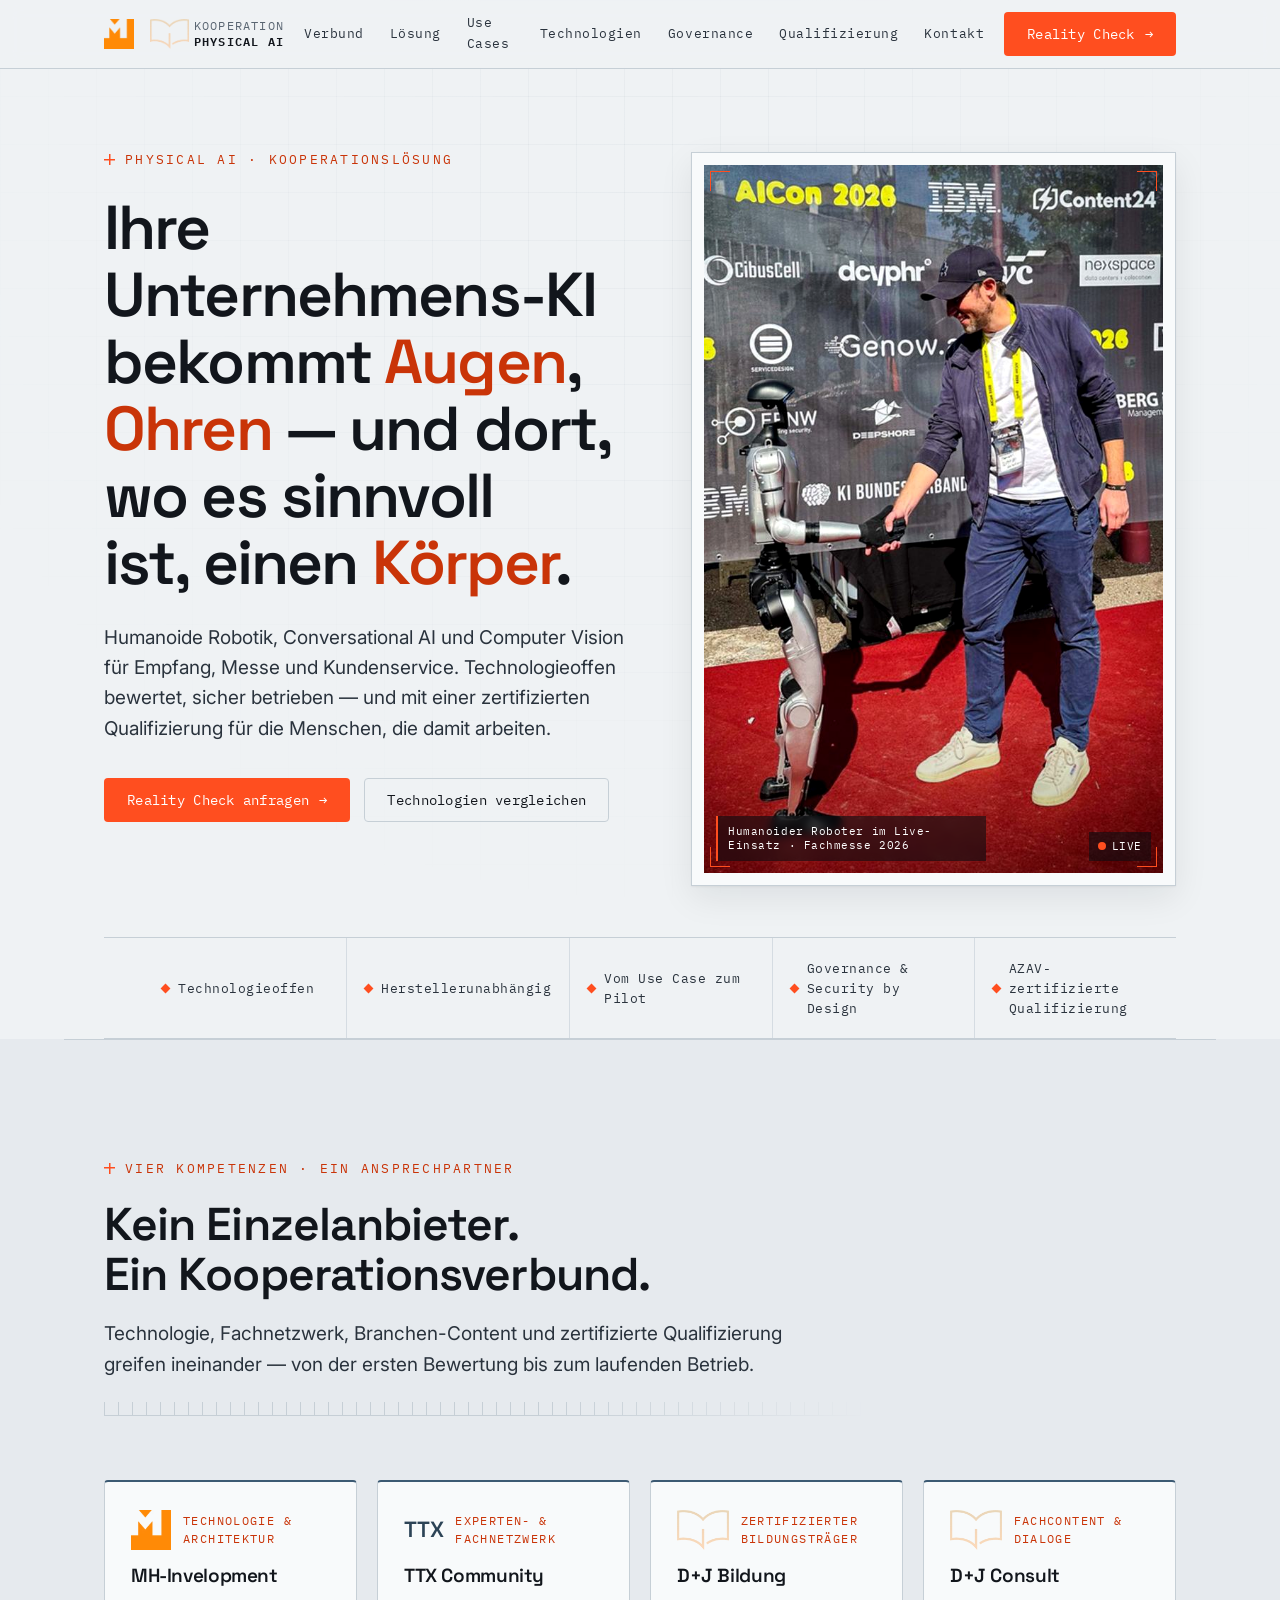
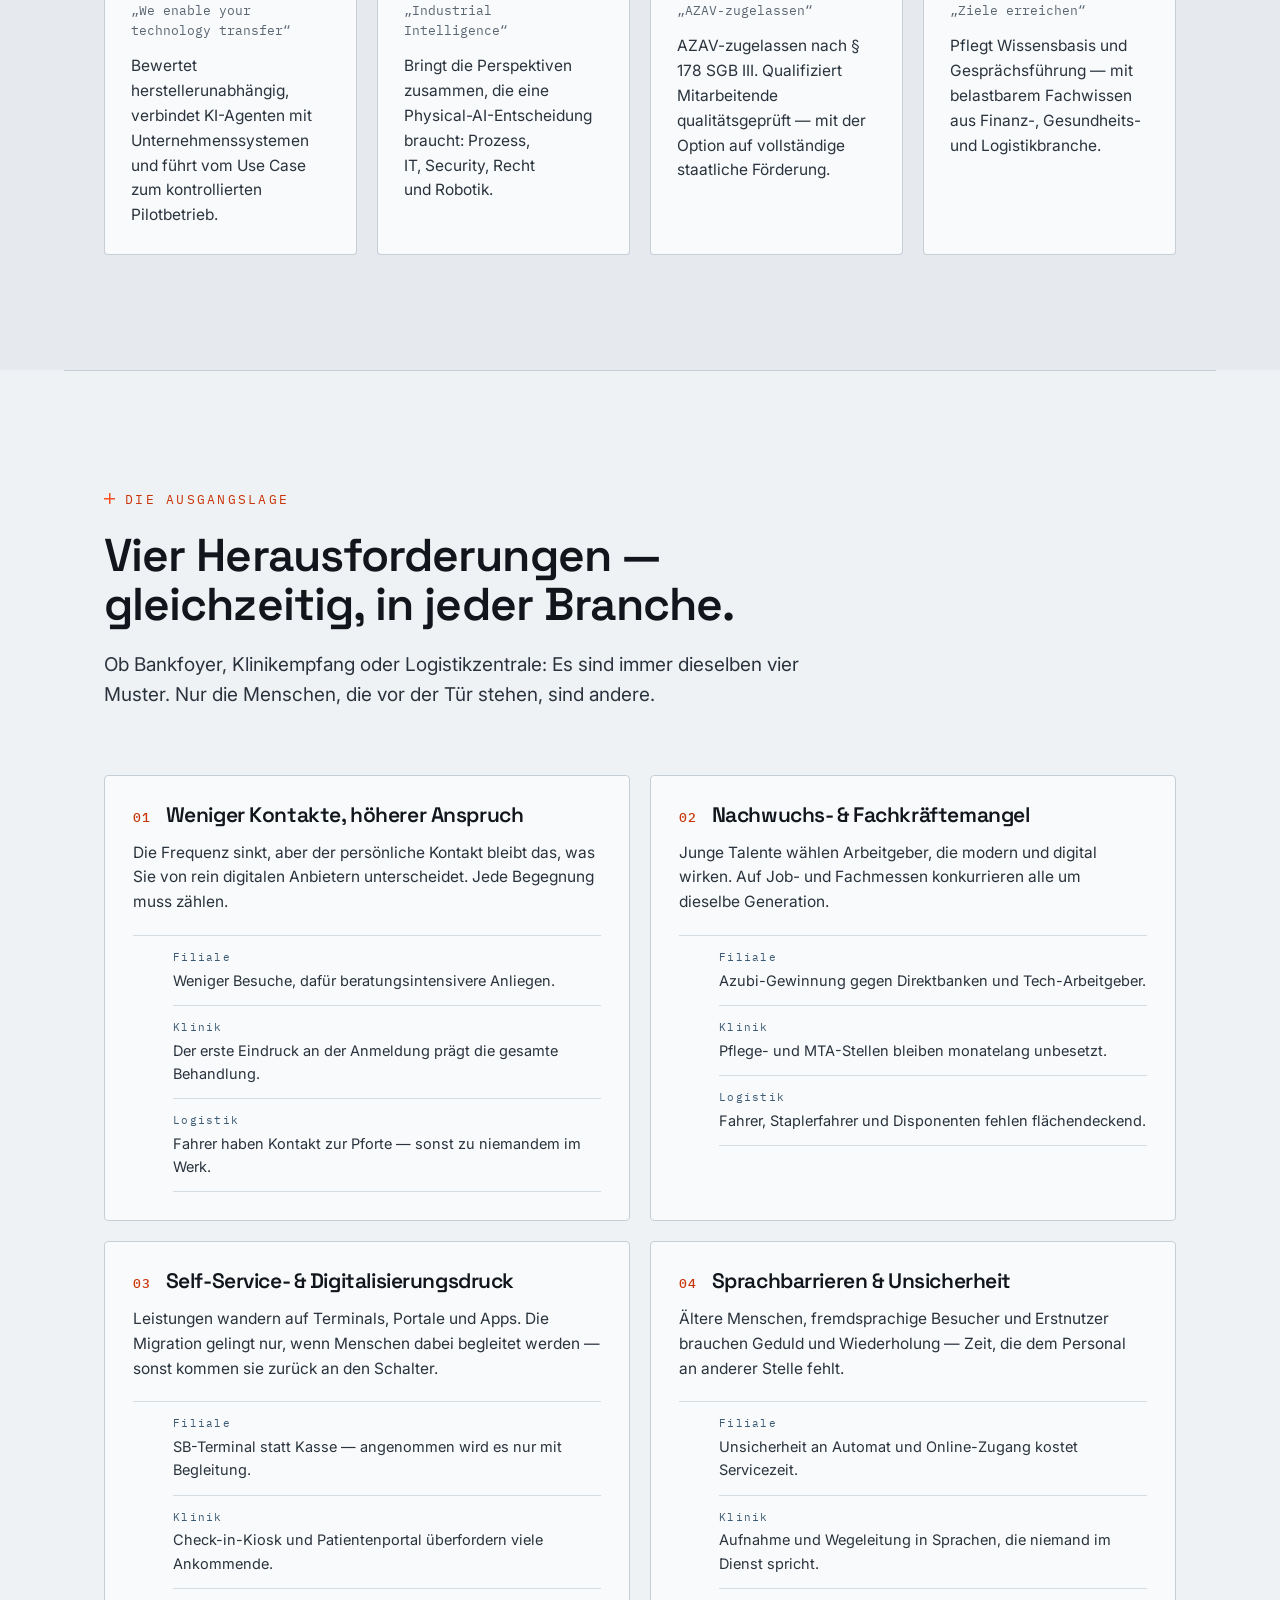
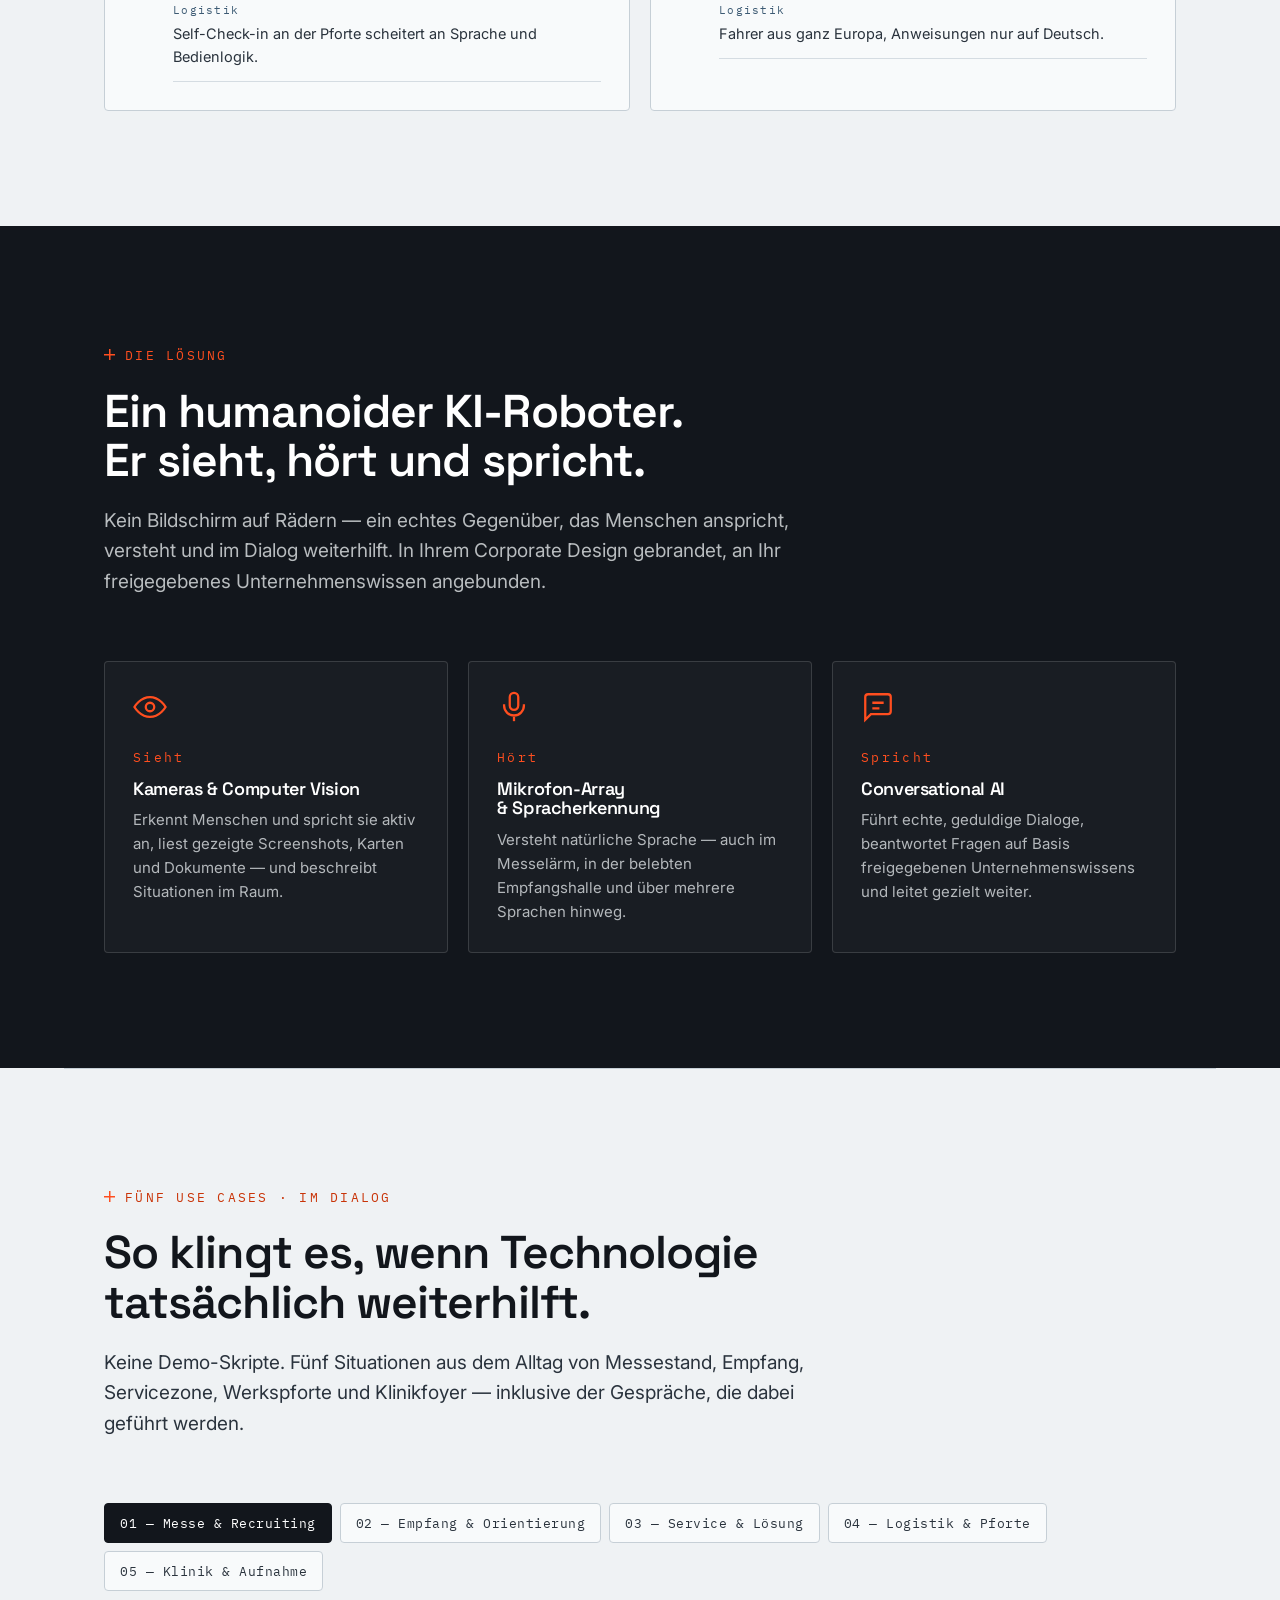
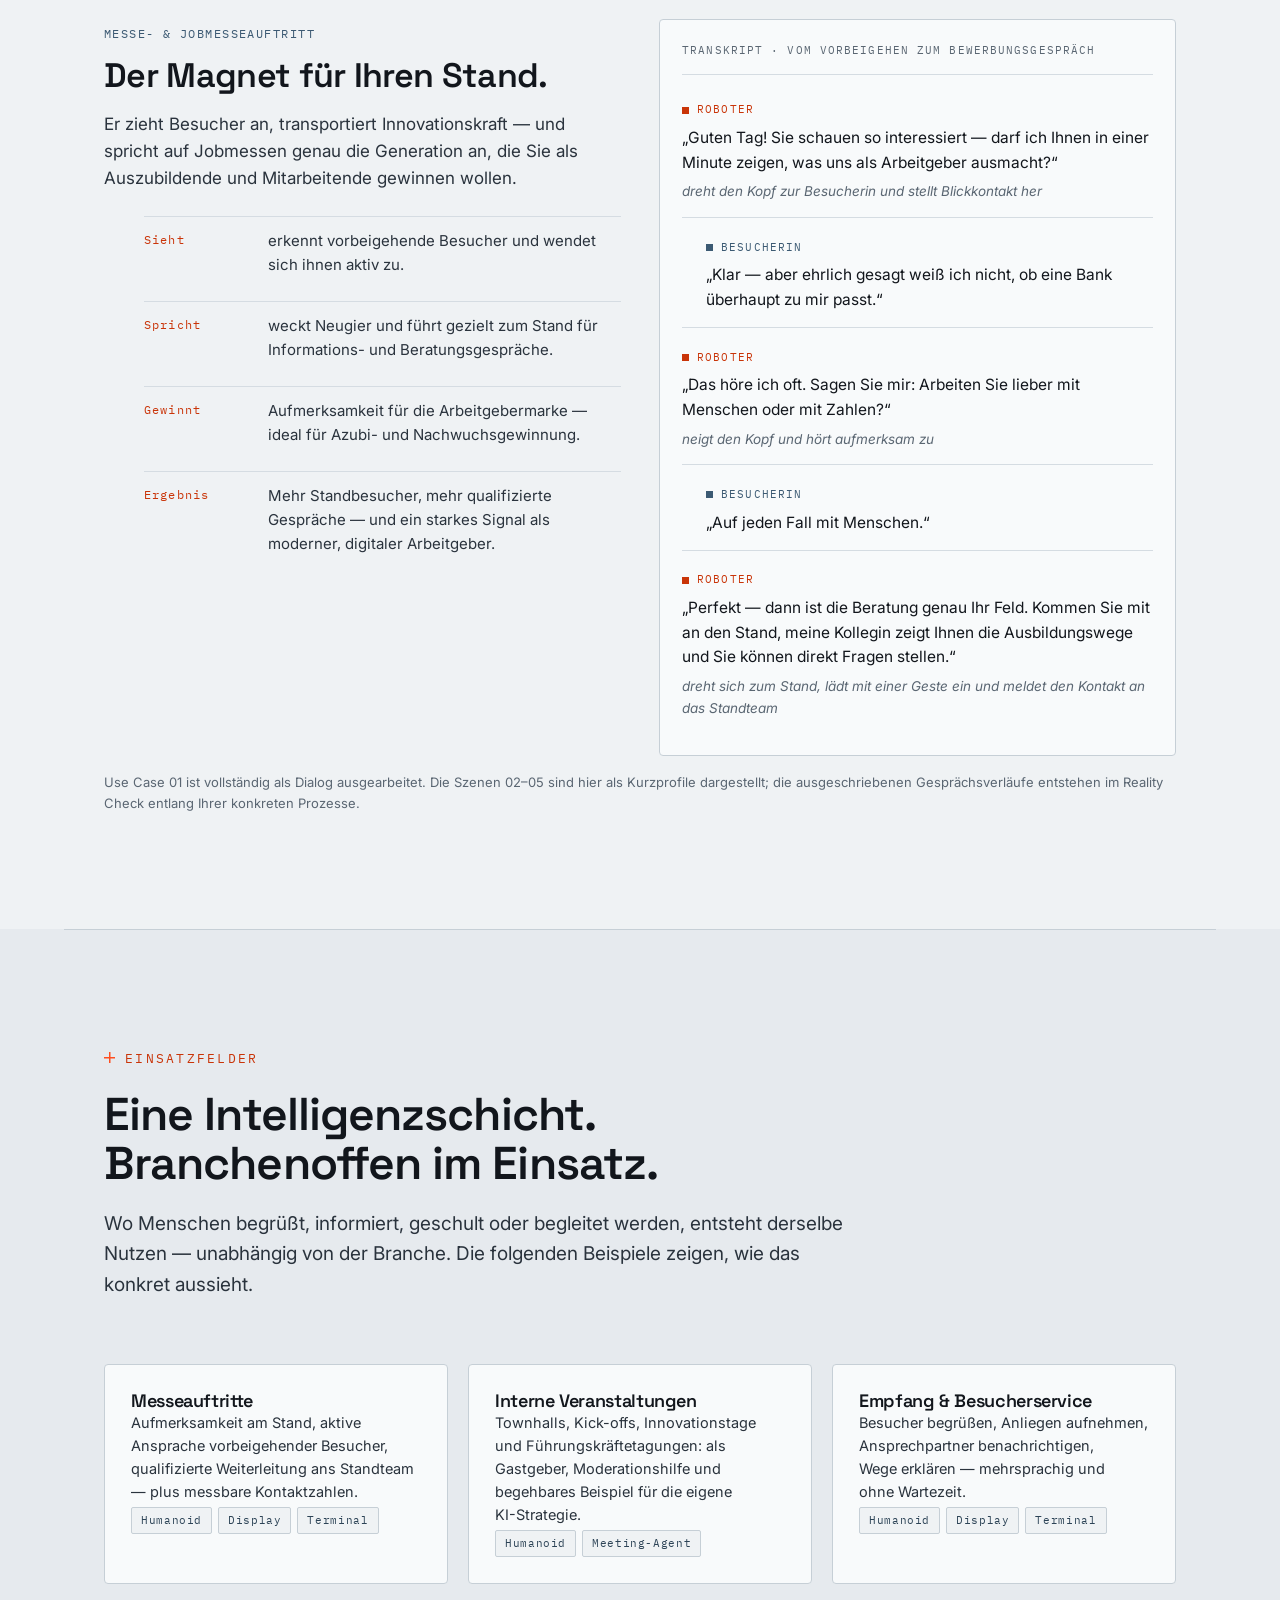
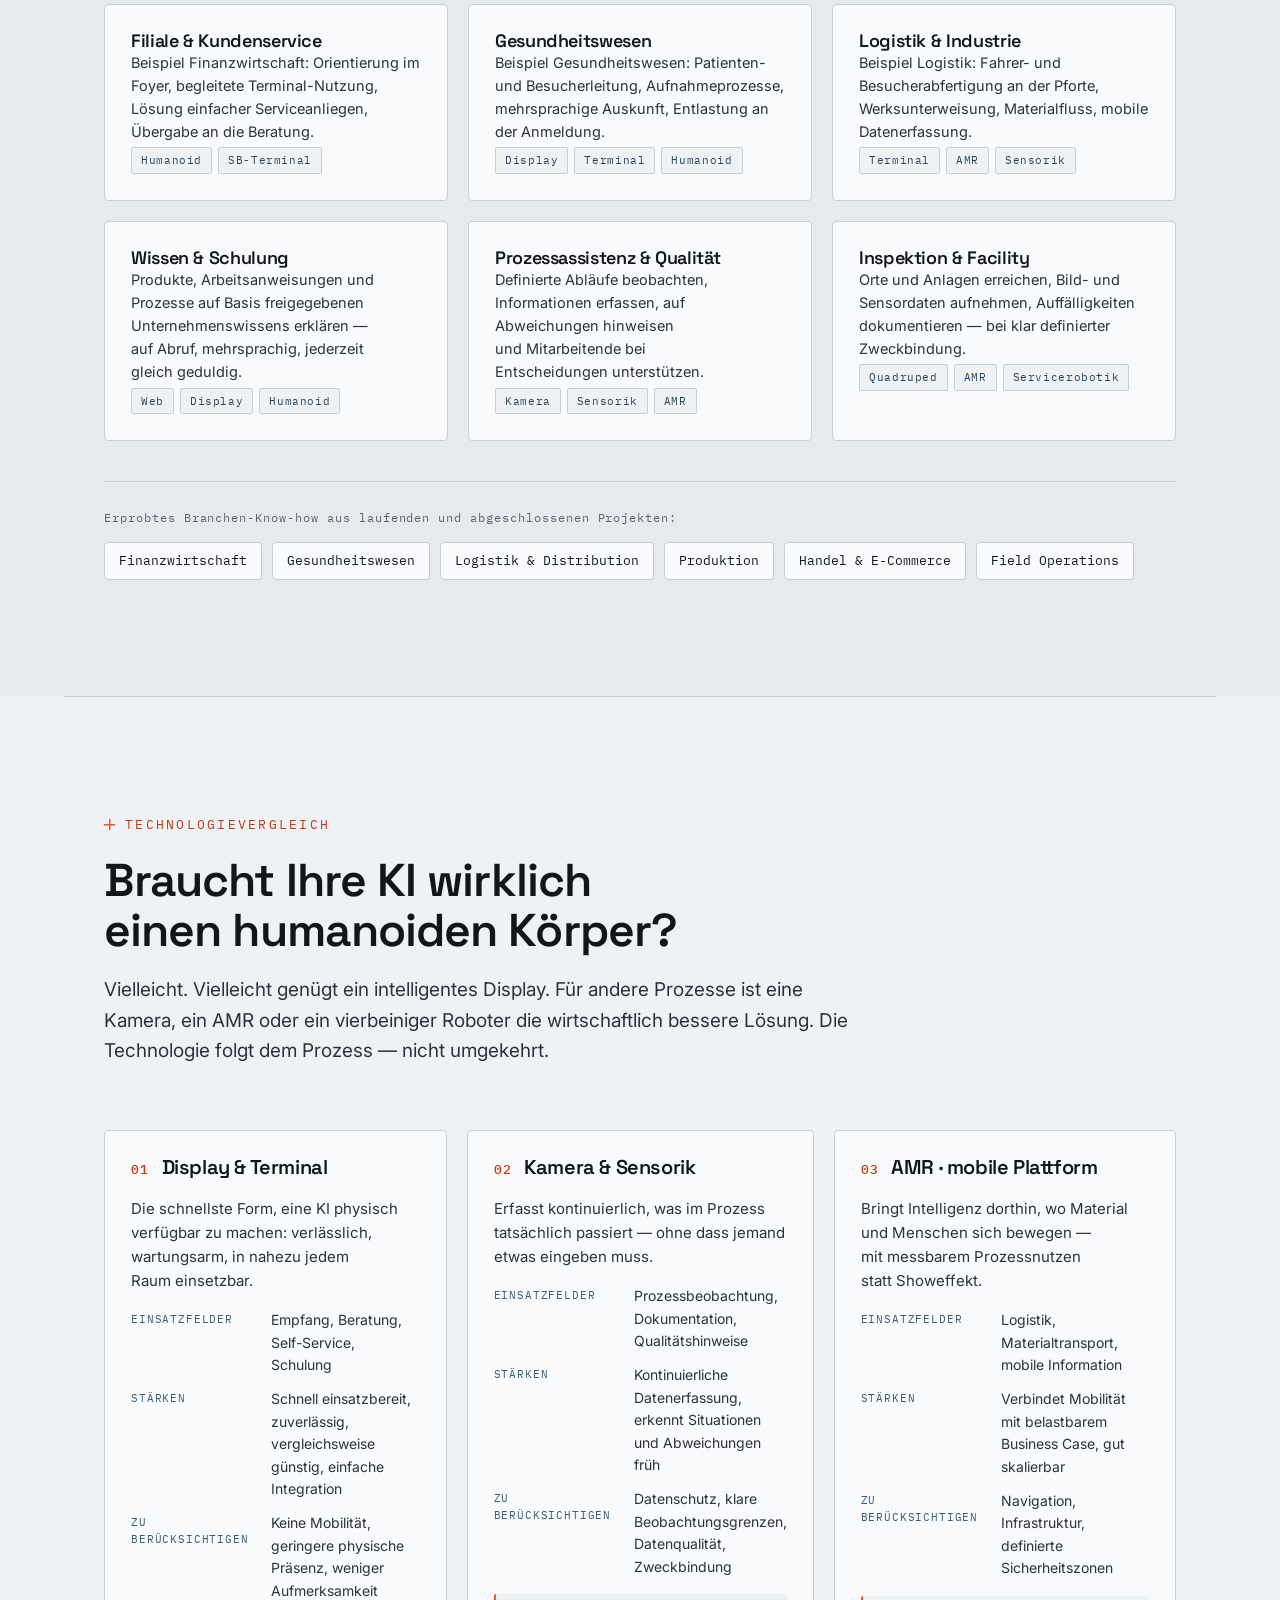
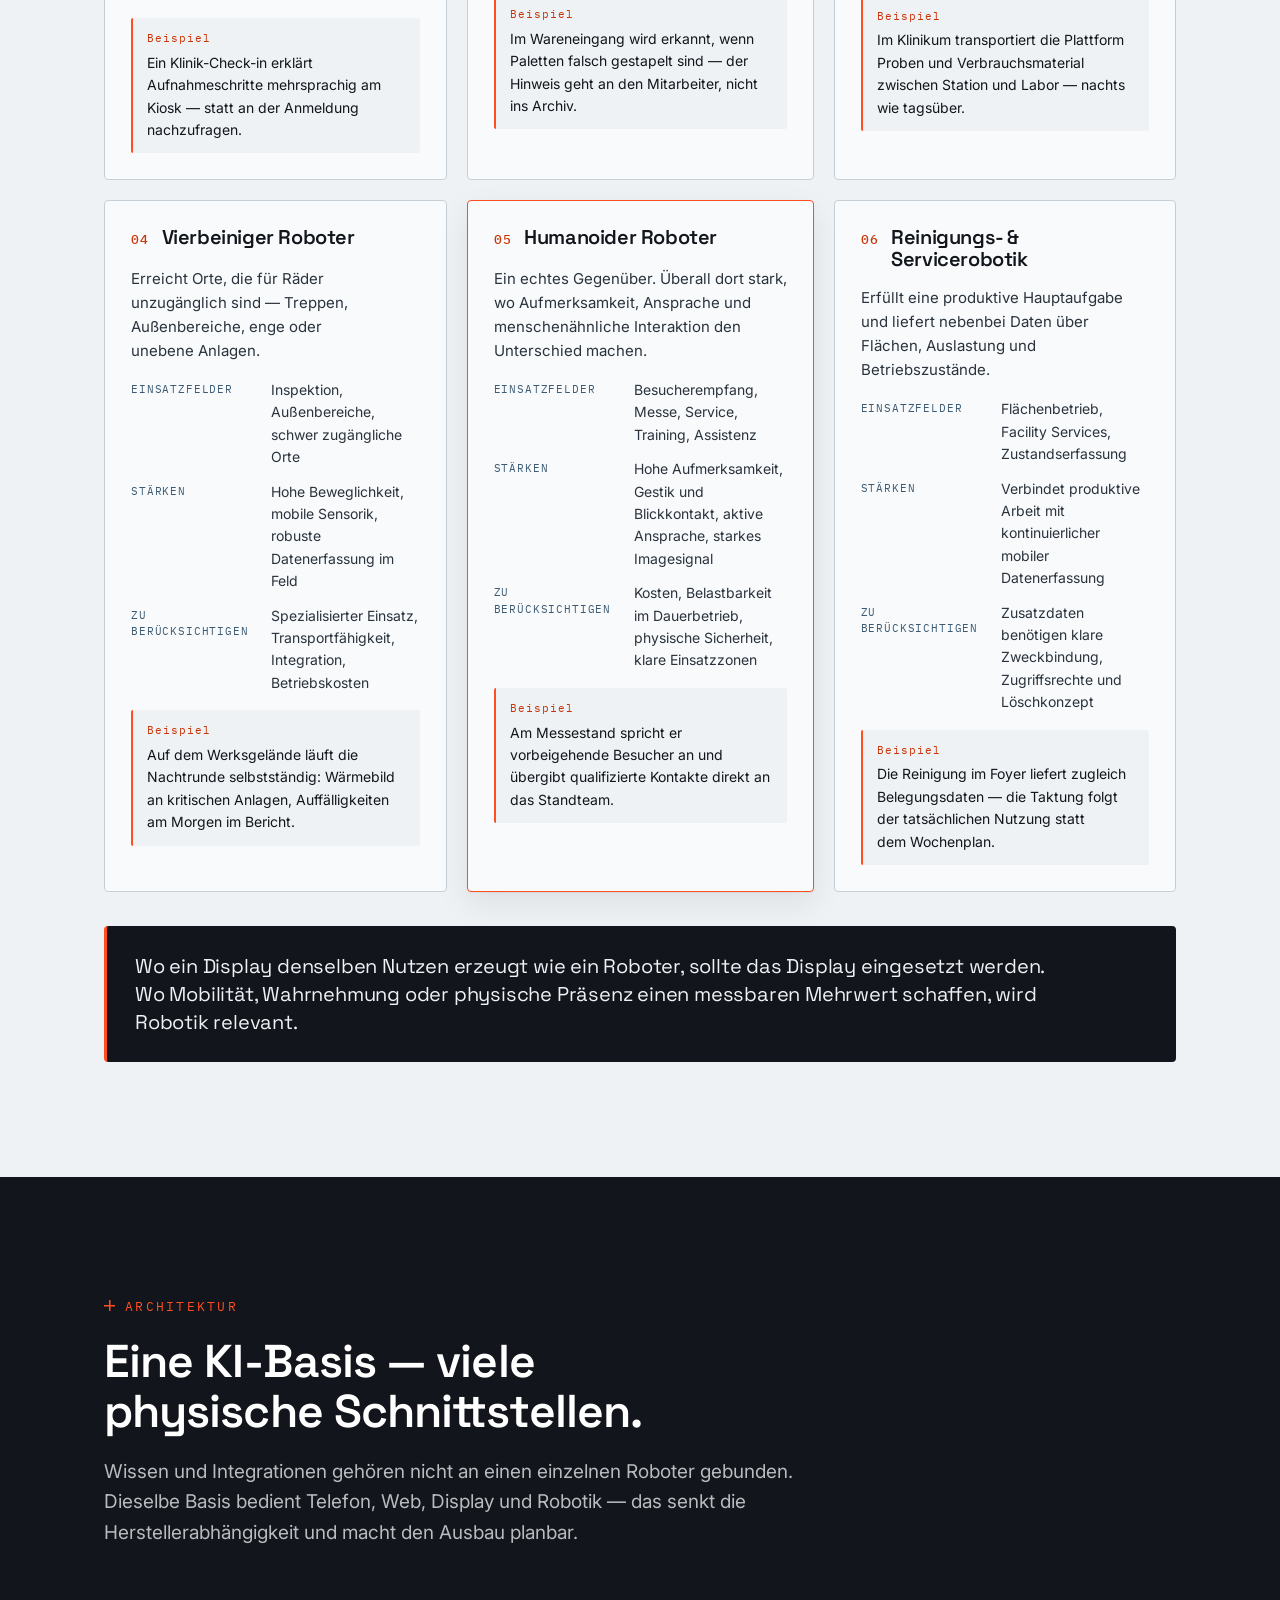
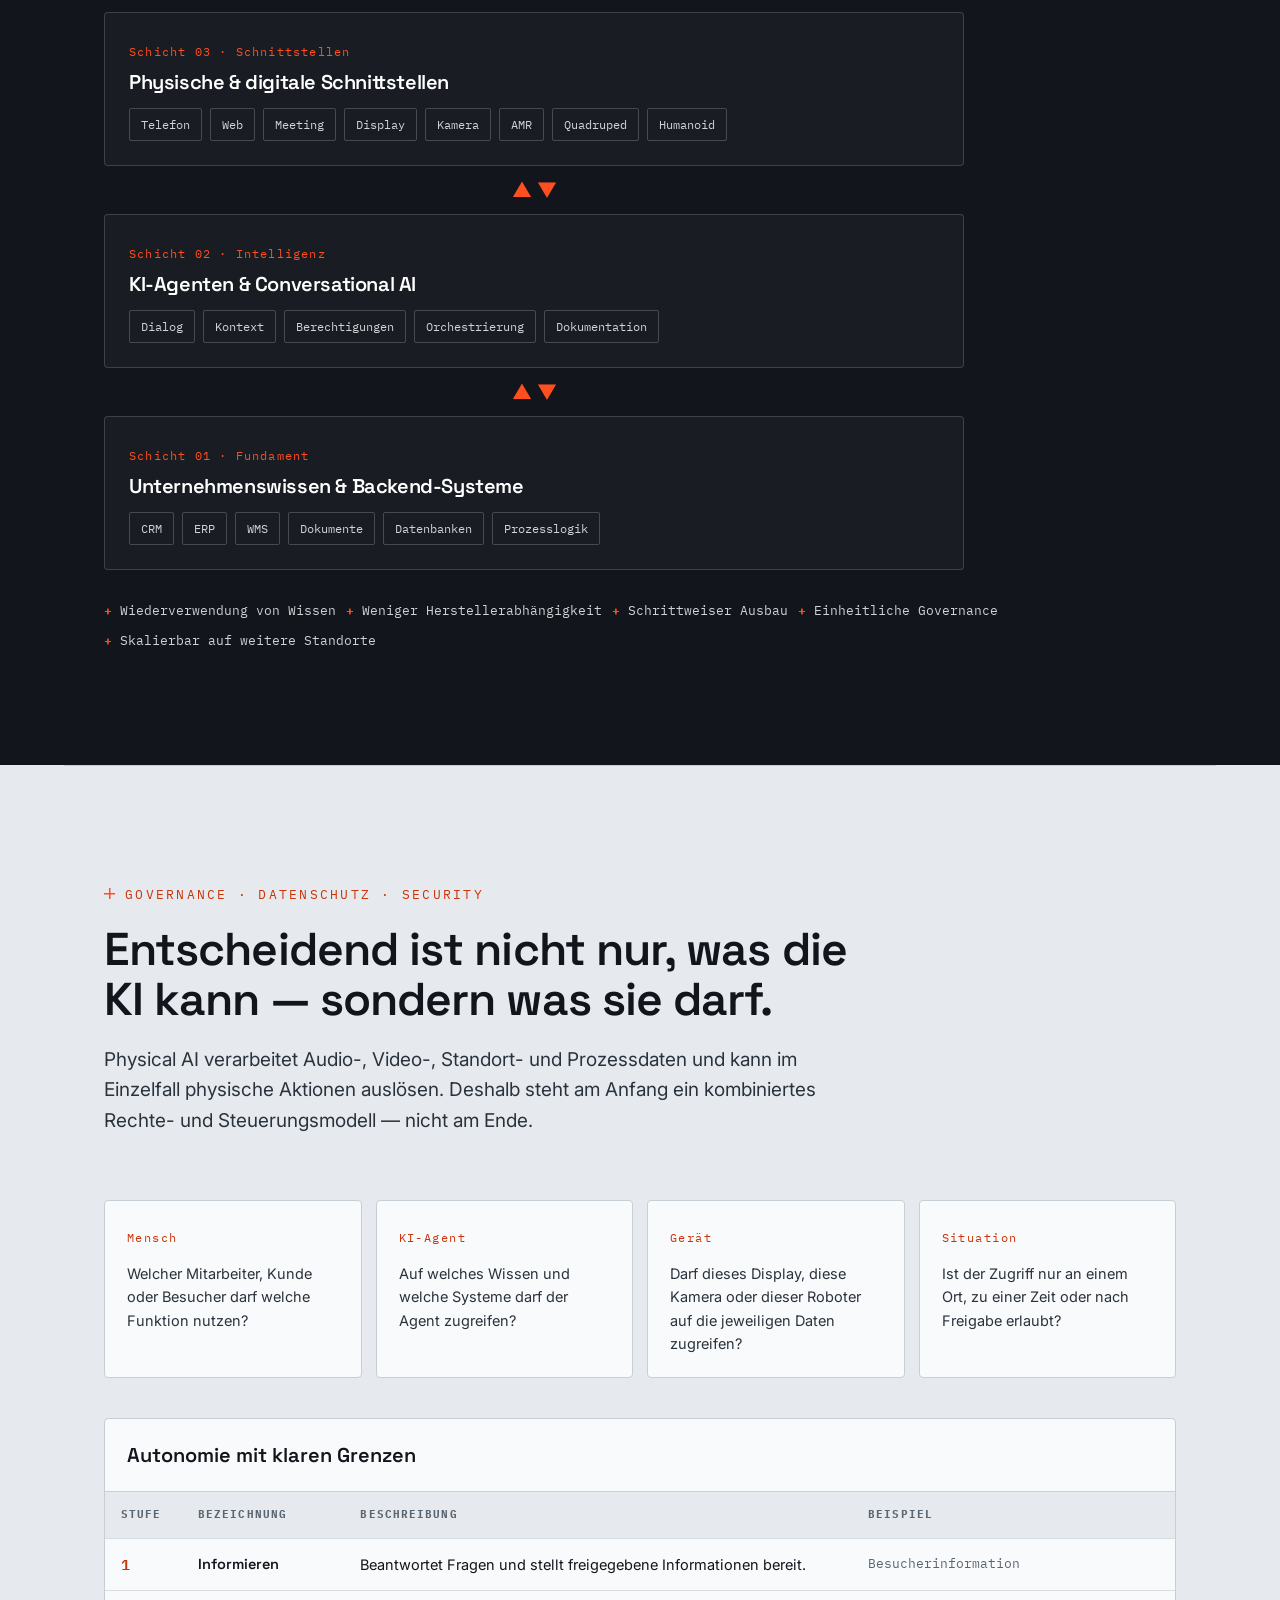
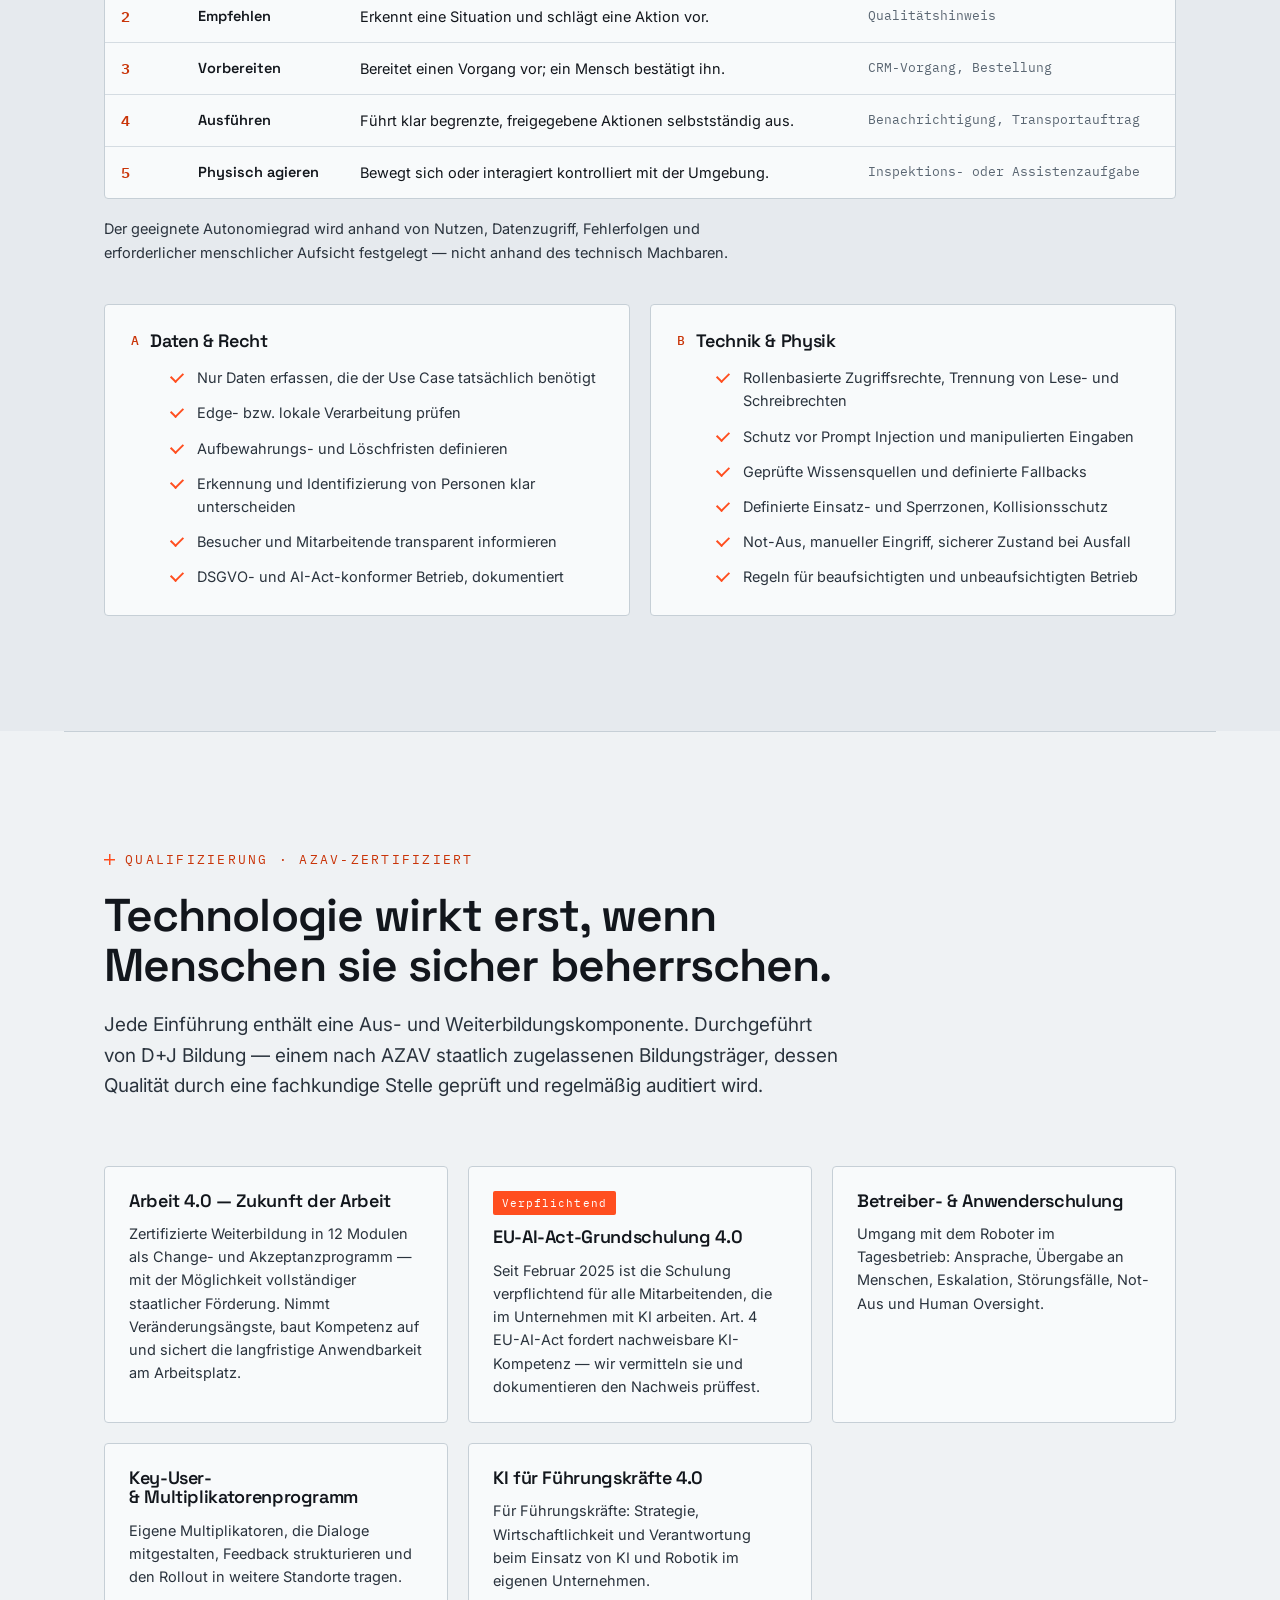
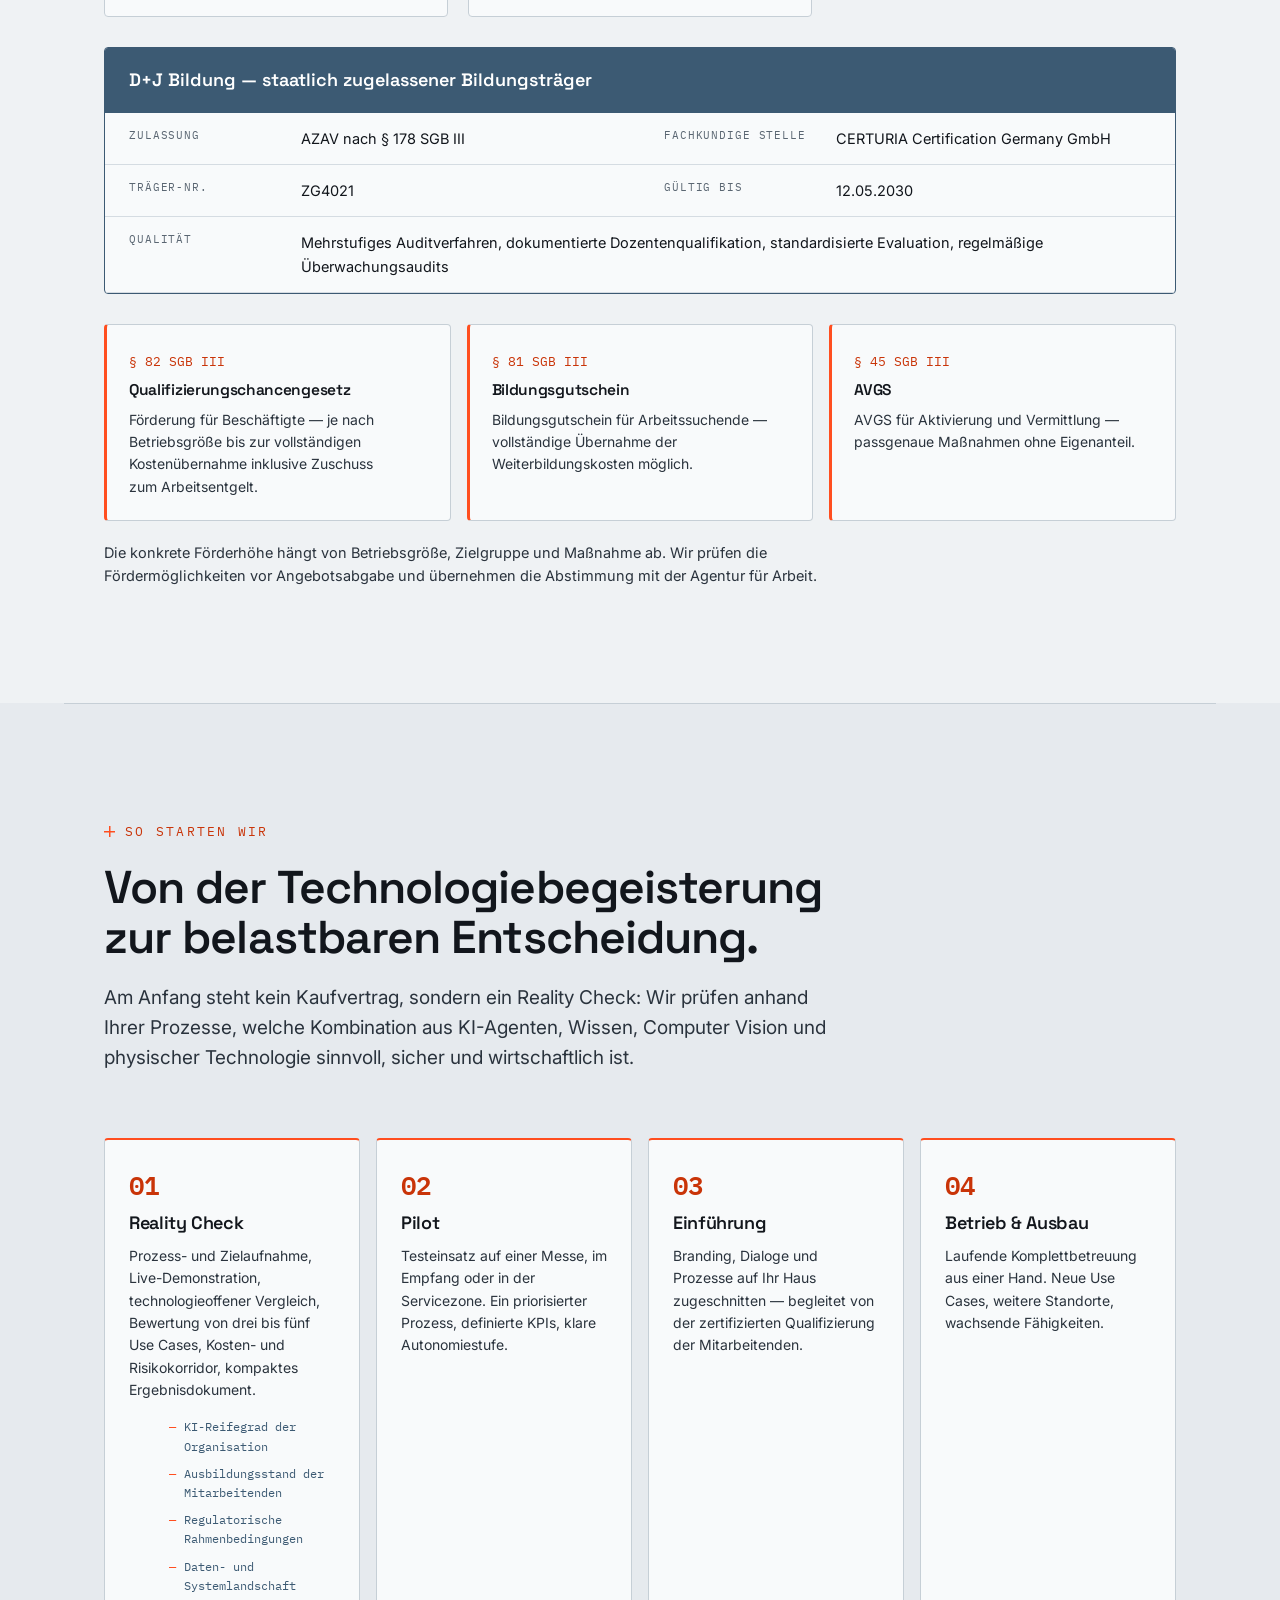
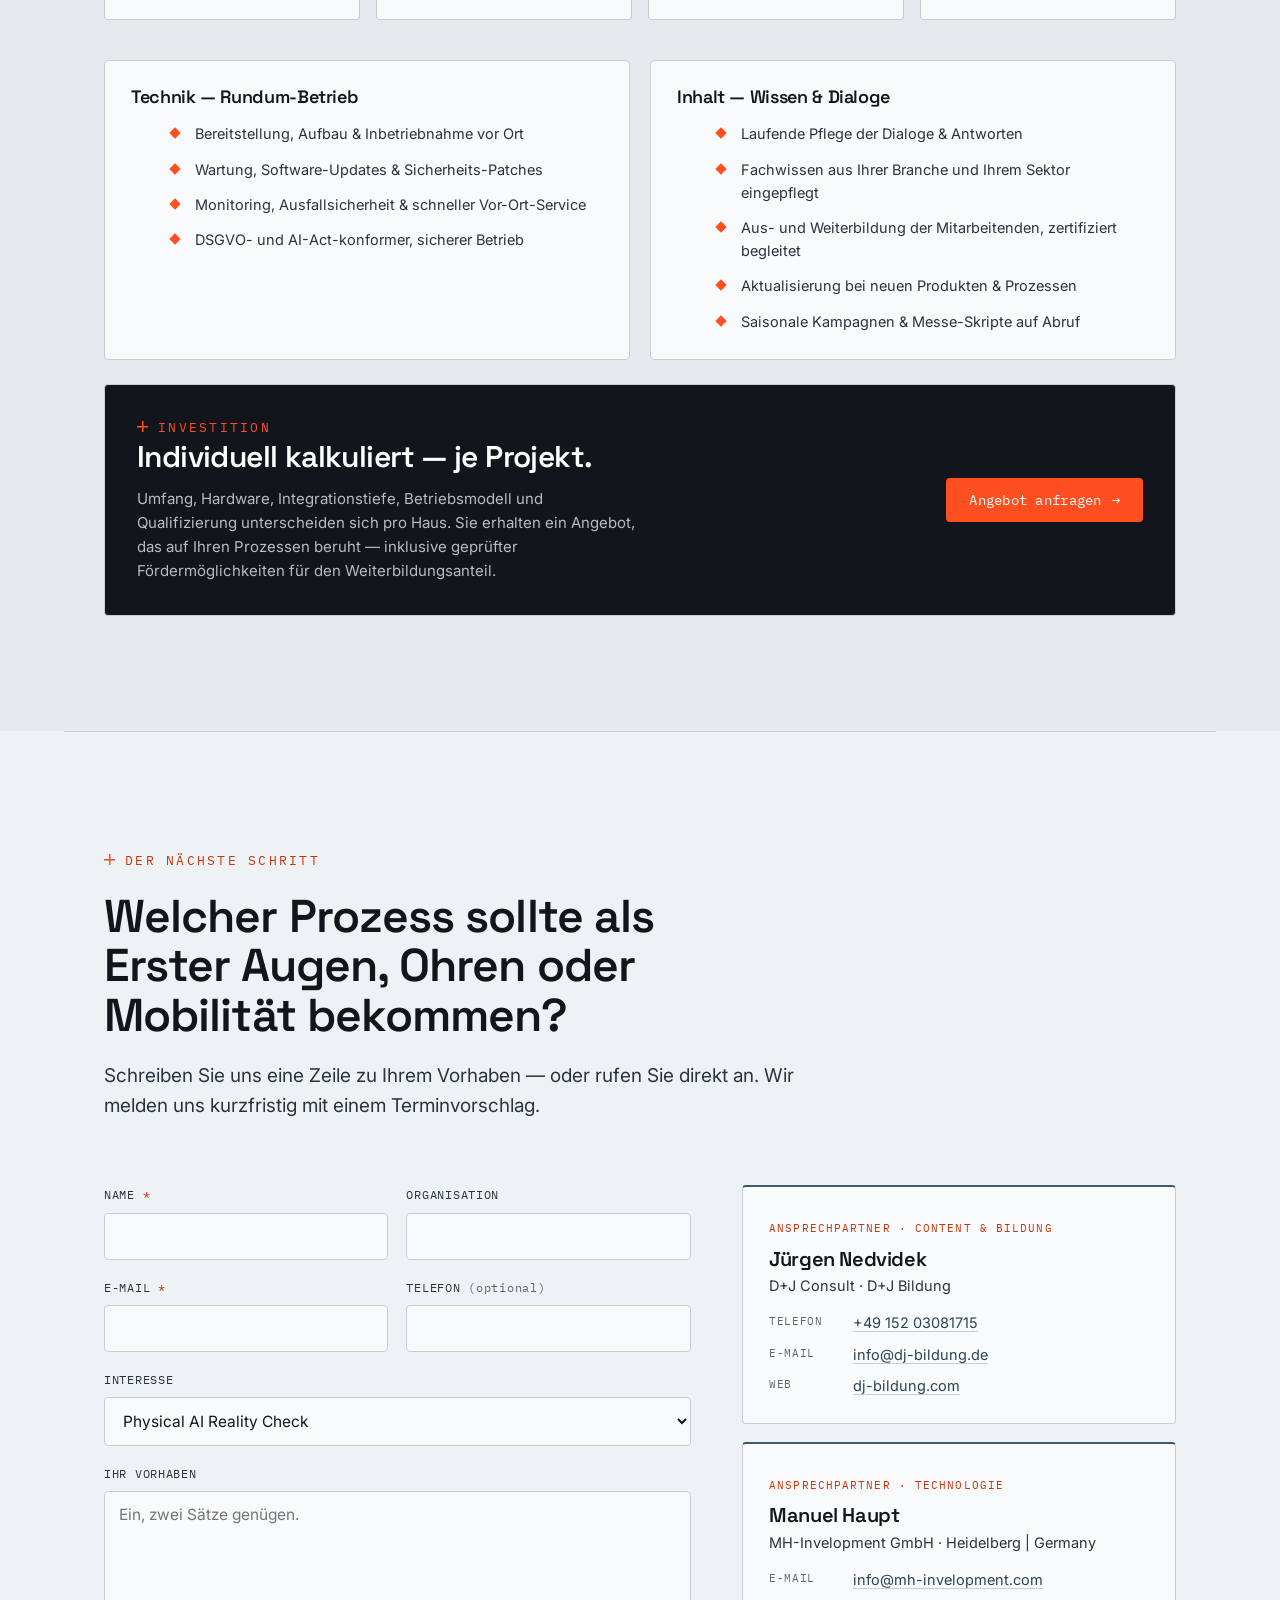
==== index.html @ d54fb837 "Redesign: Instrument-/Kalibrierungs-Aesthetik, alle echten Inhalte und Rechtstexte 1:1 uebernommen" ====
<!DOCTYPE html>
<html lang="de">
<head>
<meta charset="UTF-8">
<meta name="viewport" content="width=device-width, initial-scale=1">
<title>Physical AI — Humanoide Robotik, KI-Agenten & Computer Vision für den Mittelstand</title>
<meta name="description" content="Kooperationslösung aus humanoider Robotik, Conversational AI und Computer Vision für Empfang, Messe und Kundenservice. Technologieoffen bewertet, sicher betrieben, mit AZAV-zertifizierter Qualifizierung.">
<meta property="og:title" content="Physical AI — Kooperationslösung für den Mittelstand">
<meta property="og:description" content="Humanoide Robotik, KI-Agenten und Computer Vision — technologieoffen bewertet, sicher betrieben, mit zertifizierter Qualifizierung.">
<meta property="og:type" content="website">
<link rel="preconnect" href="https://fonts.googleapis.com">
<link rel="preconnect" href="https://fonts.gstatic.com" crossorigin>
<link href="https://fonts.googleapis.com/css2?family=Space+Grotesk:wght@400;500;600;700&family=Inter:wght@400;500;600&family=IBM+Plex+Mono:wght@400;500;600&display=swap" rel="stylesheet">
<link rel="stylesheet" href="styles.css">
</head>
<body>
<a class="skip-link" href="#main">Zum Inhalt springen</a>

<!-- ============================ HEADER ============================ -->
<header class="site-header">
  <div class="wrap nav">
    <a class="brand" href="index.html" aria-label="Startseite">
      <span class="brand__logos">
        <img src="assets/logo-mh.png" alt="MH-Invelopment">
        <span class="brand__sep"></span>
        <img src="assets/logo-dj.png" alt="D+J">
      </span>
      <span class="brand__txt">Kooperation<b>Physical AI</b></span>
    </a>
    <nav class="nav__links" id="navlinks" aria-label="Hauptnavigation">
      <a href="#verbund">Verbund</a>
      <a href="#loesung">Lösung</a>
      <a href="#usecases">Use Cases</a>
      <a href="#technologien">Technologien</a>
      <a href="#governance">Governance</a>
      <a href="#qualifizierung">Qualifizierung</a>
      <a href="#kontakt">Kontakt</a>
    </nav>
    <a class="btn btn--primary nav__cta" href="#kontakt">Reality Check <span class="arw">→</span></a>
    <button class="nav__toggle" id="navtoggle" aria-expanded="false" aria-controls="navlinks">Menü</button>
  </div>
</header>

<main id="main">

<!-- ============================ HERO ============================ -->
<section class="section hero">
  <div class="wrap">
    <div class="hero__grid">
      <div class="hero__copy reveal">
        <span class="eyebrow">Physical AI · Kooperationslösung</span>
        <h1>Ihre Unternehmens-KI bekommt <span class="hl">Augen</span>, <span class="hl">Ohren</span> — und dort, wo es sinnvoll ist, einen <span class="hl">Körper</span>.</h1>
        <p class="hero__sub">Humanoide Robotik, Conversational AI und Computer Vision für Empfang, Messe und Kundenservice. Technologieoffen bewertet, sicher betrieben — und mit einer zertifizierten Qualifizierung für die Menschen, die damit arbeiten.</p>
        <div class="hero__cta">
          <a class="btn btn--primary" href="#kontakt">Reality Check anfragen <span class="arw">→</span></a>
          <a class="btn btn--ghost" href="#technologien">Technologien vergleichen</a>
        </div>
      </div>

      <div class="hero__viz reveal">
        <figure class="viewport">
          <div class="viewport__inner">
            <img src="assets/hero-messe.jpg" alt="Humanoider Roboter schüttelt einem Messebesucher die Hand auf der Fachmesse AICon 2026">
            <span class="viewport__scan" aria-hidden="true"></span>
            <span class="viewport__mark viewport__mark--tl" aria-hidden="true"></span>
            <span class="viewport__mark viewport__mark--tr" aria-hidden="true"></span>
            <span class="viewport__mark viewport__mark--bl" aria-hidden="true"></span>
            <span class="viewport__mark viewport__mark--br" aria-hidden="true"></span>
            <div class="viewport__hud">
              <span class="cap">Humanoider Roboter im Live-Einsatz · Fachmesse 2026</span>
              <span class="rec">LIVE</span>
            </div>
          </div>
        </figure>
      </div>
    </div>

    <ul class="hero__features reveal" data-stagger>
      <li style="--i:0">Technologieoffen</li>
      <li style="--i:1">Herstellerunabhängig</li>
      <li style="--i:2">Vom Use Case zum Pilot</li>
      <li style="--i:3">Governance &amp; Security by Design</li>
      <li style="--i:4">AZAV-zertifizierte Qualifizierung</li>
    </ul>
  </div>
</section>

<!-- ============================ VERBUND ============================ -->
<section class="section section--tint" id="verbund">
  <div class="wrap">
    <div class="sect-head reveal">
      <span class="eyebrow">Vier Kompetenzen · ein Ansprechpartner</span>
      <h2>Kein Einzelanbieter. Ein Kooperationsverbund.</h2>
      <p class="lead">Technologie, Fachnetzwerk, Branchen-Content und zertifizierte Qualifizierung greifen ineinander — von der ersten Bewertung bis zum laufenden Betrieb.</p>
      <div class="tickrule" aria-hidden="true"></div>
    </div>

    <div class="grid grid-4" data-stagger>
      <article class="partner reveal" style="--i:0">
        <div class="partner__top">
          <img class="partner__logo" src="assets/logo-mh.png" alt="MH-Invelopment">
          <span class="partner__role">Technologie &amp; Architektur</span>
        </div>
        <h3>MH-Invelopment</h3>
        <span class="partner__claim">„We enable your technology transfer“</span>
        <p>Bewertet herstellerunabhängig, verbindet KI-Agenten mit Unternehmenssystemen und führt vom Use Case zum kontrollierten Pilotbetrieb.</p>
      </article>

      <article class="partner reveal" style="--i:1">
        <div class="partner__top">
          <span class="partner__wordmark">TTX</span>
          <span class="partner__role">Experten- &amp; Fachnetzwerk</span>
        </div>
        <h3>TTX Community</h3>
        <span class="partner__claim">„Industrial Intelligence“</span>
        <p>Bringt die Perspektiven zusammen, die eine Physical-AI-Entscheidung braucht: Prozess, IT, Security, Recht und Robotik.</p>
      </article>

      <article class="partner reveal" style="--i:2">
        <div class="partner__top">
          <img class="partner__logo" src="assets/logo-dj.png" alt="D+J Bildung">
          <span class="partner__role">Zertifizierter Bildungsträger</span>
        </div>
        <h3>D+J Bildung</h3>
        <span class="partner__claim">„AZAV-zugelassen“</span>
        <p>AZAV-zugelassen nach § 178 SGB III. Qualifiziert Mitarbeitende qualitätsgeprüft — mit der Option auf vollständige staatliche Förderung.</p>
      </article>

      <article class="partner reveal" style="--i:3">
        <div class="partner__top">
          <img class="partner__logo" src="assets/logo-dj.png" alt="D+J Consult">
          <span class="partner__role">Fachcontent &amp; Dialoge</span>
        </div>
        <h3>D+J Consult</h3>
        <span class="partner__claim">„Ziele erreichen“</span>
        <p>Pflegt Wissensbasis und Gesprächsführung — mit belastbarem Fachwissen aus Finanz-, Gesundheits- und Logistikbranche.</p>
      </article>
    </div>
  </div>
</section>

<!-- ============================ AUSGANGSLAGE ============================ -->
<section class="section" id="ausgangslage">
  <div class="wrap">
    <div class="sect-head reveal">
      <span class="eyebrow">Die Ausgangslage</span>
      <h2>Vier Herausforderungen — gleichzeitig, in jeder Branche.</h2>
      <p class="lead">Ob Bankfoyer, Klinikempfang oder Logistikzentrale: Es sind immer dieselben vier Muster. Nur die Menschen, die vor der Tür stehen, sind andere.</p>
    </div>

    <div class="grid grid-2" data-stagger>
      <article class="chal reveal" style="--i:0">
        <div class="chal__head"><span class="idx">01</span><h3>Weniger Kontakte, höherer Anspruch</h3></div>
        <p>Die Frequenz sinkt, aber der persönliche Kontakt bleibt das, was Sie von rein digitalen Anbietern unterscheidet. Jede Begegnung muss zählen.</p>
        <ul class="chal__ex">
          <li><span class="tag">Filiale</span>Weniger Besuche, dafür beratungsintensivere Anliegen.</li>
          <li><span class="tag">Klinik</span>Der erste Eindruck an der Anmeldung prägt die gesamte Behandlung.</li>
          <li><span class="tag">Logistik</span>Fahrer haben Kontakt zur Pforte — sonst zu niemandem im Werk.</li>
        </ul>
      </article>

      <article class="chal reveal" style="--i:1">
        <div class="chal__head"><span class="idx">02</span><h3>Nachwuchs- &amp; Fachkräftemangel</h3></div>
        <p>Junge Talente wählen Arbeitgeber, die modern und digital wirken. Auf Job- und Fachmessen konkurrieren alle um dieselbe Generation.</p>
        <ul class="chal__ex">
          <li><span class="tag">Filiale</span>Azubi-Gewinnung gegen Direktbanken und Tech-Arbeitgeber.</li>
          <li><span class="tag">Klinik</span>Pflege- und MTA-Stellen bleiben monatelang unbesetzt.</li>
          <li><span class="tag">Logistik</span>Fahrer, Staplerfahrer und Disponenten fehlen flächendeckend.</li>
        </ul>
      </article>

      <article class="chal reveal" style="--i:2">
        <div class="chal__head"><span class="idx">03</span><h3>Self-Service- &amp; Digitalisierungsdruck</h3></div>
        <p>Leistungen wandern auf Terminals, Portale und Apps. Die Migration gelingt nur, wenn Menschen dabei begleitet werden — sonst kommen sie zurück an den Schalter.</p>
        <ul class="chal__ex">
          <li><span class="tag">Filiale</span>SB-Terminal statt Kasse — angenommen wird es nur mit Begleitung.</li>
          <li><span class="tag">Klinik</span>Check-in-Kiosk und Patientenportal überfordern viele Ankommende.</li>
          <li><span class="tag">Logistik</span>Self-Check-in an der Pforte scheitert an Sprache und Bedienlogik.</li>
        </ul>
      </article>

      <article class="chal reveal" style="--i:3">
        <div class="chal__head"><span class="idx">04</span><h3>Sprachbarrieren &amp; Unsicherheit</h3></div>
        <p>Ältere Menschen, fremdsprachige Besucher und Erstnutzer brauchen Geduld und Wiederholung — Zeit, die dem Personal an anderer Stelle fehlt.</p>
        <ul class="chal__ex">
          <li><span class="tag">Filiale</span>Unsicherheit an Automat und Online-Zugang kostet Servicezeit.</li>
          <li><span class="tag">Klinik</span>Aufnahme und Wegeleitung in Sprachen, die niemand im Dienst spricht.</li>
          <li><span class="tag">Logistik</span>Fahrer aus ganz Europa, Anweisungen nur auf Deutsch.</li>
        </ul>
      </article>
    </div>
  </div>
</section>

<!-- ============================ DIE LÖSUNG ============================ -->
<section class="section section--ink" id="loesung">
  <div class="wrap">
    <div class="sect-head reveal">
      <span class="eyebrow">Die Lösung</span>
      <h2>Ein humanoider KI-Roboter. Er sieht, hört und spricht.</h2>
      <p class="lead" style="color:rgba(240,244,246,.75)">Kein Bildschirm auf Rädern — ein echtes Gegenüber, das Menschen anspricht, versteht und im Dialog weiterhilft. In Ihrem Corporate Design gebrandet, an Ihr freigegebenes Unternehmenswissen angebunden.</p>
    </div>

    <div class="grid grid-3" data-stagger>
      <article class="sense reveal" style="--i:0">
        <svg class="sense__icon" viewBox="0 0 24 24" fill="none" stroke="currentColor" stroke-width="1.6" aria-hidden="true"><path d="M1 12s4-7 11-7 11 7 11 7-4 7-11 7S1 12 1 12z"/><circle cx="12" cy="12" r="3"/></svg>
        <span class="sense__k">Sieht</span>
        <h3>Kameras &amp; Computer Vision</h3>
        <p>Erkennt Menschen und spricht sie aktiv an, liest gezeigte Screenshots, Karten und Dokumente — und beschreibt Situationen im Raum.</p>
      </article>
      <article class="sense reveal" style="--i:1">
        <svg class="sense__icon" viewBox="0 0 24 24" fill="none" stroke="currentColor" stroke-width="1.6" aria-hidden="true"><path d="M12 2a3 3 0 0 0-3 3v6a3 3 0 0 0 6 0V5a3 3 0 0 0-3-3z"/><path d="M5 10v1a7 7 0 0 0 14 0v-1"/><path d="M12 19v3"/></svg>
        <span class="sense__k">Hört</span>
        <h3>Mikrofon-Array &amp; Spracherkennung</h3>
        <p>Versteht natürliche Sprache — auch im Messelärm, in der belebten Empfangshalle und über mehrere Sprachen hinweg.</p>
      </article>
      <article class="sense reveal" style="--i:2">
        <svg class="sense__icon" viewBox="0 0 24 24" fill="none" stroke="currentColor" stroke-width="1.6" aria-hidden="true"><path d="M21 15a2 2 0 0 1-2 2H7l-4 4V5a2 2 0 0 1 2-2h14a2 2 0 0 1 2 2z"/><path d="M8 9h8M8 13h5"/></svg>
        <span class="sense__k">Spricht</span>
        <h3>Conversational AI</h3>
        <p>Führt echte, geduldige Dialoge, beantwortet Fragen auf Basis freigegebenen Unternehmenswissens und leitet gezielt weiter.</p>
      </article>
    </div>
  </div>
</section>

<!-- ============================ USE CASES ============================ -->
<section class="section" id="usecases">
  <div class="wrap">
    <div class="sect-head reveal">
      <span class="eyebrow">Fünf Use Cases · im Dialog</span>
      <h2>So klingt es, wenn Technologie tatsächlich weiterhilft.</h2>
      <p class="lead">Keine Demo-Skripte. Fünf Situationen aus dem Alltag von Messestand, Empfang, Servicezone, Werkspforte und Klinikfoyer — inklusive der Gespräche, die dabei geführt werden.</p>
    </div>

    <div class="uc reveal">
      <div class="uc__tabs" role="tablist" aria-label="Use Cases">
        <button class="uc__tab" role="tab" aria-selected="true"  aria-controls="uc01" id="tab01">01 — Messe &amp; Recruiting</button>
        <button class="uc__tab" role="tab" aria-selected="false" aria-controls="uc02" id="tab02">02 — Empfang &amp; Orientierung</button>
        <button class="uc__tab" role="tab" aria-selected="false" aria-controls="uc03" id="tab03">03 — Service &amp; Lösung</button>
        <button class="uc__tab" role="tab" aria-selected="false" aria-controls="uc04" id="tab04">04 — Logistik &amp; Pforte</button>
        <button class="uc__tab" role="tab" aria-selected="false" aria-controls="uc05" id="tab05">05 — Klinik &amp; Aufnahme</button>
      </div>

      <!-- UC01 full -->
      <div class="uc__panel is-active" id="uc01" role="tabpanel" aria-labelledby="tab01">
        <div class="uc__full">
          <div>
            <span class="uc__scene">Messe- &amp; Jobmesseauftritt</span>
            <h3>Der Magnet für Ihren Stand.</h3>
            <p>Er zieht Besucher an, transportiert Innovationskraft — und spricht auf Jobmessen genau die Generation an, die Sie als Auszubildende und Mitarbeitende gewinnen wollen.</p>
            <ul class="uc__caps">
              <li><span class="k">Sieht</span><span>erkennt vorbeigehende Besucher und wendet sich ihnen aktiv zu.</span></li>
              <li><span class="k">Spricht</span><span>weckt Neugier und führt gezielt zum Stand für Informations- und Beratungsgespräche.</span></li>
              <li><span class="k">Gewinnt</span><span>Aufmerksamkeit für die Arbeitgebermarke — ideal für Azubi- und Nachwuchsgewinnung.</span></li>
              <li><span class="k">Ergebnis</span><span>Mehr Standbesucher, mehr qualifizierte Gespräche — und ein starkes Signal als moderner, digitaler Arbeitgeber.</span></li>
            </ul>
          </div>
          <div class="dialog">
            <div class="dialog__hd">Transkript · Vom Vorbeigehen zum Bewerbungsgespräch</div>
            <div class="turn turn--bot">
              <span class="turn__who">Roboter</span>
              <p>„Guten Tag! Sie schauen so interessiert — darf ich Ihnen in einer Minute zeigen, was uns als Arbeitgeber ausmacht?“<span class="stage">dreht den Kopf zur Besucherin und stellt Blickkontakt her</span></p>
            </div>
            <div class="turn turn--human">
              <span class="turn__who">Besucherin</span>
              <p>„Klar — aber ehrlich gesagt weiß ich nicht, ob eine Bank überhaupt zu mir passt.“</p>
            </div>
            <div class="turn turn--bot">
              <span class="turn__who">Roboter</span>
              <p>„Das höre ich oft. Sagen Sie mir: Arbeiten Sie lieber mit Menschen oder mit Zahlen?“<span class="stage">neigt den Kopf und hört aufmerksam zu</span></p>
            </div>
            <div class="turn turn--human">
              <span class="turn__who">Besucherin</span>
              <p>„Auf jeden Fall mit Menschen.“</p>
            </div>
            <div class="turn turn--bot">
              <span class="turn__who">Roboter</span>
              <p>„Perfekt — dann ist die Beratung genau Ihr Feld. Kommen Sie mit an den Stand, meine Kollegin zeigt Ihnen die Ausbildungswege und Sie können direkt Fragen stellen.“<span class="stage">dreht sich zum Stand, lädt mit einer Geste ein und meldet den Kontakt an das Standteam</span></p>
            </div>
          </div>
        </div>
      </div>

      <!-- UC02-05 compact -->
      <div class="uc__panel" id="uc02" role="tabpanel" aria-labelledby="tab02" hidden>
        <div class="ucmini">
          <span class="scene">Empfang &amp; Besucherservice</span>
          <h4>Orientierung ohne Wartezeit.</h4>
          <p>Besucher werden begrüßt, ihr Anliegen wird aufgenommen, der zuständige Ansprechpartner benachrichtigt und der Weg erklärt — mehrsprachig und ohne Wartezeit an der Anmeldung.</p>
          <div class="uc__caps" style="margin-top:14px">
            <ul style="list-style:none;display:grid;gap:8px;padding:0">
              <li style="font-size:14.5px;color:var(--ink-2)"><b>Sieht</b> — erkennt ankommende Besucher und wendet sich ihnen zu.</li>
              <li style="font-size:14.5px;color:var(--ink-2)"><b>Spricht</b> — nimmt das Anliegen auf und benachrichtigt den Ansprechpartner.</li>
            </ul>
          </div>
        </div>
      </div>

      <div class="uc__panel" id="uc03" role="tabpanel" aria-labelledby="tab03" hidden>
        <div class="ucmini">
          <span class="scene">Service &amp; Lösung</span>
          <h4>Begleitet zur Selbstständigkeit.</h4>
          <p>In der Servicezone werden einfache Anliegen direkt gelöst und die Nutzung von Terminals begleitet — bis zur gezielten Übergabe an die persönliche Beratung, wenn es komplexer wird.</p>
        </div>
      </div>

      <div class="uc__panel" id="uc04" role="tabpanel" aria-labelledby="tab04" hidden>
        <div class="ucmini">
          <span class="scene">Logistik &amp; Pforte</span>
          <h4>Abfertigung, die jede Sprache spricht.</h4>
          <p>An der Werkspforte werden Fahrer und Besucher abgefertigt, die Werksunterweisung erklärt und der Materialfluss unterstützt — mehrsprachig, auch wenn niemand im Dienst die Sprache des Fahrers spricht.</p>
        </div>
      </div>

      <div class="uc__panel" id="uc05" role="tabpanel" aria-labelledby="tab05" hidden>
        <div class="ucmini">
          <span class="scene">Klinik &amp; Aufnahme</span>
          <h4>Ein ruhiger erster Eindruck.</h4>
          <p>Im Klinikfoyer werden Patienten und Besucher geleitet, Aufnahmeprozesse erklärt und mehrsprachige Auskunft gegeben — das entlastet die Anmeldung und prägt einen ruhigen ersten Eindruck.</p>
        </div>
      </div>
      <p class="form__note" style="margin-top:16px">Use Case 01 ist vollständig als Dialog ausgearbeitet. Die Szenen 02–05 sind hier als Kurzprofile dargestellt; die ausgeschriebenen Gesprächsverläufe entstehen im Reality Check entlang Ihrer konkreten Prozesse.</p>
    </div>
  </div>
</section>

<!-- ============================ EINSATZFELDER ============================ -->
<section class="section section--tint" id="einsatzfelder">
  <div class="wrap">
    <div class="sect-head reveal">
      <span class="eyebrow">Einsatzfelder</span>
      <h2>Eine Intelligenzschicht. Branchenoffen im Einsatz.</h2>
      <p class="lead">Wo Menschen begrüßt, informiert, geschult oder begleitet werden, entsteht derselbe Nutzen — unabhängig von der Branche. Die folgenden Beispiele zeigen, wie das konkret aussieht.</p>
    </div>

    <div class="grid grid-3" data-stagger>
      <article class="card field reveal" style="--i:0"><h3>Messeauftritte</h3><p>Aufmerksamkeit am Stand, aktive Ansprache vorbeigehender Besucher, qualifizierte Weiterleitung ans Standteam — plus messbare Kontaktzahlen.</p><div class="tags"><span class="tag-chip">Humanoid</span><span class="tag-chip">Display</span><span class="tag-chip">Terminal</span></div></article>
      <article class="card field reveal" style="--i:1"><h3>Interne Veranstaltungen</h3><p>Townhalls, Kick-offs, Innovationstage und Führungskräftetagungen: als Gastgeber, Moderationshilfe und begehbares Beispiel für die eigene KI-Strategie.</p><div class="tags"><span class="tag-chip">Humanoid</span><span class="tag-chip">Meeting-Agent</span></div></article>
      <article class="card field reveal" style="--i:2"><h3>Empfang &amp; Besucherservice</h3><p>Besucher begrüßen, Anliegen aufnehmen, Ansprechpartner benachrichtigen, Wege erklären — mehrsprachig und ohne Wartezeit.</p><div class="tags"><span class="tag-chip">Humanoid</span><span class="tag-chip">Display</span><span class="tag-chip">Terminal</span></div></article>
      <article class="card field reveal" style="--i:3"><h3>Filiale &amp; Kundenservice</h3><p>Beispiel Finanzwirtschaft: Orientierung im Foyer, begleitete Terminal-Nutzung, Lösung einfacher Serviceanliegen, Übergabe an die Beratung.</p><div class="tags"><span class="tag-chip">Humanoid</span><span class="tag-chip">SB-Terminal</span></div></article>
      <article class="card field reveal" style="--i:4"><h3>Gesundheitswesen</h3><p>Beispiel Gesundheitswesen: Patienten- und Besucherleitung, Aufnahmeprozesse, mehrsprachige Auskunft, Entlastung an der Anmeldung.</p><div class="tags"><span class="tag-chip">Display</span><span class="tag-chip">Terminal</span><span class="tag-chip">Humanoid</span></div></article>
      <article class="card field reveal" style="--i:5"><h3>Logistik &amp; Industrie</h3><p>Beispiel Logistik: Fahrer- und Besucherabfertigung an der Pforte, Werksunterweisung, Materialfluss, mobile Datenerfassung.</p><div class="tags"><span class="tag-chip">Terminal</span><span class="tag-chip">AMR</span><span class="tag-chip">Sensorik</span></div></article>
      <article class="card field reveal" style="--i:6"><h3>Wissen &amp; Schulung</h3><p>Produkte, Arbeitsanweisungen und Prozesse auf Basis freigegebenen Unternehmenswissens erklären — auf Abruf, mehrsprachig, jederzeit gleich geduldig.</p><div class="tags"><span class="tag-chip">Web</span><span class="tag-chip">Display</span><span class="tag-chip">Humanoid</span></div></article>
      <article class="card field reveal" style="--i:7"><h3>Prozessassistenz &amp; Qualität</h3><p>Definierte Abläufe beobachten, Informationen erfassen, auf Abweichungen hinweisen und Mitarbeitende bei Entscheidungen unterstützen.</p><div class="tags"><span class="tag-chip">Kamera</span><span class="tag-chip">Sensorik</span><span class="tag-chip">AMR</span></div></article>
      <article class="card field reveal" style="--i:8"><h3>Inspektion &amp; Facility</h3><p>Orte und Anlagen erreichen, Bild- und Sensordaten aufnehmen, Auffälligkeiten dokumentieren — bei klar definierter Zweckbindung.</p><div class="tags"><span class="tag-chip">Quadruped</span><span class="tag-chip">AMR</span><span class="tag-chip">Servicerobotik</span></div></article>
    </div>

    <div class="branchrow reveal">
      <span class="lbl">Erprobtes Branchen-Know-how aus laufenden und abgeschlossenen Projekten:</span>
      <div class="items">
        <span>Finanzwirtschaft</span><span>Gesundheitswesen</span><span>Logistik &amp; Distribution</span><span>Produktion</span><span>Handel &amp; E-Commerce</span><span>Field Operations</span>
      </div>
    </div>
  </div>
</section>

<!-- ============================ TECHNOLOGIEVERGLEICH ============================ -->
<section class="section" id="technologien">
  <div class="wrap">
    <div class="sect-head reveal">
      <span class="eyebrow">Technologievergleich</span>
      <h2>Braucht Ihre KI wirklich einen humanoiden Körper?</h2>
      <p class="lead">Vielleicht. Vielleicht genügt ein intelligentes Display. Für andere Prozesse ist eine Kamera, ein AMR oder ein vierbeiniger Roboter die wirtschaftlich bessere Lösung. Die Technologie folgt dem Prozess — nicht umgekehrt.</p>
    </div>

    <div class="grid grid-3" data-stagger>
      <article class="tech reveal" style="--i:0">
        <div class="tech__head"><span class="idx">01</span><h3>Display &amp; Terminal</h3></div>
        <p class="tech__lead">Die schnellste Form, eine KI physisch verfügbar zu machen: verlässlich, wartungsarm, in nahezu jedem Raum einsetzbar.</p>
        <div class="tech__spec">
          <div class="row"><span class="k">Einsatzfelder</span><span class="v">Empfang, Beratung, Self-Service, Schulung</span></div>
          <div class="row"><span class="k">Stärken</span><span class="v">Schnell einsatzbereit, zuverlässig, vergleichsweise günstig, einfache Integration</span></div>
          <div class="row"><span class="k">Zu berücksichtigen</span><span class="v">Keine Mobilität, geringere physische Präsenz, weniger Aufmerksamkeit</span></div>
        </div>
        <p class="tech__ex"><span class="k">Beispiel</span>Ein Klinik-Check-in erklärt Aufnahmeschritte mehrsprachig am Kiosk — statt an der Anmeldung nachzufragen.</p>
      </article>

      <article class="tech reveal" style="--i:1">
        <div class="tech__head"><span class="idx">02</span><h3>Kamera &amp; Sensorik</h3></div>
        <p class="tech__lead">Erfasst kontinuierlich, was im Prozess tatsächlich passiert — ohne dass jemand etwas eingeben muss.</p>
        <div class="tech__spec">
          <div class="row"><span class="k">Einsatzfelder</span><span class="v">Prozessbeobachtung, Dokumentation, Qualitätshinweise</span></div>
          <div class="row"><span class="k">Stärken</span><span class="v">Kontinuierliche Datenerfassung, erkennt Situationen und Abweichungen früh</span></div>
          <div class="row"><span class="k">Zu berücksichtigen</span><span class="v">Datenschutz, klare Beobachtungsgrenzen, Datenqualität, Zweckbindung</span></div>
        </div>
        <p class="tech__ex"><span class="k">Beispiel</span>Im Wareneingang wird erkannt, wenn Paletten falsch gestapelt sind — der Hinweis geht an den Mitarbeiter, nicht ins Archiv.</p>
      </article>

      <article class="tech reveal" style="--i:2">
        <div class="tech__head"><span class="idx">03</span><h3>AMR · mobile Plattform</h3></div>
        <p class="tech__lead">Bringt Intelligenz dorthin, wo Material und Menschen sich bewegen — mit messbarem Prozessnutzen statt Showeffekt.</p>
        <div class="tech__spec">
          <div class="row"><span class="k">Einsatzfelder</span><span class="v">Logistik, Materialtransport, mobile Information</span></div>
          <div class="row"><span class="k">Stärken</span><span class="v">Verbindet Mobilität mit belastbarem Business Case, gut skalierbar</span></div>
          <div class="row"><span class="k">Zu berücksichtigen</span><span class="v">Navigation, Infrastruktur, definierte Sicherheitszonen</span></div>
        </div>
        <p class="tech__ex"><span class="k">Beispiel</span>Im Klinikum transportiert die Plattform Proben und Verbrauchsmaterial zwischen Station und Labor — nachts wie tagsüber.</p>
      </article>

      <article class="tech reveal" style="--i:3">
        <div class="tech__head"><span class="idx">04</span><h3>Vierbeiniger Roboter</h3></div>
        <p class="tech__lead">Erreicht Orte, die für Räder unzugänglich sind — Treppen, Außenbereiche, enge oder unebene Anlagen.</p>
        <div class="tech__spec">
          <div class="row"><span class="k">Einsatzfelder</span><span class="v">Inspektion, Außenbereiche, schwer zugängliche Orte</span></div>
          <div class="row"><span class="k">Stärken</span><span class="v">Hohe Beweglichkeit, mobile Sensorik, robuste Datenerfassung im Feld</span></div>
          <div class="row"><span class="k">Zu berücksichtigen</span><span class="v">Spezialisierter Einsatz, Transportfähigkeit, Integration, Betriebskosten</span></div>
        </div>
        <p class="tech__ex"><span class="k">Beispiel</span>Auf dem Werksgelände läuft die Nachtrunde selbstständig: Wärmebild an kritischen Anlagen, Auffälligkeiten am Morgen im Bericht.</p>
      </article>

      <article class="tech tech--hero reveal" style="--i:4">
        <div class="tech__head"><span class="idx">05</span><h3>Humanoider Roboter</h3></div>
        <p class="tech__lead">Ein echtes Gegenüber. Überall dort stark, wo Aufmerksamkeit, Ansprache und menschenähnliche Interaktion den Unterschied machen.</p>
        <div class="tech__spec">
          <div class="row"><span class="k">Einsatzfelder</span><span class="v">Besucherempfang, Messe, Service, Training, Assistenz</span></div>
          <div class="row"><span class="k">Stärken</span><span class="v">Hohe Aufmerksamkeit, Gestik und Blickkontakt, aktive Ansprache, starkes Imagesignal</span></div>
          <div class="row"><span class="k">Zu berücksichtigen</span><span class="v">Kosten, Belastbarkeit im Dauerbetrieb, physische Sicherheit, klare Einsatzzonen</span></div>
        </div>
        <p class="tech__ex"><span class="k">Beispiel</span>Am Messestand spricht er vorbeigehende Besucher an und übergibt qualifizierte Kontakte direkt an das Standteam.</p>
      </article>

      <article class="tech reveal" style="--i:5">
        <div class="tech__head"><span class="idx">06</span><h3>Reinigungs- &amp; Servicerobotik</h3></div>
        <p class="tech__lead">Erfüllt eine produktive Hauptaufgabe und liefert nebenbei Daten über Flächen, Auslastung und Betriebszustände.</p>
        <div class="tech__spec">
          <div class="row"><span class="k">Einsatzfelder</span><span class="v">Flächenbetrieb, Facility Services, Zustandserfassung</span></div>
          <div class="row"><span class="k">Stärken</span><span class="v">Verbindet produktive Arbeit mit kontinuierlicher mobiler Datenerfassung</span></div>
          <div class="row"><span class="k">Zu berücksichtigen</span><span class="v">Zusatzdaten benötigen klare Zweckbindung, Zugriffsrechte und Löschkonzept</span></div>
        </div>
        <p class="tech__ex"><span class="k">Beispiel</span>Die Reinigung im Foyer liefert zugleich Belegungsdaten — die Taktung folgt der tatsächlichen Nutzung statt dem Wochenplan.</p>
      </article>
    </div>

    <p class="tech__closing reveal">Wo ein Display denselben Nutzen erzeugt wie ein Roboter, sollte das Display eingesetzt werden. Wo Mobilität, Wahrnehmung oder physische Präsenz einen messbaren Mehrwert schaffen, wird Robotik relevant.</p>
  </div>
</section>

<!-- ============================ ARCHITEKTUR ============================ -->
<section class="section section--ink" id="architektur">
  <div class="wrap">
    <div class="sect-head reveal">
      <span class="eyebrow">Architektur</span>
      <h2>Eine KI-Basis — viele physische Schnittstellen.</h2>
      <p class="lead" style="color:rgba(240,244,246,.75)">Wissen und Integrationen gehören nicht an einen einzelnen Roboter gebunden. Dieselbe Basis bedient Telefon, Web, Display und Robotik — das senkt die Herstellerabhängigkeit und macht den Ausbau planbar.</p>
    </div>

    <div class="stack reveal">
      <div class="layer">
        <span class="layer__n">Schicht 03 · Schnittstellen</span>
        <h3>Physische &amp; digitale Schnittstellen</h3>
        <div class="chips"><span>Telefon</span><span>Web</span><span>Meeting</span><span>Display</span><span>Kamera</span><span>AMR</span><span>Quadruped</span><span>Humanoid</span></div>
      </div>
      <div class="layer__flow" aria-hidden="true">▲ ▼</div>
      <div class="layer">
        <span class="layer__n">Schicht 02 · Intelligenz</span>
        <h3>KI-Agenten &amp; Conversational AI</h3>
        <div class="chips"><span>Dialog</span><span>Kontext</span><span>Berechtigungen</span><span>Orchestrierung</span><span>Dokumentation</span></div>
      </div>
      <div class="layer__flow" aria-hidden="true">▲ ▼</div>
      <div class="layer">
        <span class="layer__n">Schicht 01 · Fundament</span>
        <h3>Unternehmenswissen &amp; Backend-Systeme</h3>
        <div class="chips"><span>CRM</span><span>ERP</span><span>WMS</span><span>Dokumente</span><span>Datenbanken</span><span>Prozesslogik</span></div>
      </div>
    </div>

    <div class="archvals reveal">
      <span>Wiederverwendung von Wissen</span>
      <span>Weniger Herstellerabhängigkeit</span>
      <span>Schrittweiser Ausbau</span>
      <span>Einheitliche Governance</span>
      <span>Skalierbar auf weitere Standorte</span>
    </div>
  </div>
</section>

<!-- ============================ GOVERNANCE ============================ -->
<section class="section section--tint" id="governance">
  <div class="wrap">
    <div class="sect-head reveal">
      <span class="eyebrow">Governance · Datenschutz · Security</span>
      <h2>Entscheidend ist nicht nur, was die KI kann — sondern was sie darf.</h2>
      <p class="lead">Physical AI verarbeitet Audio-, Video-, Standort- und Prozessdaten und kann im Einzelfall physische Aktionen auslösen. Deshalb steht am Anfang ein kombiniertes Rechte- und Steuerungsmodell — nicht am Ende.</p>
    </div>

    <div class="gov4 reveal" data-stagger>
      <div class="lvl" style="--i:0"><span class="k">Mensch</span><p>Welcher Mitarbeiter, Kunde oder Besucher darf welche Funktion nutzen?</p></div>
      <div class="lvl" style="--i:1"><span class="k">KI-Agent</span><p>Auf welches Wissen und welche Systeme darf der Agent zugreifen?</p></div>
      <div class="lvl" style="--i:2"><span class="k">Gerät</span><p>Darf dieses Display, diese Kamera oder dieser Roboter auf die jeweiligen Daten zugreifen?</p></div>
      <div class="lvl" style="--i:3"><span class="k">Situation</span><p>Ist der Zugriff nur an einem Ort, zu einer Zeit oder nach Freigabe erlaubt?</p></div>
    </div>

    <div class="autotable reveal">
      <table>
        <caption>Autonomie mit klaren Grenzen</caption>
        <thead>
          <tr><th scope="col">Stufe</th><th scope="col">Bezeichnung</th><th scope="col">Beschreibung</th><th scope="col">Beispiel</th></tr>
        </thead>
        <tbody>
          <tr><td class="lvlnum">1</td><td class="name">Informieren</td><td>Beantwortet Fragen und stellt freigegebene Informationen bereit.</td><td class="ex">Besucherinformation</td></tr>
          <tr><td class="lvlnum">2</td><td class="name">Empfehlen</td><td>Erkennt eine Situation und schlägt eine Aktion vor.</td><td class="ex">Qualitätshinweis</td></tr>
          <tr><td class="lvlnum">3</td><td class="name">Vorbereiten</td><td>Bereitet einen Vorgang vor; ein Mensch bestätigt ihn.</td><td class="ex">CRM-Vorgang, Bestellung</td></tr>
          <tr><td class="lvlnum">4</td><td class="name">Ausführen</td><td>Führt klar begrenzte, freigegebene Aktionen selbstständig aus.</td><td class="ex">Benachrichtigung, Transportauftrag</td></tr>
          <tr><td class="lvlnum">5</td><td class="name">Physisch agieren</td><td>Bewegt sich oder interagiert kontrolliert mit der Umgebung.</td><td class="ex">Inspektions- oder Assistenzaufgabe</td></tr>
        </tbody>
      </table>
    </div>
    <p class="autonote reveal">Der geeignete Autonomiegrad wird anhand von Nutzen, Datenzugriff, Fehlerfolgen und erforderlicher menschlicher Aufsicht festgelegt — nicht anhand des technisch Machbaren.</p>

    <div class="checks reveal">
      <div class="checkcard">
        <h3><span class="idx">A</span> Daten &amp; Recht</h3>
        <ul>
          <li>Nur Daten erfassen, die der Use Case tatsächlich benötigt</li>
          <li>Edge- bzw. lokale Verarbeitung prüfen</li>
          <li>Aufbewahrungs- und Löschfristen definieren</li>
          <li>Erkennung und Identifizierung von Personen klar unterscheiden</li>
          <li>Besucher und Mitarbeitende transparent informieren</li>
          <li>DSGVO- und AI-Act-konformer Betrieb, dokumentiert</li>
        </ul>
      </div>
      <div class="checkcard">
        <h3><span class="idx">B</span> Technik &amp; Physik</h3>
        <ul>
          <li>Rollenbasierte Zugriffsrechte, Trennung von Lese- und Schreibrechten</li>
          <li>Schutz vor Prompt Injection und manipulierten Eingaben</li>
          <li>Geprüfte Wissensquellen und definierte Fallbacks</li>
          <li>Definierte Einsatz- und Sperrzonen, Kollisionsschutz</li>
          <li>Not-Aus, manueller Eingriff, sicherer Zustand bei Ausfall</li>
          <li>Regeln für beaufsichtigten und unbeaufsichtigten Betrieb</li>
        </ul>
      </div>
    </div>
  </div>
</section>

<!-- ============================ QUALIFIZIERUNG ============================ -->
<section class="section" id="qualifizierung">
  <div class="wrap">
    <div class="sect-head reveal">
      <span class="eyebrow">Qualifizierung · AZAV-zertifiziert</span>
      <h2>Technologie wirkt erst, wenn Menschen sie sicher beherrschen.</h2>
      <p class="lead">Jede Einführung enthält eine Aus- und Weiterbildungskomponente. Durchgeführt von D+J Bildung — einem nach AZAV staatlich zugelassenen Bildungsträger, dessen Qualität durch eine fachkundige Stelle geprüft und regelmäßig auditiert wird.</p>
    </div>

    <div class="grid grid-3" data-stagger>
      <article class="prog reveal" style="--i:0"><h3>Arbeit 4.0 — Zukunft der Arbeit</h3><p>Zertifizierte Weiterbildung in 12 Modulen als Change- und Akzeptanzprogramm — mit der Möglichkeit vollständiger staatlicher Förderung. Nimmt Veränderungsängste, baut Kompetenz auf und sichert die langfristige Anwendbarkeit am Arbeitsplatz.</p></article>
      <article class="prog reveal" style="--i:1"><span class="badge">Verpflichtend</span><h3>EU-AI-Act-Grundschulung 4.0</h3><p>Seit Februar 2025 ist die Schulung verpflichtend für alle Mitarbeitenden, die im Unternehmen mit KI arbeiten. Art. 4 EU-AI-Act fordert nachweisbare KI-Kompetenz — wir vermitteln sie und dokumentieren den Nachweis prüffest.</p></article>
      <article class="prog reveal" style="--i:2"><h3>Betreiber- &amp; Anwenderschulung</h3><p>Umgang mit dem Roboter im Tagesbetrieb: Ansprache, Übergabe an Menschen, Eskalation, Störungsfälle, Not-Aus und Human Oversight.</p></article>
      <article class="prog reveal" style="--i:3"><h3>Key-User- &amp; Multiplikatorenprogramm</h3><p>Eigene Multiplikatoren, die Dialoge mitgestalten, Feedback strukturieren und den Rollout in weitere Standorte tragen.</p></article>
      <article class="prog reveal" style="--i:4"><h3>KI für Führungskräfte 4.0</h3><p>Für Führungskräfte: Strategie, Wirtschaftlichkeit und Verantwortung beim Einsatz von KI und Robotik im eigenen Unternehmen.</p></article>
    </div>

    <div class="certbox reveal">
      <div class="certbox__hd">D+J Bildung — staatlich zugelassener Bildungsträger</div>
      <div class="certbox__body">
        <dl>
          <div class="row"><dt>Zulassung</dt><dd>AZAV nach § 178 SGB III</dd></div>
          <div class="row"><dt>Träger-Nr.</dt><dd>ZG4021</dd></div>
        </dl>
        <dl>
          <div class="row"><dt>Fachkundige Stelle</dt><dd>CERTURIA Certification Germany GmbH</dd></div>
          <div class="row"><dt>Gültig bis</dt><dd>12.05.2030</dd></div>
        </dl>
        <div class="row row--wide"><dt>Qualität</dt><dd>Mehrstufiges Auditverfahren, dokumentierte Dozentenqualifikation, standardisierte Evaluation, regelmäßige Überwachungsaudits</dd></div>
      </div>
    </div>

    <div class="funding reveal" data-stagger>
      <div class="fund" style="--i:0"><span class="par">§ 82 SGB III</span><h4>Qualifizierungschancengesetz</h4><p>Förderung für Beschäftigte — je nach Betriebsgröße bis zur vollständigen Kostenübernahme inklusive Zuschuss zum Arbeitsentgelt.</p></div>
      <div class="fund" style="--i:1"><span class="par">§ 81 SGB III</span><h4>Bildungsgutschein</h4><p>Bildungsgutschein für Arbeitssuchende — vollständige Übernahme der Weiterbildungskosten möglich.</p></div>
      <div class="fund" style="--i:2"><span class="par">§ 45 SGB III</span><h4>AVGS</h4><p>AVGS für Aktivierung und Vermittlung — passgenaue Maßnahmen ohne Eigenanteil.</p></div>
    </div>
    <p class="fundnote reveal">Die konkrete Förderhöhe hängt von Betriebsgröße, Zielgruppe und Maßnahme ab. Wir prüfen die Fördermöglichkeiten vor Angebotsabgabe und übernehmen die Abstimmung mit der Agentur für Arbeit.</p>
  </div>
</section>

<!-- ============================ SO STARTEN WIR ============================ -->
<section class="section section--tint" id="prozess">
  <div class="wrap">
    <div class="sect-head reveal">
      <span class="eyebrow">So starten wir</span>
      <h2>Von der Technologiebegeisterung zur belastbaren Entscheidung.</h2>
      <p class="lead">Am Anfang steht kein Kaufvertrag, sondern ein Reality Check: Wir prüfen anhand Ihrer Prozesse, welche Kombination aus KI-Agenten, Wissen, Computer Vision und physischer Technologie sinnvoll, sicher und wirtschaftlich ist.</p>
    </div>

    <div class="steps reveal" data-stagger>
      <div class="step" style="--i:0">
        <span class="step__n">01</span><h3>Reality Check</h3>
        <p>Prozess- und Zielaufnahme, Live-Demonstration, technologieoffener Vergleich, Bewertung von drei bis fünf Use Cases, Kosten- und Risikokorridor, kompaktes Ergebnisdokument.</p>
        <ul class="step__crit">
          <li>KI-Reifegrad der Organisation</li>
          <li>Ausbildungsstand der Mitarbeitenden</li>
          <li>Regulatorische Rahmenbedingungen</li>
          <li>Daten- und Systemlandschaft</li>
        </ul>
      </div>
      <div class="step" style="--i:1"><span class="step__n">02</span><h3>Pilot</h3><p>Testeinsatz auf einer Messe, im Empfang oder in der Servicezone. Ein priorisierter Prozess, definierte KPIs, klare Autonomiestufe.</p></div>
      <div class="step" style="--i:2"><span class="step__n">03</span><h3>Einführung</h3><p>Branding, Dialoge und Prozesse auf Ihr Haus zugeschnitten — begleitet von der zertifizierten Qualifizierung der Mitarbeitenden.</p></div>
      <div class="step" style="--i:3"><span class="step__n">04</span><h3>Betrieb &amp; Ausbau</h3><p>Laufende Komplettbetreuung aus einer Hand. Neue Use Cases, weitere Standorte, wachsende Fähigkeiten.</p></div>
    </div>

    <div class="serviced reveal">
      <div class="svc">
        <h3>Technik — Rundum-Betrieb</h3>
        <ul>
          <li>Bereitstellung, Aufbau &amp; Inbetriebnahme vor Ort</li>
          <li>Wartung, Software-Updates &amp; Sicherheits-Patches</li>
          <li>Monitoring, Ausfallsicherheit &amp; schneller Vor-Ort-Service</li>
          <li>DSGVO- und AI-Act-konformer, sicherer Betrieb</li>
        </ul>
      </div>
      <div class="svc">
        <h3>Inhalt — Wissen &amp; Dialoge</h3>
        <ul>
          <li>Laufende Pflege der Dialoge &amp; Antworten</li>
          <li>Fachwissen aus Ihrer Branche und Ihrem Sektor eingepflegt</li>
          <li>Aus- und Weiterbildung der Mitarbeitenden, zertifiziert begleitet</li>
          <li>Aktualisierung bei neuen Produkten &amp; Prozessen</li>
          <li>Saisonale Kampagnen &amp; Messe-Skripte auf Abruf</li>
        </ul>
      </div>
    </div>

    <div class="invest reveal">
      <div class="r">
        <span class="eyebrow" style="color:var(--signal)">Investition</span>
        <h3>Individuell kalkuliert — je Projekt.</h3>
        <p>Umfang, Hardware, Integrationstiefe, Betriebsmodell und Qualifizierung unterscheiden sich pro Haus. Sie erhalten ein Angebot, das auf Ihren Prozessen beruht — inklusive geprüfter Fördermöglichkeiten für den Weiterbildungsanteil.</p>
      </div>
      <a class="btn btn--primary" href="#kontakt">Angebot anfragen <span class="arw">→</span></a>
    </div>
  </div>
</section>

<!-- ============================ KONTAKT ============================ -->
<section class="section" id="kontakt">
  <div class="wrap">
    <div class="sect-head reveal">
      <span class="eyebrow">Der nächste Schritt</span>
      <h2>Welcher Prozess sollte als Erster Augen, Ohren oder Mobilität bekommen?</h2>
      <p class="lead">Schreiben Sie uns eine Zeile zu Ihrem Vorhaben — oder rufen Sie direkt an. Wir melden uns kurzfristig mit einem Terminvorschlag.</p>
    </div>

    <div class="contact__grid">
      <!-- data-endpoint bleibt leer: Solange kein Server-Dienst (z. B. Formspree) hinterlegt ist,
           öffnet das Formular beim Absenden automatisch das E-Mail-Programm mit vorausgefüllter
           Nachricht an info@dj-bildung.de. Für einen echten Endpunkt hier die URL eintragen. -->
      <form class="form reveal" id="contactForm" data-endpoint="" data-mailto="info@dj-bildung.de" novalidate>
        <div class="field-row two">
          <div>
            <label for="f-name">Name <span class="req">*</span></label>
            <input id="f-name" name="name" type="text" required autocomplete="name">
          </div>
          <div>
            <label for="f-org">Organisation</label>
            <input id="f-org" name="organisation" type="text" autocomplete="organization">
          </div>
        </div>
        <div class="field-row two">
          <div>
            <label for="f-mail">E-Mail <span class="req">*</span></label>
            <input id="f-mail" name="email" type="email" required autocomplete="email">
          </div>
          <div>
            <label for="f-tel">Telefon <span style="text-transform:none;color:var(--ink-3)">(optional)</span></label>
            <input id="f-tel" name="telefon" type="tel" autocomplete="tel">
          </div>
        </div>
        <div class="field-row">
          <label for="f-int">Interesse</label>
          <select id="f-int" name="interesse">
            <option>Physical AI Reality Check</option>
            <option>Pilot-Einsatz Messe / Veranstaltung</option>
            <option>Empfang &amp; Besucherservice</option>
            <option>Lösungen in der Finanzbranche</option>
            <option>Lösungen für die Logistikbranche</option>
            <option>Lösungen in der Medizinbranche</option>
            <option>Qualifizierung &amp; Förderung</option>
            <option>Erstgespräch, noch offen</option>
          </select>
        </div>
        <div class="field-row">
          <label for="f-msg">Ihr Vorhaben</label>
          <textarea id="f-msg" name="vorhaben" placeholder="Ein, zwei Sätze genügen."></textarea>
        </div>
        <p class="form__note">Ihre Angaben werden ausschließlich zur Bearbeitung dieser Anfrage verwendet und nicht an Dritte weitergegeben.</p>
        <div>
          <button class="btn btn--primary" type="submit">Anfrage senden <span class="arw">→</span></button>
          <p class="form__status" id="formStatus" role="status" aria-live="polite"></p>
        </div>
      </form>

      <div class="contact__cards reveal">
        <article class="contactcard">
          <span class="role">Ansprechpartner · Content &amp; Bildung</span>
          <h3>Jürgen Nedvidek</h3>
          <p class="org">D+J Consult · D+J Bildung</p>
          <dl>
            <div class="row"><dt>Telefon</dt><dd><a href="tel:+4915203081715">+49 152 03081715</a></dd></div>
            <div class="row"><dt>E-Mail</dt><dd><a href="mailto:info@dj-bildung.de">info@dj-bildung.de</a></dd></div>
            <div class="row"><dt>Web</dt><dd><a href="https://dj-bildung.com" target="_blank" rel="noopener">dj-bildung.com</a></dd></div>
          </dl>
        </article>
        <article class="contactcard">
          <span class="role">Ansprechpartner · Technologie</span>
          <h3>Manuel Haupt</h3>
          <p class="org">MH-Invelopment GmbH · Heidelberg | Germany</p>
          <dl>
            <div class="row"><dt>E-Mail</dt><dd><a href="mailto:info@mh-invelopment.com">info@mh-invelopment.com</a></dd></div>
            <div class="row"><dt>Web</dt><dd><a href="https://mh-invelopment.com" target="_blank" rel="noopener">mh-invelopment.com</a></dd></div>
          </dl>
          <a class="btn btn--ghost booklink" href="https://outlook.office.com/bookwithme/user/e893459df0504fc1b5356d3e51290679@mh-invelopment.com?anonymous&amp;ep=plink" target="_blank" rel="noopener">Intro-Call buchen <span class="arw">→</span></a>
        </article>
      </div>
    </div>
  </div>
</section>

</main>

<!-- ============================ FOOTER ============================ -->
<footer class="site-footer">
  <div class="wrap">
    <div class="site-footer__top">
      <div class="site-footer__logos">
        <img src="assets/logo-mh.png" alt="MH-Invelopment">
        <img src="assets/logo-dj.png" alt="D+J">
        <span class="wm">TTX Community</span>
      </div>
      <nav class="site-footer__nav" aria-label="Rechtliches">
        <a href="impressum.html">Impressum</a>
        <a href="datenschutz.html">Datenschutz</a>
        <a href="#kontakt">Kontakt</a>
      </nav>
    </div>
    <p class="legal">Kooperationsangebot von MH-Invelopment GmbH, TTX Community, D+J Bildung und D+J Consult. Beim Einsatz von Kamera-, Mikrofon- und Sensorsystemen im Publikumsverkehr informieren wir Besucherinnen, Besucher und Mitarbeitende transparent über Art, Zweck und Dauer der Verarbeitung; Erkennung und Identifizierung von Personen werden strikt unterschieden. Abbildungen zeigen reale Einsatzszenarien. Angaben zu Förderungen nach SGB III sind unverbindlich und abhängig von der Einzelfallprüfung durch die zuständige Agentur für Arbeit.</p>
    <p class="copy">© 2026 — Alle Rechte bei den jeweiligen Partnern.</p>
  </div>
</footer>

<script src="script.js"></script>
</body>
</html>
---- styles.css ----
/* =========================================================================
   Physical AI — Kooperationslösung
   "Instrument / Kalibrierung" design system
   Shared stylesheet for index.html, impressum.html, datenschutz.html
   ========================================================================= */

/* ---- Design tokens ---------------------------------------------------- */
:root {
  /* Base surfaces — cool blueprint paper, never warm cream */
  --paper:        #EFF2F4;
  --paper-2:      #E6EAEE;   /* slightly deeper panel */
  --paper-3:      #DDE3E8;   /* deepest neutral fill  */
  --card:         #F8FAFB;   /* raised card surface   */

  /* Ink — deep charcoal-navy, not pure black */
  --ink:          #12161C;
  --ink-2:        #2A333D;   /* secondary text        */
  --ink-3:        #5A6672;   /* muted / captions      */
  --line:         #C6CFD6;   /* hairlines             */
  --line-2:       #D5DCE2;   /* softer hairlines      */

  /* Accents */
  --signal:       #FF4E1F;   /* the single loud accent — calibration orange */
  --signal-ink:   #C93408;   /* signal for text on light (AA)              */
  --steel:        #3C5A73;   /* quiet second accent for data/technical     */
  --steel-2:      #2C4356;

  /* Inverted (dark instrument) surfaces for select panels */
  --shadow:       0 1px 2px rgba(18,22,28,.06), 0 12px 32px rgba(18,22,28,.08);
  --shadow-lg:    0 2px 4px rgba(18,22,28,.08), 0 24px 60px rgba(18,22,28,.14);

  /* Type */
  --font-display: "Space Grotesk", system-ui, sans-serif;
  --font-body:    "Inter", system-ui, sans-serif;
  --font-mono:    "IBM Plex Mono", ui-monospace, "SFMono-Regular", monospace;

  /* Rhythm */
  --maxw:  1200px;
  --gutter: clamp(20px, 5vw, 64px);
  --sect-y: clamp(72px, 9vw, 132px);
  --radius: 4px;   /* deliberately crisp, instrument-like */
}

/* ---- Reset / base ----------------------------------------------------- */
*, *::before, *::after { box-sizing: border-box; }
* { margin: 0; }

html { -webkit-text-size-adjust: 100%; scroll-behavior: smooth; }

body {
  font-family: var(--font-body);
  color: var(--ink);
  background: var(--paper);
  line-height: 1.6;
  font-size: 17px;
  -webkit-font-smoothing: antialiased;
  text-rendering: optimizeLegibility;
  overflow-x: hidden;
}

/* Subtle blueprint grid wash on the page background */
body::before {
  content: "";
  position: fixed;
  inset: 0;
  z-index: -1;
  pointer-events: none;
  background-image:
    linear-gradient(to right,  rgba(60,90,115,.045) 1px, transparent 1px),
    linear-gradient(to bottom, rgba(60,90,115,.045) 1px, transparent 1px);
  background-size: 48px 48px;
  mask-image: radial-gradient(circle at 50% 20%, #000 0%, transparent 78%);
  -webkit-mask-image: radial-gradient(circle at 50% 20%, #000 0%, transparent 78%);
}

img { max-width: 100%; display: block; }

a { color: inherit; text-decoration: none; }

h1, h2, h3, h4 {
  font-family: var(--font-display);
  font-weight: 600;
  line-height: 1.08;
  letter-spacing: -0.02em;
  color: var(--ink);
  text-wrap: balance;
}

p { text-wrap: pretty; }

::selection { background: var(--signal); color: #fff; }

/* ---- Accessibility: focus ring ---------------------------------------- */
:focus-visible {
  outline: 2px solid var(--signal);
  outline-offset: 3px;
  border-radius: 2px;
}

.skip-link {
  position: absolute;
  left: 12px; top: -60px;
  background: var(--ink);
  color: #fff;
  padding: 10px 16px;
  border-radius: var(--radius);
  z-index: 200;
  transition: top .18s ease;
  font-family: var(--font-mono);
  font-size: 13px;
}
.skip-link:focus { top: 12px; }

/* ---- Layout helpers --------------------------------------------------- */
.wrap { max-width: var(--maxw); margin-inline: auto; padding-inline: var(--gutter); }

.section { padding-block: var(--sect-y); position: relative; }
.section--tint  { background: var(--paper-2); }
.section--deep  { background: var(--paper-3); }
.section--ink   { background: var(--ink); color: var(--paper); }
.section--ink h2, .section--ink h3, .section--ink h4 { color: #fff; }

/* Hairline divider between light sections */
.section + .section:not(.section--ink)::before {
  content: "";
  position: absolute;
  top: 0; left: var(--gutter); right: var(--gutter);
  height: 1px;
  background: var(--line);
}

/* ---- Registration / calibration marks (signature element) ------------- */
/* Reusable crosshair "+" glyphs at panel corners. aria-hidden container.  */
.regmarks { position: absolute; inset: 0; pointer-events: none; }
.regmarks i {
  position: absolute;
  width: 15px; height: 15px;
  background:
    linear-gradient(var(--signal), var(--signal)) center/100% 1.5px no-repeat,
    linear-gradient(var(--signal), var(--signal)) center/1.5px 100% no-repeat;
  opacity: .85;
}
.regmarks i:nth-child(1){ top:-8px;  left:-8px;  }
.regmarks i:nth-child(2){ top:-8px;  right:-8px; }
.regmarks i:nth-child(3){ bottom:-8px;left:-8px;  }
.regmarks i:nth-child(4){ bottom:-8px;right:-8px; }

/* ---- Section header (mono eyebrow + tick rule) ------------------------ */
.eyebrow {
  font-family: var(--font-mono);
  font-size: 12.5px;
  letter-spacing: .18em;
  text-transform: uppercase;
  color: var(--signal-ink);
  display: inline-flex;
  align-items: center;
  gap: 10px;
}
.section--ink .eyebrow { color: var(--signal); }
.eyebrow::before {
  content: "";
  width: 11px; height: 11px;
  flex: 0 0 auto;
  background:
    linear-gradient(var(--signal), var(--signal)) center/100% 1.5px no-repeat,
    linear-gradient(var(--signal), var(--signal)) center/1.5px 100% no-repeat;
}

.sect-head { max-width: 760px; margin-bottom: clamp(40px, 5vw, 64px); }
.sect-head h2 {
  font-size: clamp(28px, 4.4vw, 46px);
  margin-top: 18px;
}
.sect-head .lead {
  margin-top: 20px;
  font-size: clamp(16px, 1.6vw, 19px);
  color: var(--ink-2);
  max-width: 62ch;
}

/* Tick-mark ruler used as decorative measure line */
.tickrule {
  height: 14px;
  margin: 22px 0 0;
  background-image: repeating-linear-gradient(
    to right, var(--line) 0 1px, transparent 1px 14px);
  border-bottom: 1px solid var(--line);
  -webkit-mask-image: linear-gradient(to right, #000 60%, transparent);
  mask-image: linear-gradient(to right, #000 60%, transparent);
}

/* ---- Mono index numerals --------------------------------------------- */
.idx {
  font-family: var(--font-mono);
  font-size: 13px;
  letter-spacing: .1em;
  color: var(--signal-ink);
  font-weight: 500;
}
.section--ink .idx { color: var(--signal); }

/* ---- Buttons ---------------------------------------------------------- */
.btn {
  display: inline-flex;
  align-items: center;
  gap: 10px;
  font-family: var(--font-mono);
  font-size: 14px;
  letter-spacing: .02em;
  padding: 14px 22px;
  border-radius: var(--radius);
  border: 1.5px solid transparent;
  cursor: pointer;
  transition: transform .15s ease, background .18s ease, color .18s ease, border-color .18s ease;
  line-height: 1;
  white-space: nowrap;
}
.btn:active { transform: translateY(1px); }
.btn--primary { background: var(--signal); color: #fff; }
.btn--primary:hover { background: #e63d10; }
.btn--ghost {
  background: transparent;
  color: var(--ink);
  border-color: var(--line);
}
.btn--ghost:hover { border-color: var(--ink); background: rgba(18,22,28,.04); }
.section--ink .btn--ghost { color: #fff; border-color: rgba(255,255,255,.28); }
.section--ink .btn--ghost:hover { border-color: #fff; background: rgba(255,255,255,.08); }
.btn .arw { transition: transform .18s ease; }
.btn:hover .arw { transform: translateX(3px); }

/* ---- Header / nav ----------------------------------------------------- */
.site-header {
  position: sticky;
  top: 0;
  z-index: 100;
  background: color-mix(in srgb, var(--paper) 82%, transparent);
  backdrop-filter: saturate(140%) blur(10px);
  border-bottom: 1px solid var(--line);
}
.nav {
  display: flex;
  align-items: center;
  gap: 20px;
  height: 68px;
}
.brand { display: flex; align-items: center; gap: 12px; margin-right: auto; }
.brand__logos { display: flex; align-items: center; gap: 8px; }
.brand__logos img { height: 30px; width: auto; }
.brand__sep { width: 1px; height: 22px; background: var(--line); }
.brand__txt {
  font-family: var(--font-mono);
  font-size: 12px;
  letter-spacing: .1em;
  text-transform: uppercase;
  color: var(--ink-3);
  line-height: 1.3;
}
.brand__txt b { color: var(--ink); font-weight: 600; display: block; }

.nav__links { display: flex; gap: 26px; align-items: center; }
.nav__links a {
  font-family: var(--font-mono);
  font-size: 13px;
  letter-spacing: .04em;
  color: var(--ink-2);
  position: relative;
  padding: 4px 0;
}
.nav__links a::after {
  content: ""; position: absolute; left: 0; bottom: -2px;
  width: 0; height: 1.5px; background: var(--signal);
  transition: width .2s ease;
}
.nav__links a:hover { color: var(--ink); }
.nav__links a:hover::after { width: 100%; }

.nav__cta { display: inline-flex; }
.nav__toggle { display: none; }

/* ---- HERO ------------------------------------------------------------- */
.hero { padding-top: clamp(48px, 6vw, 84px); padding-bottom: 0; position: relative; }
.hero__grid {
  display: grid;
  grid-template-columns: 1.05fr .95fr;
  gap: clamp(28px, 4vw, 60px);
  align-items: end;
}
.hero__copy { padding-bottom: clamp(40px, 5vw, 72px); }
.hero h1 {
  font-size: clamp(34px, 5.4vw, 62px);
  margin-top: 22px;
  letter-spacing: -0.03em;
}
.hero h1 .hl {
  color: var(--signal-ink);
  position: relative;
  white-space: nowrap;
}
.hero__sub {
  margin-top: 26px;
  font-size: clamp(16px, 1.7vw, 19px);
  color: var(--ink-2);
  max-width: 54ch;
}
.hero__cta { margin-top: 34px; display: flex; flex-wrap: wrap; gap: 14px; }

/* Instrument viewport framing the portrait photo */
.viewport {
  position: relative;
  border: 1px solid var(--line);
  background: var(--card);
  padding: 12px;
  box-shadow: var(--shadow);
}
.viewport__inner {
  position: relative;
  overflow: hidden;
  background: var(--ink);
  aspect-ratio: 648 / 1000;
}
.viewport__inner img {
  width: 100%; height: 100%;
  object-fit: cover;
  filter: saturate(1.02) contrast(1.03);
}
/* Corner crosshair brackets on the viewport */
.viewport__mark {
  position: absolute; width: 20px; height: 20px; z-index: 3;
  border: 1.5px solid var(--signal);
}
.viewport__mark--tl { top: 6px;  left: 6px;  border-right: 0; border-bottom: 0; }
.viewport__mark--tr { top: 6px;  right: 6px; border-left: 0;  border-bottom: 0; }
.viewport__mark--bl { bottom: 6px; left: 6px; border-right: 0; border-top: 0; }
.viewport__mark--br { bottom: 6px; right: 6px; border-left: 0;  border-top: 0; }
/* HUD data label inside the viewport */
.viewport__hud {
  position: absolute;
  left: 12px; bottom: 12px; right: 12px;
  z-index: 4;
  display: flex; justify-content: space-between; align-items: end;
  gap: 12px;
  font-family: var(--font-mono);
  font-size: 11px;
  letter-spacing: .05em;
  color: #fff;
}
.viewport__hud .cap {
  background: rgba(10,13,17,.6);
  backdrop-filter: blur(4px);
  padding: 8px 10px;
  border-left: 2px solid var(--signal);
  max-width: 62%;
  line-height: 1.35;
}
.viewport__hud .rec {
  display: inline-flex; align-items: center; gap: 6px;
  background: rgba(10,13,17,.6);
  padding: 6px 9px;
}
.viewport__hud .rec::before {
  content: ""; width: 8px; height: 8px; border-radius: 50%;
  background: var(--signal);
  animation: blink 1.6s steps(1) infinite;
}
/* Scan line sweeping the viewport */
.viewport__scan {
  position: absolute; left: 0; right: 0; top: 0; height: 2px; z-index: 2;
  background: linear-gradient(90deg, transparent, var(--signal), transparent);
  opacity: .0;
  animation: scan 5.5s ease-in-out infinite;
}

@keyframes scan {
  0%   { top: 0;    opacity: 0; }
  8%   { opacity: .9; }
  50%  { top: 100%; opacity: .9; }
  58%  { opacity: 0; }
  100% { top: 0; opacity: 0; }
}
@keyframes blink { 0%,50%{opacity:1} 51%,100%{opacity:.15} }

/* Feature bar */
.hero__features {
  margin-top: clamp(36px, 4vw, 56px);
  border-top: 1px solid var(--line);
  border-bottom: 1px solid var(--line);
  display: grid;
  grid-template-columns: repeat(5, 1fr);
}
.hero__features li {
  list-style: none;
  padding: 20px 18px;
  font-family: var(--font-mono);
  font-size: 12.5px;
  letter-spacing: .04em;
  color: var(--ink-2);
  border-left: 1px solid var(--line-2);
  display: flex; align-items: center; gap: 9px;
}
.hero__features li:first-child { border-left: 0; }
.hero__features li::before {
  content: ""; width: 7px; height: 7px; flex: 0 0 auto;
  background: var(--signal); transform: rotate(45deg);
}

/* ---- Generic card ----------------------------------------------------- */
.card {
  background: var(--card);
  border: 1px solid var(--line);
  border-radius: var(--radius);
  padding: 26px;
  position: relative;
  transition: transform .2s ease, box-shadow .2s ease, border-color .2s ease;
}
.card:hover { transform: translateY(-3px); box-shadow: var(--shadow); border-color: var(--steel); }
.card h3 { font-size: 20px; }

/* ---- Grid utilities --------------------------------------------------- */
.grid { display: grid; gap: 20px; }
.grid-2 { grid-template-columns: repeat(2, 1fr); }
.grid-3 { grid-template-columns: repeat(3, 1fr); }
.grid-4 { grid-template-columns: repeat(4, 1fr); }

/* ---- Partner (Kooperationsverbund) ------------------------------------ */
.partner {
  background: var(--card);
  border: 1px solid var(--line);
  border-top: 2px solid var(--steel);
  border-radius: var(--radius);
  padding: 26px;
  display: flex; flex-direction: column; gap: 14px;
  transition: transform .2s ease, box-shadow .2s ease;
}
.partner:hover { transform: translateY(-3px); box-shadow: var(--shadow); }
.partner__top { display: flex; align-items: center; justify-content: space-between; gap: 12px; min-height: 44px; }
.partner__logo { height: 40px; width: auto; }
.partner__wordmark {
  font-family: var(--font-display);
  font-weight: 600; font-size: 22px; letter-spacing: -.01em;
  color: var(--steel-2);
}
.partner__role {
  font-family: var(--font-mono);
  font-size: 11.5px; letter-spacing: .12em; text-transform: uppercase;
  color: var(--signal-ink);
}
.partner h3 { font-size: 19px; }
.partner__claim {
  font-family: var(--font-mono);
  font-size: 12.5px; color: var(--ink-3); font-style: normal;
}
.partner p { color: var(--ink-2); font-size: 15.5px; }

/* ---- Challenges (Ausgangslage) ---------------------------------------- */
.chal {
  background: var(--card);
  border: 1px solid var(--line);
  border-radius: var(--radius);
  padding: 28px;
}
.chal__head { display: flex; gap: 14px; align-items: baseline; margin-bottom: 12px; }
.chal h3 { font-size: 21px; }
.chal > p { color: var(--ink-2); font-size: 15.5px; }
.chal__ex { list-style: none; margin-top: 20px; display: grid; gap: 0; border-top: 1px solid var(--line-2); }
.chal__ex li { padding: 13px 0; border-bottom: 1px solid var(--line-2); font-size: 14.5px; color: var(--ink-2); }
.chal__ex .tag {
  font-family: var(--font-mono);
  font-size: 10.5px; letter-spacing: .12em;
  color: var(--steel); display: block; margin-bottom: 3px;
}

/* ---- Solution senses (SIEHT/HÖRT/SPRICHT) ----------------------------- */
.sense {
  border: 1px solid rgba(255,255,255,.14);
  border-radius: var(--radius);
  padding: 28px;
  background: rgba(255,255,255,.03);
}
.sense__k {
  font-family: var(--font-mono);
  font-size: 13px; letter-spacing: .18em; color: var(--signal);
  display: flex; align-items: center; gap: 10px;
}
.sense__icon { width: 34px; height: 34px; margin-bottom: 16px; color: var(--signal); }
.sense h3 { font-size: 18px; margin: 10px 0; }
.sense p { color: rgba(240,244,246,.72); font-size: 15px; }

/* ---- Use cases -------------------------------------------------------- */
.uc__tabs {
  display: flex; flex-wrap: wrap; gap: 8px; margin-bottom: 28px;
}
.uc__tab {
  font-family: var(--font-mono);
  font-size: 12.5px; letter-spacing: .04em;
  padding: 11px 15px;
  border: 1px solid var(--line);
  background: var(--card);
  border-radius: var(--radius);
  color: var(--ink-2);
  cursor: pointer;
  transition: all .16s ease;
}
.uc__tab:hover { border-color: var(--steel); color: var(--ink); }
.uc__tab[aria-selected="true"] { background: var(--ink); color: #fff; border-color: var(--ink); }

.uc__panel { display: none; }
.uc__panel.is-active { display: block; animation: fade .3s ease; }
@keyframes fade { from { opacity: 0; transform: translateY(6px);} to {opacity:1; transform:none;} }

.uc__full { display: grid; grid-template-columns: 1fr 1fr; gap: clamp(24px, 3vw, 44px); align-items: start; }
.uc__scene {
  font-family: var(--font-mono);
  font-size: 12px; letter-spacing: .12em; text-transform: uppercase; color: var(--steel);
}
.uc__full h3 { font-size: clamp(24px, 3vw, 34px); margin: 12px 0 16px; }
.uc__full > div > p { color: var(--ink-2); }
.uc__caps { list-style: none; margin-top: 24px; display: grid; gap: 12px; }
.uc__caps li { display: grid; grid-template-columns: 110px 1fr; gap: 14px; align-items: start; padding: 12px 0; border-top: 1px solid var(--line-2); font-size: 15px; color: var(--ink-2); }
.uc__caps .k { font-family: var(--font-mono); font-size: 11.5px; letter-spacing: .1em; color: var(--signal-ink); padding-top: 2px; }

/* Dialogue transcript */
.dialog {
  background: var(--card);
  border: 1px solid var(--line);
  border-radius: var(--radius);
  padding: 22px;
  position: relative;
}
.dialog__hd {
  font-family: var(--font-mono);
  font-size: 11px; letter-spacing: .1em; text-transform: uppercase; color: var(--ink-3);
  padding-bottom: 14px; margin-bottom: 6px; border-bottom: 1px solid var(--line-2);
  display: flex; align-items: center; gap: 8px;
}
.turn { padding: 14px 0; border-bottom: 1px solid var(--line-2); }
.turn:last-child { border-bottom: 0; }
.turn__who {
  font-family: var(--font-mono);
  font-size: 11px; letter-spacing: .1em; text-transform: uppercase;
  display: inline-flex; align-items: center; gap: 8px; margin-bottom: 7px;
}
.turn--bot .turn__who { color: var(--signal-ink); }
.turn--human .turn__who { color: var(--steel); }
.turn__who::before { content:""; width: 7px; height: 7px; background: currentColor; }
.turn--human { padding-left: 24px; }
.turn p { font-size: 15.5px; color: var(--ink); }
.turn .stage { display: block; margin-top: 6px; font-size: 13.5px; color: var(--ink-3); font-style: italic; }

/* Compact use-case cards */
.ucmini {
  background: var(--card); border: 1px solid var(--line); border-radius: var(--radius);
  padding: 22px; display: flex; flex-direction: column; gap: 8px;
  transition: transform .2s ease, box-shadow .2s ease;
}
.ucmini:hover { transform: translateY(-3px); box-shadow: var(--shadow); }
.ucmini h4 { font-size: 17px; }
.ucmini .scene { font-family: var(--font-mono); font-size: 11px; letter-spacing:.08em; color: var(--steel); }
.ucmini p { font-size: 14.5px; color: var(--ink-2); }

/* ---- Tags ------------------------------------------------------------- */
.tags { display: flex; flex-wrap: wrap; gap: 6px; margin-top: 4px; }
.tag-chip {
  font-family: var(--font-mono);
  font-size: 10.5px; letter-spacing: .06em;
  padding: 4px 9px; border: 1px solid var(--line);
  border-radius: 2px; color: var(--steel-2); background: var(--paper);
}

/* ---- Fields (Einsatzfelder) card refinement --------------------------- */
.field h3 { font-size: 18px; }
.field p { font-size: 14.5px; color: var(--ink-2); }
.branchrow {
  margin-top: 40px; padding-top: 26px; border-top: 1px solid var(--line);
}
.branchrow .lbl { font-family: var(--font-mono); font-size: 12px; letter-spacing: .08em; color: var(--ink-3); display: block; margin-bottom: 14px; }
.branchrow .items { display: flex; flex-wrap: wrap; gap: 10px; }
.branchrow .items span {
  font-family: var(--font-mono); font-size: 13px;
  padding: 8px 14px; background: var(--card); border: 1px solid var(--line); border-radius: var(--radius);
}

/* ---- Tech comparison -------------------------------------------------- */
.tech {
  background: var(--card); border: 1px solid var(--line); border-radius: var(--radius);
  padding: 26px; display: flex; flex-direction: column; gap: 16px;
}
.tech--hero { border-color: var(--signal); border-width: 1.5px; box-shadow: var(--shadow); }
.tech__head { display: flex; align-items: baseline; gap: 12px; }
.tech h3 { font-size: 20px; }
.tech__lead { color: var(--ink-2); font-size: 15px; }
.tech__spec { display: grid; gap: 12px; }
.tech__spec .row { display: grid; grid-template-columns: 128px 1fr; gap: 12px; align-items: start; }
.tech__spec .k {
  font-family: var(--font-mono); font-size: 10.5px; letter-spacing: .08em;
  text-transform: uppercase; color: var(--steel); padding-top: 2px;
}
.tech__spec .v { font-size: 14px; color: var(--ink-2); }
.tech__ex {
  font-size: 14px; color: var(--ink); background: var(--paper);
  border-left: 2px solid var(--signal); padding: 12px 14px; border-radius: 2px;
}
.tech__ex .k { font-family: var(--font-mono); font-size: 10.5px; letter-spacing: .1em; color: var(--signal-ink); display: block; margin-bottom: 5px; }
.tech__closing {
  margin-top: 34px; padding: 26px 28px; border-radius: var(--radius);
  background: var(--ink); color: var(--paper); font-size: clamp(16px, 1.9vw, 20px);
  font-family: var(--font-display); line-height: 1.4; letter-spacing: -.01em;
  border-left: 3px solid var(--signal);
}

/* ---- Architecture stack ----------------------------------------------- */
.stack { display: grid; gap: 14px; max-width: 860px; }
.layer {
  border: 1px solid rgba(255,255,255,.16);
  border-radius: var(--radius);
  padding: 24px;
  background: rgba(255,255,255,.03);
  position: relative;
}
.layer__n { font-family: var(--font-mono); font-size: 12px; color: var(--signal); letter-spacing: .1em; }
.layer h3 { font-size: 20px; margin: 8px 0 14px; }
.layer .chips { display: flex; flex-wrap: wrap; gap: 8px; }
.layer .chips span {
  font-family: var(--font-mono); font-size: 12px;
  padding: 6px 11px; border: 1px solid rgba(255,255,255,.2);
  border-radius: 2px; color: rgba(240,244,246,.85);
}
.layer__flow { text-align: center; color: var(--signal); font-size: 20px; line-height: 1; }
.archvals { margin-top: 30px; display: flex; flex-wrap: wrap; gap: 10px; }
.archvals span {
  font-family: var(--font-mono); font-size: 12.5px; color: rgba(240,244,246,.85);
  display: inline-flex; align-items: center; gap: 8px;
}
.archvals span::before { content: "+"; color: var(--signal); font-weight: 700; }

/* ---- Governance ------------------------------------------------------- */
.gov4 { display: grid; grid-template-columns: repeat(4,1fr); gap: 14px; }
.gov4 .lvl {
  border: 1px solid var(--line); border-radius: var(--radius); padding: 22px; background: var(--card);
}
.gov4 .lvl .k { font-family: var(--font-mono); font-size: 12px; letter-spacing: .12em; color: var(--signal-ink); }
.gov4 .lvl p { font-size: 14.5px; color: var(--ink-2); margin-top: 12px; }

.autotable { margin-top: 40px; border: 1px solid var(--line); border-radius: var(--radius); overflow: hidden; background: var(--card); }
.autotable table { width: 100%; border-collapse: collapse; }
.autotable caption {
  text-align: left; font-family: var(--font-display); font-weight: 600; font-size: 20px;
  padding: 20px 22px; border-bottom: 1px solid var(--line);
}
.autotable th, .autotable td { text-align: left; padding: 14px 16px; border-bottom: 1px solid var(--line-2); vertical-align: top; font-size: 14.5px; }
.autotable thead th {
  font-family: var(--font-mono); font-size: 11px; letter-spacing: .1em; text-transform: uppercase;
  color: var(--ink-3); background: var(--paper-2);
}
.autotable tbody tr:last-child td { border-bottom: 0; }
.autotable .lvlnum { font-family: var(--font-mono); color: var(--signal-ink); font-weight: 600; white-space: nowrap; }
.autotable .name { font-family: var(--font-display); font-weight: 600; white-space: nowrap; }
.autotable .ex { color: var(--ink-3); font-family: var(--font-mono); font-size: 12.5px; }
.autonote { margin-top: 18px; color: var(--ink-2); font-size: 14.5px; max-width: 74ch; }

.checks { margin-top: 40px; display: grid; grid-template-columns: 1fr 1fr; gap: 20px; }
.checkcard { border: 1px solid var(--line); border-radius: var(--radius); padding: 26px; background: var(--card); }
.checkcard h3 { font-size: 18px; margin-bottom: 16px; display: flex; align-items: center; gap: 10px; }
.checkcard ul { list-style: none; display: grid; gap: 12px; }
.checkcard li { position: relative; padding-left: 26px; font-size: 14.5px; color: var(--ink-2); }
.checkcard li::before {
  content: ""; position: absolute; left: 0; top: 6px;
  width: 12px; height: 8px; border-left: 2px solid var(--signal); border-bottom: 2px solid var(--signal);
  transform: rotate(-45deg);
}

/* ---- Qualification ---------------------------------------------------- */
.prog {
  border: 1px solid var(--line); border-radius: var(--radius); padding: 24px; background: var(--card);
  display: flex; flex-direction: column; gap: 12px; transition: transform .2s ease, box-shadow .2s ease;
}
.prog:hover { transform: translateY(-3px); box-shadow: var(--shadow); }
.prog h3 { font-size: 18px; }
.prog p { font-size: 14.5px; color: var(--ink-2); }
.badge {
  align-self: flex-start;
  font-family: var(--font-mono); font-size: 10.5px; letter-spacing: .1em;
  background: var(--signal); color: #fff; padding: 4px 9px; border-radius: 2px;
}
.certbox {
  margin-top: 30px; border: 1.5px solid var(--steel); border-radius: var(--radius);
  background: var(--card); padding: 0; overflow: hidden;
}
.certbox__hd {
  background: var(--steel); color: #fff; padding: 18px 24px;
  font-family: var(--font-display); font-weight: 600; font-size: 18px;
}
.certbox__body { display: grid; grid-template-columns: repeat(2,1fr); gap: 0; }
.certbox dl { margin: 0; }
.certbox .row { display: grid; grid-template-columns: 160px 1fr; gap: 12px; padding: 14px 24px; border-bottom: 1px solid var(--line-2); }
.certbox dt { font-family: var(--font-mono); font-size: 11px; letter-spacing: .08em; text-transform: uppercase; color: var(--ink-3); }
.certbox dd { margin: 0; font-size: 14.5px; }
.certbox .row--wide { grid-column: 1 / -1; }

.funding { margin-top: 30px; display: grid; grid-template-columns: repeat(3,1fr); gap: 16px; }
.fund { border: 1px solid var(--line); border-left: 3px solid var(--signal); border-radius: var(--radius); padding: 22px; background: var(--card); }
.fund .par { font-family: var(--font-mono); font-size: 13px; color: var(--signal-ink); }
.fund h4 { font-size: 15.5px; margin: 8px 0 10px; }
.fund p { font-size: 14px; color: var(--ink-2); }
.fundnote { margin-top: 20px; color: var(--ink-2); font-size: 14.5px; max-width: 80ch; }

/* ---- Process ---------------------------------------------------------- */
.steps { display: grid; grid-template-columns: repeat(4,1fr); gap: 16px; }
.step { border: 1px solid var(--line); border-top: 2px solid var(--signal); border-radius: var(--radius); padding: 24px; background: var(--card); }
.step__n { font-family: var(--font-mono); font-size: 26px; font-weight: 600; color: var(--signal-ink); letter-spacing: -.02em; }
.step h3 { font-size: 18px; margin: 8px 0 12px; }
.step p { font-size: 14px; color: var(--ink-2); }
.step__crit { list-style: none; margin-top: 16px; display: grid; gap: 8px; }
.step__crit li { font-family: var(--font-mono); font-size: 12px; color: var(--steel); display: flex; gap: 8px; }
.step__crit li::before { content: "—"; color: var(--signal); }

.serviced { margin-top: 40px; display: grid; grid-template-columns: 1fr 1fr; gap: 20px; }
.svc { border: 1px solid var(--line); border-radius: var(--radius); padding: 26px; background: var(--card); }
.svc h3 { font-size: 18px; margin-bottom: 16px; }
.svc ul { list-style: none; display: grid; gap: 12px; }
.svc li { position: relative; padding-left: 24px; font-size: 14.5px; color: var(--ink-2); }
.svc li::before { content: ""; position: absolute; left: 0; top: 7px; width: 8px; height: 8px; background: var(--signal); transform: rotate(45deg); }

.invest {
  margin-top: 24px; border: 1px solid var(--line); border-radius: var(--radius);
  padding: 32px; background: var(--ink); color: var(--paper);
  display: flex; flex-wrap: wrap; gap: 24px; align-items: center; justify-content: space-between;
}
.invest h3 { color: #fff; font-size: clamp(22px,2.6vw,30px); }
.invest p { color: rgba(240,244,246,.75); max-width: 56ch; margin-top: 10px; font-size: 15px; }
.invest .r { display: flex; flex-direction: column; gap: 4px; }

/* ---- Contact ---------------------------------------------------------- */
.contact__grid { display: grid; grid-template-columns: 1.15fr .85fr; gap: clamp(28px,4vw,52px); align-items: start; }
.form { display: grid; gap: 18px; }
.field-row { display: grid; gap: 8px; }
.field-row.two { grid-template-columns: 1fr 1fr; gap: 18px; }
.field-row.two > div { display: grid; gap: 8px; }
label {
  font-family: var(--font-mono); font-size: 12px; letter-spacing: .06em;
  text-transform: uppercase; color: var(--ink-2);
}
label .req { color: var(--signal-ink); }
input, select, textarea {
  font-family: var(--font-body); font-size: 15.5px; color: var(--ink);
  background: var(--card); border: 1px solid var(--line); border-radius: var(--radius);
  padding: 13px 14px; width: 100%;
}
input:focus, select:focus, textarea:focus { outline: 2px solid var(--signal); outline-offset: 1px; border-color: var(--signal); }
textarea { min-height: 130px; resize: vertical; }
.form__note { font-size: 13px; color: var(--ink-3); }
.form__status { font-family: var(--font-mono); font-size: 13px; min-height: 1em; }
.form__status.ok { color: var(--steel); }

.contactcard { border: 1px solid var(--line); border-top: 2px solid var(--steel); border-radius: var(--radius); padding: 26px; background: var(--card); margin-bottom: 18px; }
.contactcard .role { font-family: var(--font-mono); font-size: 11px; letter-spacing: .1em; text-transform: uppercase; color: var(--signal-ink); }
.contactcard h3 { font-size: 20px; margin: 8px 0 4px; }
.contactcard .org { color: var(--ink-2); font-size: 14.5px; margin-bottom: 14px; }
.contactcard dl { display: grid; gap: 8px; margin: 0; }
.contactcard .row { display: grid; grid-template-columns: 74px 1fr; gap: 10px; font-size: 14.5px; }
.contactcard dt { font-family: var(--font-mono); font-size: 11px; letter-spacing: .06em; text-transform: uppercase; color: var(--ink-3); padding-top: 2px; }
.contactcard a { color: var(--steel-2); border-bottom: 1px solid var(--line); }
.contactcard a:hover { color: var(--signal-ink); border-color: var(--signal); }
.contactcard .booklink { display: inline-flex; margin-top: 6px; }

/* ---- Footer ----------------------------------------------------------- */
.site-footer { background: var(--ink); color: rgba(240,244,246,.7); padding-block: 56px 40px; }
.site-footer .legal { font-size: 13px; line-height: 1.7; max-width: 90ch; }
.site-footer__top { display: flex; flex-wrap: wrap; gap: 24px; justify-content: space-between; align-items: center; padding-bottom: 28px; margin-bottom: 28px; border-bottom: 1px solid rgba(255,255,255,.12); }
.site-footer__logos { display: flex; align-items: center; gap: 14px; }
.site-footer__logos img { height: 34px; }
.site-footer__logos .wm { font-family: var(--font-display); font-weight: 600; color: #fff; font-size: 16px; }
.site-footer__nav { display: flex; gap: 22px; }
.site-footer__nav a { font-family: var(--font-mono); font-size: 13px; color: rgba(240,244,246,.85); }
.site-footer__nav a:hover { color: var(--signal); }
.site-footer .copy { margin-top: 24px; font-family: var(--font-mono); font-size: 12px; color: rgba(240,244,246,.55); }

/* ---- Legal pages ------------------------------------------------------ */
.legal-page { padding-block: clamp(48px,6vw,88px); }
.legal-page h1 { font-size: clamp(30px,4vw,46px); margin-bottom: 8px; }
.legal-page .doc { max-width: 820px; margin-top: 40px; display: grid; gap: 34px; }
.legal-page h2 { font-size: 21px; padding-top: 8px; }
.legal-page h3 { font-size: 16px; margin-bottom: 4px; font-family: var(--font-mono); letter-spacing: .04em; color: var(--steel); font-weight: 500; }
.legal-page p, .legal-page li { font-size: 15.5px; color: var(--ink-2); }
.legal-page a { color: var(--steel-2); border-bottom: 1px solid var(--line); word-break: break-word; }
.legal-page a:hover { color: var(--signal-ink); border-color: var(--signal); }
.legal-block { border: 1px solid var(--line); border-left: 3px solid var(--steel); border-radius: var(--radius); padding: 24px; background: var(--card); }
.legal-block address { font-style: normal; line-height: 1.8; }
.legal-page ul { padding-left: 20px; display: grid; gap: 8px; }

/* ---- Scroll reveal ---------------------------------------------------- */
.reveal { opacity: 0; transform: translateY(22px); transition: opacity .6s cubic-bezier(.2,.7,.2,1), transform .6s cubic-bezier(.2,.7,.2,1); }
.reveal.in { opacity: 1; transform: none; }
[data-stagger] > * { transition-delay: calc(var(--i, 0) * 70ms); }

/* ---- Responsive ------------------------------------------------------- */
@media (max-width: 1024px) {
  .grid-4 { grid-template-columns: repeat(2,1fr); }
  .gov4 { grid-template-columns: repeat(2,1fr); }
  .steps { grid-template-columns: repeat(2,1fr); }
  .funding { grid-template-columns: 1fr; }
  .hero__features { grid-template-columns: repeat(3,1fr); }
  .hero__features li:nth-child(4) { border-left: 0; }
}

@media (max-width: 860px) {
  .nav__links, .nav__cta { display: none; }
  .nav__links.open {
    display: flex; position: absolute; top: 68px; left: 0; right: 0;
    flex-direction: column; gap: 0; background: var(--paper); border-bottom: 1px solid var(--line);
    padding: 8px var(--gutter) 20px;
  }
  .nav__links.open a { padding: 14px 0; border-bottom: 1px solid var(--line-2); }
  .nav__toggle {
    display: inline-flex; margin-left: auto; background: transparent; border: 1px solid var(--line);
    border-radius: var(--radius); padding: 9px 12px; cursor: pointer; font-family: var(--font-mono); font-size: 13px;
  }
  .hero__grid { grid-template-columns: 1fr; }
  .viewport { max-width: 440px; }
  .uc__full { grid-template-columns: 1fr; }
  .certbox__body { grid-template-columns: 1fr; }
}

@media (max-width: 680px) {
  body { font-size: 16px; }
  .grid-2, .grid-3, .grid-4, .gov4, .steps, .serviced, .checks, .contact__grid { grid-template-columns: 1fr; }
  .hero__features { grid-template-columns: 1fr 1fr; }
  .hero__features li { border-left: 0 !important; border-top: 1px solid var(--line-2); }
  .hero__features li:nth-child(-n+2) { border-top: 0; }
  .field-row.two { grid-template-columns: 1fr; }
  .certbox .row { grid-template-columns: 1fr; gap: 4px; }
  .autotable { overflow-x: auto; }
  .autotable table { min-width: 620px; }
  .tech__spec .row, .uc__caps li { grid-template-columns: 1fr; gap: 4px; }
  .invest { flex-direction: column; align-items: flex-start; }
}

@media (max-width: 400px) {
  :root { --gutter: 18px; }
  .hero__features { grid-template-columns: 1fr; }
  .hero__features li { border-top: 1px solid var(--line-2) !important; }
  .hero__features li:first-child { border-top: 0 !important; }
}

/* ---- Reduced motion --------------------------------------------------- */
@media (prefers-reduced-motion: reduce) {
  * { scroll-behavior: auto !important; }
  .reveal { opacity: 1; transform: none; transition: none; }
  .viewport__scan { animation: none; display: none; }
  .viewport__hud .rec::before { animation: none; }
  .uc__panel.is-active { animation: none; }
  .btn, .card, .partner, .prog, .ucmini { transition: none; }
}
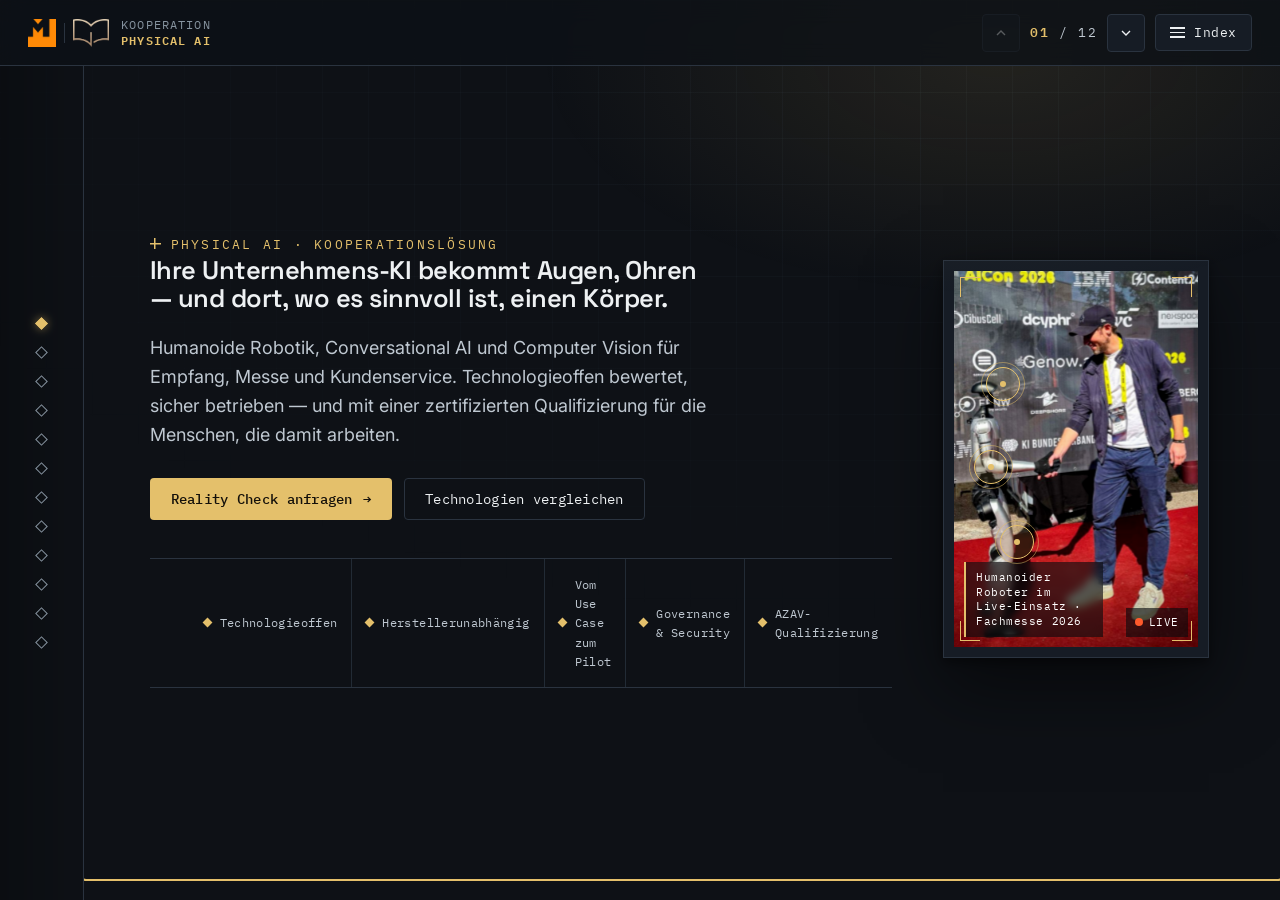
==== commit 143e93bd: "Ueberarbeitung: Gold/Schwarz zurueck, Panel-Navigation statt Endlos-Scroll, mehr Interaktivitaet - F" ====
--- a/index.html
+++ b/index.html
@@ -13,732 +13,649 @@
 <link href="https://fonts.googleapis.com/css2?family=Space+Grotesk:wght@400;500;600;700&family=Inter:wght@400;500;600&family=IBM+Plex+Mono:wght@400;500;600&display=swap" rel="stylesheet">
 <link rel="stylesheet" href="styles.css">
 </head>
-<body>
-<a class="skip-link" href="#main">Zum Inhalt springen</a>
-
-<!-- ============================ HEADER ============================ -->
-<header class="site-header">
-  <div class="wrap nav">
-    <a class="brand" href="index.html" aria-label="Startseite">
-      <span class="brand__logos">
-        <img src="assets/logo-mh.png" alt="MH-Invelopment">
-        <span class="brand__sep"></span>
-        <img src="assets/logo-dj.png" alt="D+J">
-      </span>
-      <span class="brand__txt">Kooperation<b>Physical AI</b></span>
-    </a>
-    <nav class="nav__links" id="navlinks" aria-label="Hauptnavigation">
-      <a href="#verbund">Verbund</a>
-      <a href="#loesung">Lösung</a>
-      <a href="#usecases">Use Cases</a>
-      <a href="#technologien">Technologien</a>
-      <a href="#governance">Governance</a>
-      <a href="#qualifizierung">Qualifizierung</a>
-      <a href="#kontakt">Kontakt</a>
-    </nav>
-    <a class="btn btn--primary nav__cta" href="#kontakt">Reality Check <span class="arw">→</span></a>
-    <button class="nav__toggle" id="navtoggle" aria-expanded="false" aria-controls="navlinks">Menü</button>
+<body class="app">
+<a class="skip-link" href="#loesung">Zum Inhalt springen</a>
+<div class="scanner" id="scanner" aria-hidden="true"><i></i></div>
+
+<!-- ============================ TOP BAR ============================ -->
+<header class="topbar">
+  <a class="brand" href="#hero" data-nav aria-label="Startseite">
+    <span class="brand__logos">
+      <img src="assets/logo-mh.png" alt="MH-Invelopment">
+      <span class="brand__sep"></span>
+      <img src="assets/logo-dj.png" alt="D+J">
+    </span>
+    <span class="brand__txt">Kooperation<b>Physical AI</b></span>
+  </a>
+  <div class="hud">
+    <button class="navbtn" id="prevBtn" aria-label="Vorheriger Bereich">
+      <svg viewBox="0 0 24 24" fill="none" stroke="currentColor" stroke-width="2"><path d="M18 15l-6-6-6 6"/></svg>
+    </button>
+    <span class="hud__count" id="counter" aria-live="polite"><b>01</b> / 12</span>
+    <button class="navbtn" id="nextBtn" aria-label="Nächster Bereich">
+      <svg viewBox="0 0 24 24" fill="none" stroke="currentColor" stroke-width="2"><path d="M6 9l6 6 6-6"/></svg>
+    </button>
+    <button class="indexbtn" id="indexBtn" aria-haspopup="dialog" aria-expanded="false">
+      <span class="bars" aria-hidden="true"><span></span><span></span><span></span></span>
+      <span class="txt">Index</span>
+    </button>
   </div>
 </header>
 
-<main id="main">
-
-<!-- ============================ HERO ============================ -->
-<section class="section hero">
-  <div class="wrap">
-    <div class="hero__grid">
-      <div class="hero__copy reveal">
-        <span class="eyebrow">Physical AI · Kooperationslösung</span>
-        <h1>Ihre Unternehmens-KI bekommt <span class="hl">Augen</span>, <span class="hl">Ohren</span> — und dort, wo es sinnvoll ist, einen <span class="hl">Körper</span>.</h1>
-        <p class="hero__sub">Humanoide Robotik, Conversational AI und Computer Vision für Empfang, Messe und Kundenservice. Technologieoffen bewertet, sicher betrieben — und mit einer zertifizierten Qualifizierung für die Menschen, die damit arbeiten.</p>
-        <div class="hero__cta">
-          <a class="btn btn--primary" href="#kontakt">Reality Check anfragen <span class="arw">→</span></a>
-          <a class="btn btn--ghost" href="#technologien">Technologien vergleichen</a>
-        </div>
-      </div>
-
-      <div class="hero__viz reveal">
-        <figure class="viewport">
-          <div class="viewport__inner">
-            <img src="assets/hero-messe.jpg" alt="Humanoider Roboter schüttelt einem Messebesucher die Hand auf der Fachmesse AICon 2026">
-            <span class="viewport__scan" aria-hidden="true"></span>
-            <span class="viewport__mark viewport__mark--tl" aria-hidden="true"></span>
-            <span class="viewport__mark viewport__mark--tr" aria-hidden="true"></span>
-            <span class="viewport__mark viewport__mark--bl" aria-hidden="true"></span>
-            <span class="viewport__mark viewport__mark--br" aria-hidden="true"></span>
-            <div class="viewport__hud">
-              <span class="cap">Humanoider Roboter im Live-Einsatz · Fachmesse 2026</span>
-              <span class="rec">LIVE</span>
-            </div>
-          </div>
-        </figure>
-      </div>
-    </div>
-
-    <ul class="hero__features reveal" data-stagger>
-      <li style="--i:0">Technologieoffen</li>
-      <li style="--i:1">Herstellerunabhängig</li>
-      <li style="--i:2">Vom Use Case zum Pilot</li>
-      <li style="--i:3">Governance &amp; Security by Design</li>
-      <li style="--i:4">AZAV-zertifizierte Qualifizierung</li>
-    </ul>
+<!-- ============================ LEFT DOT RAIL ============================ -->
+<nav class="rail" id="rail" aria-label="Bereichsnavigation"></nav>
+
+<!-- ============================ INDEX OVERLAY ============================ -->
+<div class="indexview" id="indexView" role="dialog" aria-modal="true" aria-label="Alle Bereiche">
+  <button class="indexview__close" id="indexClose" aria-label="Index schließen">&times;</button>
+  <div class="indexgrid">
+    <h2>Bereiche <span>· durchklicken statt scrollen</span></h2>
+    <ol id="indexList"></ol>
   </div>
-</section>
-
-<!-- ============================ VERBUND ============================ -->
-<section class="section section--tint" id="verbund">
-  <div class="wrap">
-    <div class="sect-head reveal">
-      <span class="eyebrow">Vier Kompetenzen · ein Ansprechpartner</span>
-      <h2>Kein Einzelanbieter. Ein Kooperationsverbund.</h2>
-      <p class="lead">Technologie, Fachnetzwerk, Branchen-Content und zertifizierte Qualifizierung greifen ineinander — von der ersten Bewertung bis zum laufenden Betrieb.</p>
-      <div class="tickrule" aria-hidden="true"></div>
-    </div>
-
-    <div class="grid grid-4" data-stagger>
-      <article class="partner reveal" style="--i:0">
-        <div class="partner__top">
-          <img class="partner__logo" src="assets/logo-mh.png" alt="MH-Invelopment">
-          <span class="partner__role">Technologie &amp; Architektur</span>
-        </div>
-        <h3>MH-Invelopment</h3>
-        <span class="partner__claim">„We enable your technology transfer“</span>
-        <p>Bewertet herstellerunabhängig, verbindet KI-Agenten mit Unternehmenssystemen und führt vom Use Case zum kontrollierten Pilotbetrieb.</p>
-      </article>
-
-      <article class="partner reveal" style="--i:1">
-        <div class="partner__top">
-          <span class="partner__wordmark">TTX</span>
-          <span class="partner__role">Experten- &amp; Fachnetzwerk</span>
-        </div>
-        <h3>TTX Community</h3>
-        <span class="partner__claim">„Industrial Intelligence“</span>
-        <p>Bringt die Perspektiven zusammen, die eine Physical-AI-Entscheidung braucht: Prozess, IT, Security, Recht und Robotik.</p>
-      </article>
-
-      <article class="partner reveal" style="--i:2">
-        <div class="partner__top">
-          <img class="partner__logo" src="assets/logo-dj.png" alt="D+J Bildung">
-          <span class="partner__role">Zertifizierter Bildungsträger</span>
-        </div>
-        <h3>D+J Bildung</h3>
-        <span class="partner__claim">„AZAV-zugelassen“</span>
-        <p>AZAV-zugelassen nach § 178 SGB III. Qualifiziert Mitarbeitende qualitätsgeprüft — mit der Option auf vollständige staatliche Förderung.</p>
-      </article>
-
-      <article class="partner reveal" style="--i:3">
-        <div class="partner__top">
-          <img class="partner__logo" src="assets/logo-dj.png" alt="D+J Consult">
-          <span class="partner__role">Fachcontent &amp; Dialoge</span>
-        </div>
-        <h3>D+J Consult</h3>
-        <span class="partner__claim">„Ziele erreichen“</span>
-        <p>Pflegt Wissensbasis und Gesprächsführung — mit belastbarem Fachwissen aus Finanz-, Gesundheits- und Logistikbranche.</p>
-      </article>
-    </div>
-  </div>
-</section>
-
-<!-- ============================ AUSGANGSLAGE ============================ -->
-<section class="section" id="ausgangslage">
-  <div class="wrap">
-    <div class="sect-head reveal">
-      <span class="eyebrow">Die Ausgangslage</span>
-      <h2>Vier Herausforderungen — gleichzeitig, in jeder Branche.</h2>
-      <p class="lead">Ob Bankfoyer, Klinikempfang oder Logistikzentrale: Es sind immer dieselben vier Muster. Nur die Menschen, die vor der Tür stehen, sind andere.</p>
-    </div>
-
-    <div class="grid grid-2" data-stagger>
-      <article class="chal reveal" style="--i:0">
-        <div class="chal__head"><span class="idx">01</span><h3>Weniger Kontakte, höherer Anspruch</h3></div>
-        <p>Die Frequenz sinkt, aber der persönliche Kontakt bleibt das, was Sie von rein digitalen Anbietern unterscheidet. Jede Begegnung muss zählen.</p>
-        <ul class="chal__ex">
-          <li><span class="tag">Filiale</span>Weniger Besuche, dafür beratungsintensivere Anliegen.</li>
-          <li><span class="tag">Klinik</span>Der erste Eindruck an der Anmeldung prägt die gesamte Behandlung.</li>
-          <li><span class="tag">Logistik</span>Fahrer haben Kontakt zur Pforte — sonst zu niemandem im Werk.</li>
-        </ul>
-      </article>
-
-      <article class="chal reveal" style="--i:1">
-        <div class="chal__head"><span class="idx">02</span><h3>Nachwuchs- &amp; Fachkräftemangel</h3></div>
-        <p>Junge Talente wählen Arbeitgeber, die modern und digital wirken. Auf Job- und Fachmessen konkurrieren alle um dieselbe Generation.</p>
-        <ul class="chal__ex">
-          <li><span class="tag">Filiale</span>Azubi-Gewinnung gegen Direktbanken und Tech-Arbeitgeber.</li>
-          <li><span class="tag">Klinik</span>Pflege- und MTA-Stellen bleiben monatelang unbesetzt.</li>
-          <li><span class="tag">Logistik</span>Fahrer, Staplerfahrer und Disponenten fehlen flächendeckend.</li>
-        </ul>
-      </article>
-
-      <article class="chal reveal" style="--i:2">
-        <div class="chal__head"><span class="idx">03</span><h3>Self-Service- &amp; Digitalisierungsdruck</h3></div>
-        <p>Leistungen wandern auf Terminals, Portale und Apps. Die Migration gelingt nur, wenn Menschen dabei begleitet werden — sonst kommen sie zurück an den Schalter.</p>
-        <ul class="chal__ex">
-          <li><span class="tag">Filiale</span>SB-Terminal statt Kasse — angenommen wird es nur mit Begleitung.</li>
-          <li><span class="tag">Klinik</span>Check-in-Kiosk und Patientenportal überfordern viele Ankommende.</li>
-          <li><span class="tag">Logistik</span>Self-Check-in an der Pforte scheitert an Sprache und Bedienlogik.</li>
-        </ul>
-      </article>
-
-      <article class="chal reveal" style="--i:3">
-        <div class="chal__head"><span class="idx">04</span><h3>Sprachbarrieren &amp; Unsicherheit</h3></div>
-        <p>Ältere Menschen, fremdsprachige Besucher und Erstnutzer brauchen Geduld und Wiederholung — Zeit, die dem Personal an anderer Stelle fehlt.</p>
-        <ul class="chal__ex">
-          <li><span class="tag">Filiale</span>Unsicherheit an Automat und Online-Zugang kostet Servicezeit.</li>
-          <li><span class="tag">Klinik</span>Aufnahme und Wegeleitung in Sprachen, die niemand im Dienst spricht.</li>
-          <li><span class="tag">Logistik</span>Fahrer aus ganz Europa, Anweisungen nur auf Deutsch.</li>
-        </ul>
-      </article>
-    </div>
-  </div>
-</section>
-
-<!-- ============================ DIE LÖSUNG ============================ -->
-<section class="section section--ink" id="loesung">
-  <div class="wrap">
-    <div class="sect-head reveal">
-      <span class="eyebrow">Die Lösung</span>
-      <h2>Ein humanoider KI-Roboter. Er sieht, hört und spricht.</h2>
-      <p class="lead" style="color:rgba(240,244,246,.75)">Kein Bildschirm auf Rädern — ein echtes Gegenüber, das Menschen anspricht, versteht und im Dialog weiterhilft. In Ihrem Corporate Design gebrandet, an Ihr freigegebenes Unternehmenswissen angebunden.</p>
-    </div>
-
-    <div class="grid grid-3" data-stagger>
-      <article class="sense reveal" style="--i:0">
-        <svg class="sense__icon" viewBox="0 0 24 24" fill="none" stroke="currentColor" stroke-width="1.6" aria-hidden="true"><path d="M1 12s4-7 11-7 11 7 11 7-4 7-11 7S1 12 1 12z"/><circle cx="12" cy="12" r="3"/></svg>
-        <span class="sense__k">Sieht</span>
-        <h3>Kameras &amp; Computer Vision</h3>
-        <p>Erkennt Menschen und spricht sie aktiv an, liest gezeigte Screenshots, Karten und Dokumente — und beschreibt Situationen im Raum.</p>
-      </article>
-      <article class="sense reveal" style="--i:1">
-        <svg class="sense__icon" viewBox="0 0 24 24" fill="none" stroke="currentColor" stroke-width="1.6" aria-hidden="true"><path d="M12 2a3 3 0 0 0-3 3v6a3 3 0 0 0 6 0V5a3 3 0 0 0-3-3z"/><path d="M5 10v1a7 7 0 0 0 14 0v-1"/><path d="M12 19v3"/></svg>
-        <span class="sense__k">Hört</span>
-        <h3>Mikrofon-Array &amp; Spracherkennung</h3>
-        <p>Versteht natürliche Sprache — auch im Messelärm, in der belebten Empfangshalle und über mehrere Sprachen hinweg.</p>
-      </article>
-      <article class="sense reveal" style="--i:2">
-        <svg class="sense__icon" viewBox="0 0 24 24" fill="none" stroke="currentColor" stroke-width="1.6" aria-hidden="true"><path d="M21 15a2 2 0 0 1-2 2H7l-4 4V5a2 2 0 0 1 2-2h14a2 2 0 0 1 2 2z"/><path d="M8 9h8M8 13h5"/></svg>
-        <span class="sense__k">Spricht</span>
-        <h3>Conversational AI</h3>
-        <p>Führt echte, geduldige Dialoge, beantwortet Fragen auf Basis freigegebenen Unternehmenswissens und leitet gezielt weiter.</p>
-      </article>
-    </div>
-  </div>
-</section>
-
-<!-- ============================ USE CASES ============================ -->
-<section class="section" id="usecases">
-  <div class="wrap">
-    <div class="sect-head reveal">
-      <span class="eyebrow">Fünf Use Cases · im Dialog</span>
-      <h2>So klingt es, wenn Technologie tatsächlich weiterhilft.</h2>
-      <p class="lead">Keine Demo-Skripte. Fünf Situationen aus dem Alltag von Messestand, Empfang, Servicezone, Werkspforte und Klinikfoyer — inklusive der Gespräche, die dabei geführt werden.</p>
-    </div>
-
-    <div class="uc reveal">
-      <div class="uc__tabs" role="tablist" aria-label="Use Cases">
-        <button class="uc__tab" role="tab" aria-selected="true"  aria-controls="uc01" id="tab01">01 — Messe &amp; Recruiting</button>
-        <button class="uc__tab" role="tab" aria-selected="false" aria-controls="uc02" id="tab02">02 — Empfang &amp; Orientierung</button>
-        <button class="uc__tab" role="tab" aria-selected="false" aria-controls="uc03" id="tab03">03 — Service &amp; Lösung</button>
-        <button class="uc__tab" role="tab" aria-selected="false" aria-controls="uc04" id="tab04">04 — Logistik &amp; Pforte</button>
-        <button class="uc__tab" role="tab" aria-selected="false" aria-controls="uc05" id="tab05">05 — Klinik &amp; Aufnahme</button>
-      </div>
-
-      <!-- UC01 full -->
-      <div class="uc__panel is-active" id="uc01" role="tabpanel" aria-labelledby="tab01">
-        <div class="uc__full">
+</div>
+
+<!-- ============================ STAGE / PANELS ============================ -->
+<main class="stage" id="stage">
+
+  <!-- 01 HERO -->
+  <section class="panel" id="hero" data-title="Start" aria-label="Start">
+    <div class="panel__inner">
+      <div class="hero__grid">
+        <div class="hero__copy">
+          <span class="eyebrow reveal">Physical AI · Kooperationslösung</span>
+          <h1 class="reveal">Ihre Unternehmens-KI bekommt <span class="hl">Augen</span>, <span class="hl">Ohren</span> — und dort, wo es sinnvoll ist, einen <span class="hl">Körper</span>.</h1>
+          <p class="hero__sub reveal">Humanoide Robotik, Conversational AI und Computer Vision für Empfang, Messe und Kundenservice. Technologieoffen bewertet, sicher betrieben — und mit einer zertifizierten Qualifizierung für die Menschen, die damit arbeiten.</p>
+          <div class="hero__cta reveal">
+            <a class="btn btn--primary" href="#kontakt" data-nav>Reality Check anfragen <span class="arw">→</span></a>
+            <a class="btn btn--ghost" href="#technologien" data-nav>Technologien vergleichen</a>
+          </div>
+          <ul class="hero__features reveal" data-stagger>
+            <li style="--i:0">Technologieoffen</li>
+            <li style="--i:1">Herstellerunabhängig</li>
+            <li style="--i:2">Vom Use Case zum Pilot</li>
+            <li style="--i:3">Governance &amp; Security</li>
+            <li style="--i:4">AZAV-Qualifizierung</li>
+          </ul>
+        </div>
+
+        <div class="hero__viz reveal">
+          <div class="viewport-wrap" id="tiltWrap">
+            <figure class="viewport" id="tilt">
+              <div class="viewport__inner">
+                <img src="assets/hero-messe.jpg" alt="Humanoider Roboter schüttelt einem Messebesucher die Hand auf der Fachmesse AICon 2026">
+                <span class="viewport__scan" aria-hidden="true"></span>
+                <span class="viewport__mark viewport__mark--tl" aria-hidden="true"></span>
+                <span class="viewport__mark viewport__mark--tr" aria-hidden="true"></span>
+                <span class="viewport__mark viewport__mark--bl" aria-hidden="true"></span>
+                <span class="viewport__mark viewport__mark--br" aria-hidden="true"></span>
+
+                <button class="hotspot hs1" aria-label="Fähigkeit: Sieht">
+                  <span class="dot"></span>
+                  <span class="hotspot__pop"><span class="k">Sieht</span><h4>Computer Vision</h4><p>Erkennt Menschen und spricht sie aktiv an, liest gezeigte Screenshots, Karten und Dokumente.</p></span>
+                </button>
+                <button class="hotspot hs2" aria-label="Fähigkeit: Hört">
+                  <span class="dot"></span>
+                  <span class="hotspot__pop"><span class="k">Hört</span><h4>Mikrofon-Array</h4><p>Versteht natürliche Sprache — auch im Messelärm und über mehrere Sprachen hinweg.</p></span>
+                </button>
+                <button class="hotspot hs3" aria-label="Fähigkeit: Spricht">
+                  <span class="dot"></span>
+                  <span class="hotspot__pop"><span class="k">Spricht</span><h4>Conversational AI</h4><p>Führt echte, geduldige Dialoge auf Basis freigegebenen Unternehmenswissens.</p></span>
+                </button>
+
+                <div class="viewport__hud">
+                  <span class="cap">Humanoider Roboter im Live-Einsatz · Fachmesse 2026</span>
+                  <span class="rec">LIVE</span>
+                </div>
+              </div>
+            </figure>
+          </div>
+        </div>
+      </div>
+    </div>
+  </section>
+
+  <!-- 02 VERBUND -->
+  <section class="panel" id="verbund" data-title="Verbund" aria-label="Kooperationsverbund">
+    <div class="panel__inner">
+      <div class="sect-head reveal">
+        <span class="eyebrow">Vier Kompetenzen · ein Ansprechpartner</span>
+        <h2>Kein Einzelanbieter. Ein Kooperationsverbund.</h2>
+        <p class="lead">Technologie, Fachnetzwerk, Branchen-Content und zertifizierte Qualifizierung greifen ineinander — von der ersten Bewertung bis zum laufenden Betrieb.</p>
+        <div class="tickrule" aria-hidden="true"></div>
+      </div>
+      <div class="grid grid-4" data-stagger>
+        <article class="partner reveal" style="--i:0">
+          <div class="partner__top"><img class="partner__logo" src="assets/logo-mh.png" alt="MH-Invelopment"><span class="partner__role">Technologie &amp; Architektur</span></div>
+          <h3>MH-Invelopment</h3><span class="partner__claim">„We enable your technology transfer“</span>
+          <p>Bewertet herstellerunabhängig, verbindet KI-Agenten mit Unternehmenssystemen und führt vom Use Case zum kontrollierten Pilotbetrieb.</p>
+        </article>
+        <article class="partner reveal" style="--i:1">
+          <div class="partner__top"><span class="partner__wordmark">TTX</span><span class="partner__role">Experten- &amp; Fachnetzwerk</span></div>
+          <h3>TTX Community</h3><span class="partner__claim">„Industrial Intelligence“</span>
+          <p>Bringt die Perspektiven zusammen, die eine Physical-AI-Entscheidung braucht: Prozess, IT, Security, Recht und Robotik.</p>
+        </article>
+        <article class="partner reveal" style="--i:2">
+          <div class="partner__top"><img class="partner__logo" src="assets/logo-dj.png" alt="D+J Bildung"><span class="partner__role">Zertifizierter Bildungsträger</span></div>
+          <h3>D+J Bildung</h3><span class="partner__claim">„AZAV-zugelassen“</span>
+          <p>AZAV-zugelassen nach § 178 SGB III. Qualifiziert Mitarbeitende qualitätsgeprüft — mit der Option auf vollständige staatliche Förderung.</p>
+        </article>
+        <article class="partner reveal" style="--i:3">
+          <div class="partner__top"><img class="partner__logo" src="assets/logo-dj.png" alt="D+J Consult"><span class="partner__role">Fachcontent &amp; Dialoge</span></div>
+          <h3>D+J Consult</h3><span class="partner__claim">„Ziele erreichen“</span>
+          <p>Pflegt Wissensbasis und Gesprächsführung — mit belastbarem Fachwissen aus Finanz-, Gesundheits- und Logistikbranche.</p>
+        </article>
+      </div>
+    </div>
+  </section>
+
+  <!-- 03 AUSGANGSLAGE -->
+  <section class="panel" id="ausgangslage" data-title="Ausgangslage" aria-label="Die Ausgangslage">
+    <div class="panel__inner">
+      <div class="sect-head reveal">
+        <span class="eyebrow">Die Ausgangslage</span>
+        <h2>Vier Herausforderungen — gleichzeitig, in jeder Branche.</h2>
+        <p class="lead">Ob Bankfoyer, Klinikempfang oder Logistikzentrale: Es sind immer dieselben vier Muster. Nur die Menschen, die vor der Tür stehen, sind andere.</p>
+      </div>
+      <div class="grid grid-2" data-stagger>
+        <article class="chal reveal" style="--i:0">
+          <div class="chal__head"><span class="idx">01</span><h3>Weniger Kontakte, höherer Anspruch</h3></div>
+          <p>Die Frequenz sinkt, aber der persönliche Kontakt bleibt das, was Sie von rein digitalen Anbietern unterscheidet. Jede Begegnung muss zählen.</p>
+          <ul class="chal__ex">
+            <li><span class="tag">Filiale</span>Weniger Besuche, dafür beratungsintensivere Anliegen.</li>
+            <li><span class="tag">Klinik</span>Der erste Eindruck an der Anmeldung prägt die gesamte Behandlung.</li>
+            <li><span class="tag">Logistik</span>Fahrer haben Kontakt zur Pforte — sonst zu niemandem im Werk.</li>
+          </ul>
+        </article>
+        <article class="chal reveal" style="--i:1">
+          <div class="chal__head"><span class="idx">02</span><h3>Nachwuchs- &amp; Fachkräftemangel</h3></div>
+          <p>Junge Talente wählen Arbeitgeber, die modern und digital wirken. Auf Job- und Fachmessen konkurrieren alle um dieselbe Generation.</p>
+          <ul class="chal__ex">
+            <li><span class="tag">Filiale</span>Azubi-Gewinnung gegen Direktbanken und Tech-Arbeitgeber.</li>
+            <li><span class="tag">Klinik</span>Pflege- und MTA-Stellen bleiben monatelang unbesetzt.</li>
+            <li><span class="tag">Logistik</span>Fahrer, Staplerfahrer und Disponenten fehlen flächendeckend.</li>
+          </ul>
+        </article>
+        <article class="chal reveal" style="--i:2">
+          <div class="chal__head"><span class="idx">03</span><h3>Self-Service- &amp; Digitalisierungsdruck</h3></div>
+          <p>Leistungen wandern auf Terminals, Portale und Apps. Die Migration gelingt nur, wenn Menschen dabei begleitet werden — sonst kommen sie zurück an den Schalter.</p>
+          <ul class="chal__ex">
+            <li><span class="tag">Filiale</span>SB-Terminal statt Kasse — angenommen wird es nur mit Begleitung.</li>
+            <li><span class="tag">Klinik</span>Check-in-Kiosk und Patientenportal überfordern viele Ankommende.</li>
+            <li><span class="tag">Logistik</span>Self-Check-in an der Pforte scheitert an Sprache und Bedienlogik.</li>
+          </ul>
+        </article>
+        <article class="chal reveal" style="--i:3">
+          <div class="chal__head"><span class="idx">04</span><h3>Sprachbarrieren &amp; Unsicherheit</h3></div>
+          <p>Ältere Menschen, fremdsprachige Besucher und Erstnutzer brauchen Geduld und Wiederholung — Zeit, die dem Personal an anderer Stelle fehlt.</p>
+          <ul class="chal__ex">
+            <li><span class="tag">Filiale</span>Unsicherheit an Automat und Online-Zugang kostet Servicezeit.</li>
+            <li><span class="tag">Klinik</span>Aufnahme und Wegeleitung in Sprachen, die niemand im Dienst spricht.</li>
+            <li><span class="tag">Logistik</span>Fahrer aus ganz Europa, Anweisungen nur auf Deutsch.</li>
+          </ul>
+        </article>
+      </div>
+    </div>
+  </section>
+
+  <!-- 04 LÖSUNG -->
+  <section class="panel" id="loesung" data-title="Die Lösung" aria-label="Die Lösung">
+    <div class="panel__inner">
+      <div class="sect-head reveal">
+        <span class="eyebrow">Die Lösung</span>
+        <h2>Ein humanoider KI-Roboter. Er sieht, hört und spricht.</h2>
+        <p class="lead">Kein Bildschirm auf Rädern — ein echtes Gegenüber, das Menschen anspricht, versteht und im Dialog weiterhilft. In Ihrem Corporate Design gebrandet, an Ihr freigegebenes Unternehmenswissen angebunden.</p>
+      </div>
+      <div class="grid grid-3" data-stagger>
+        <article class="sense reveal" style="--i:0">
+          <svg class="sense__icon" viewBox="0 0 24 24" fill="none" stroke="currentColor" stroke-width="1.6" aria-hidden="true"><path d="M1 12s4-7 11-7 11 7 11 7-4 7-11 7S1 12 1 12z"/><circle cx="12" cy="12" r="3"/></svg>
+          <span class="sense__k">Sieht</span><h3>Kameras &amp; Computer Vision</h3>
+          <p>Erkennt Menschen und spricht sie aktiv an, liest gezeigte Screenshots, Karten und Dokumente — und beschreibt Situationen im Raum.</p>
+        </article>
+        <article class="sense reveal" style="--i:1">
+          <svg class="sense__icon" viewBox="0 0 24 24" fill="none" stroke="currentColor" stroke-width="1.6" aria-hidden="true"><path d="M12 2a3 3 0 0 0-3 3v6a3 3 0 0 0 6 0V5a3 3 0 0 0-3-3z"/><path d="M5 10v1a7 7 0 0 0 14 0v-1"/><path d="M12 19v3"/></svg>
+          <span class="sense__k">Hört</span><h3>Mikrofon-Array &amp; Spracherkennung</h3>
+          <p>Versteht natürliche Sprache — auch im Messelärm, in der belebten Empfangshalle und über mehrere Sprachen hinweg.</p>
+        </article>
+        <article class="sense reveal" style="--i:2">
+          <svg class="sense__icon" viewBox="0 0 24 24" fill="none" stroke="currentColor" stroke-width="1.6" aria-hidden="true"><path d="M21 15a2 2 0 0 1-2 2H7l-4 4V5a2 2 0 0 1 2-2h14a2 2 0 0 1 2 2z"/><path d="M8 9h8M8 13h5"/></svg>
+          <span class="sense__k">Spricht</span><h3>Conversational AI</h3>
+          <p>Führt echte, geduldige Dialoge, beantwortet Fragen auf Basis freigegebenen Unternehmenswissens und leitet gezielt weiter.</p>
+        </article>
+      </div>
+    </div>
+  </section>
+
+  <!-- 05 USE CASES -->
+  <section class="panel" id="usecases" data-title="Use Cases" aria-label="Use Cases">
+    <div class="panel__inner">
+      <div class="sect-head reveal">
+        <span class="eyebrow">Fünf Use Cases · im Dialog</span>
+        <h2>So klingt es, wenn Technologie tatsächlich weiterhilft.</h2>
+        <p class="lead">Keine Demo-Skripte. Fünf Situationen aus dem Alltag von Messestand, Empfang, Servicezone, Werkspforte und Klinikfoyer — inklusive der Gespräche, die dabei geführt werden.</p>
+      </div>
+      <div class="uc reveal">
+        <div class="uc__tabs" role="tablist" aria-label="Use Cases">
+          <button class="uc__tab" role="tab" aria-selected="true"  aria-controls="uc01" id="tab01">01 — Messe &amp; Recruiting</button>
+          <button class="uc__tab" role="tab" aria-selected="false" aria-controls="uc02" id="tab02">02 — Empfang &amp; Orientierung</button>
+          <button class="uc__tab" role="tab" aria-selected="false" aria-controls="uc03" id="tab03">03 — Service &amp; Lösung</button>
+          <button class="uc__tab" role="tab" aria-selected="false" aria-controls="uc04" id="tab04">04 — Logistik &amp; Pforte</button>
+          <button class="uc__tab" role="tab" aria-selected="false" aria-controls="uc05" id="tab05">05 — Klinik &amp; Aufnahme</button>
+        </div>
+
+        <div class="uc__panel is-active" id="uc01" role="tabpanel" aria-labelledby="tab01">
+          <div class="uc__full">
+            <div>
+              <span class="uc__scene">Messe- &amp; Jobmesseauftritt</span>
+              <h3>Der Magnet für Ihren Stand.</h3>
+              <p>Er zieht Besucher an, transportiert Innovationskraft — und spricht auf Jobmessen genau die Generation an, die Sie als Auszubildende und Mitarbeitende gewinnen wollen.</p>
+              <ul class="uc__caps">
+                <li><span class="k">Sieht</span><span>erkennt vorbeigehende Besucher und wendet sich ihnen aktiv zu.</span></li>
+                <li><span class="k">Spricht</span><span>weckt Neugier und führt gezielt zum Stand für Informations- und Beratungsgespräche.</span></li>
+                <li><span class="k">Gewinnt</span><span>Aufmerksamkeit für die Arbeitgebermarke — ideal für Azubi- und Nachwuchsgewinnung.</span></li>
+                <li><span class="k">Ergebnis</span><span>Mehr Standbesucher, mehr qualifizierte Gespräche — und ein starkes Signal als moderner, digitaler Arbeitgeber.</span></li>
+              </ul>
+            </div>
+            <div class="dialog" id="dialog01">
+              <div class="dialog__hd"><span>Transkript · Vom Vorbeigehen zum Bewerbungsgespräch</span><span class="hint">klicken = ganz zeigen</span></div>
+              <div class="turn turn--bot" data-type data-who="Roboter" data-text="„Guten Tag! Sie schauen so interessiert — darf ich Ihnen in einer Minute zeigen, was uns als Arbeitgeber ausmacht?“" data-stagedir="dreht den Kopf zur Besucherin und stellt Blickkontakt her"></div>
+              <div class="turn turn--human" data-type data-who="Besucherin" data-text="„Klar — aber ehrlich gesagt weiß ich nicht, ob eine Bank überhaupt zu mir passt.“"></div>
+              <div class="turn turn--bot" data-type data-who="Roboter" data-text="„Das höre ich oft. Sagen Sie mir: Arbeiten Sie lieber mit Menschen oder mit Zahlen?“" data-stagedir="neigt den Kopf und hört aufmerksam zu"></div>
+              <div class="turn turn--human" data-type data-who="Besucherin" data-text="„Auf jeden Fall mit Menschen.“"></div>
+              <div class="turn turn--bot" data-type data-who="Roboter" data-text="„Perfekt — dann ist die Beratung genau Ihr Feld. Kommen Sie mit an den Stand, meine Kollegin zeigt Ihnen die Ausbildungswege und Sie können direkt Fragen stellen.“" data-stagedir="dreht sich zum Stand, lädt mit einer Geste ein und meldet den Kontakt an das Standteam"></div>
+            </div>
+          </div>
+        </div>
+
+        <div class="uc__panel" id="uc02" role="tabpanel" aria-labelledby="tab02" hidden>
+          <div class="ucmini"><span class="scene">Empfang &amp; Besucherservice</span><h4>Orientierung ohne Wartezeit.</h4><p>Besucher werden begrüßt, ihr Anliegen wird aufgenommen, der zuständige Ansprechpartner benachrichtigt und der Weg erklärt — mehrsprachig und ohne Wartezeit an der Anmeldung.</p></div>
+        </div>
+        <div class="uc__panel" id="uc03" role="tabpanel" aria-labelledby="tab03" hidden>
+          <div class="ucmini"><span class="scene">Service &amp; Lösung</span><h4>Begleitet zur Selbstständigkeit.</h4><p>In der Servicezone werden einfache Anliegen direkt gelöst und die Nutzung von Terminals begleitet — bis zur gezielten Übergabe an die persönliche Beratung, wenn es komplexer wird.</p></div>
+        </div>
+        <div class="uc__panel" id="uc04" role="tabpanel" aria-labelledby="tab04" hidden>
+          <div class="ucmini"><span class="scene">Logistik &amp; Pforte</span><h4>Abfertigung, die jede Sprache spricht.</h4><p>An der Werkspforte werden Fahrer und Besucher abgefertigt, die Werksunterweisung erklärt und der Materialfluss unterstützt — mehrsprachig, auch wenn niemand im Dienst die Sprache des Fahrers spricht.</p></div>
+        </div>
+        <div class="uc__panel" id="uc05" role="tabpanel" aria-labelledby="tab05" hidden>
+          <div class="ucmini"><span class="scene">Klinik &amp; Aufnahme</span><h4>Ein ruhiger erster Eindruck.</h4><p>Im Klinikfoyer werden Patienten und Besucher geleitet, Aufnahmeprozesse erklärt und mehrsprachige Auskunft gegeben — das entlastet die Anmeldung und prägt einen ruhigen ersten Eindruck.</p></div>
+        </div>
+        <p class="form__note" style="margin-top:14px">Use Case 01 ist vollständig als Dialog ausgearbeitet. Die Szenen 02–05 sind hier als Kurzprofile dargestellt; die ausgeschriebenen Gesprächsverläufe entstehen im Reality Check entlang Ihrer konkreten Prozesse.</p>
+      </div>
+    </div>
+  </section>
+
+  <!-- 06 EINSATZFELDER -->
+  <section class="panel" id="einsatzfelder" data-title="Einsatzfelder" aria-label="Einsatzfelder">
+    <div class="panel__inner">
+      <div class="sect-head reveal">
+        <span class="eyebrow">Einsatzfelder</span>
+        <h2>Eine Intelligenzschicht. Branchenoffen im Einsatz.</h2>
+        <p class="lead">Wo Menschen begrüßt, informiert, geschult oder begleitet werden, entsteht derselbe Nutzen — unabhängig von der Branche. Die folgenden Beispiele zeigen, wie das konkret aussieht.</p>
+      </div>
+      <div class="grid grid-3" data-stagger>
+        <article class="card field reveal" style="--i:0"><h3>Messeauftritte</h3><p>Aufmerksamkeit am Stand, aktive Ansprache vorbeigehender Besucher, qualifizierte Weiterleitung ans Standteam — plus messbare Kontaktzahlen.</p><div class="tags"><span class="tag-chip">Humanoid</span><span class="tag-chip">Display</span><span class="tag-chip">Terminal</span></div></article>
+        <article class="card field reveal" style="--i:1"><h3>Interne Veranstaltungen</h3><p>Townhalls, Kick-offs, Innovationstage und Führungskräftetagungen: als Gastgeber, Moderationshilfe und begehbares Beispiel für die eigene KI-Strategie.</p><div class="tags"><span class="tag-chip">Humanoid</span><span class="tag-chip">Meeting-Agent</span></div></article>
+        <article class="card field reveal" style="--i:2"><h3>Empfang &amp; Besucherservice</h3><p>Besucher begrüßen, Anliegen aufnehmen, Ansprechpartner benachrichtigen, Wege erklären — mehrsprachig und ohne Wartezeit.</p><div class="tags"><span class="tag-chip">Humanoid</span><span class="tag-chip">Display</span><span class="tag-chip">Terminal</span></div></article>
+        <article class="card field reveal" style="--i:3"><h3>Filiale &amp; Kundenservice</h3><p>Beispiel Finanzwirtschaft: Orientierung im Foyer, begleitete Terminal-Nutzung, Lösung einfacher Serviceanliegen, Übergabe an die Beratung.</p><div class="tags"><span class="tag-chip">Humanoid</span><span class="tag-chip">SB-Terminal</span></div></article>
+        <article class="card field reveal" style="--i:4"><h3>Gesundheitswesen</h3><p>Beispiel Gesundheitswesen: Patienten- und Besucherleitung, Aufnahmeprozesse, mehrsprachige Auskunft, Entlastung an der Anmeldung.</p><div class="tags"><span class="tag-chip">Display</span><span class="tag-chip">Terminal</span><span class="tag-chip">Humanoid</span></div></article>
+        <article class="card field reveal" style="--i:5"><h3>Logistik &amp; Industrie</h3><p>Beispiel Logistik: Fahrer- und Besucherabfertigung an der Pforte, Werksunterweisung, Materialfluss, mobile Datenerfassung.</p><div class="tags"><span class="tag-chip">Terminal</span><span class="tag-chip">AMR</span><span class="tag-chip">Sensorik</span></div></article>
+        <article class="card field reveal" style="--i:6"><h3>Wissen &amp; Schulung</h3><p>Produkte, Arbeitsanweisungen und Prozesse auf Basis freigegebenen Unternehmenswissens erklären — auf Abruf, mehrsprachig, jederzeit gleich geduldig.</p><div class="tags"><span class="tag-chip">Web</span><span class="tag-chip">Display</span><span class="tag-chip">Humanoid</span></div></article>
+        <article class="card field reveal" style="--i:7"><h3>Prozessassistenz &amp; Qualität</h3><p>Definierte Abläufe beobachten, Informationen erfassen, auf Abweichungen hinweisen und Mitarbeitende bei Entscheidungen unterstützen.</p><div class="tags"><span class="tag-chip">Kamera</span><span class="tag-chip">Sensorik</span><span class="tag-chip">AMR</span></div></article>
+        <article class="card field reveal" style="--i:8"><h3>Inspektion &amp; Facility</h3><p>Orte und Anlagen erreichen, Bild- und Sensordaten aufnehmen, Auffälligkeiten dokumentieren — bei klar definierter Zweckbindung.</p><div class="tags"><span class="tag-chip">Quadruped</span><span class="tag-chip">AMR</span><span class="tag-chip">Servicerobotik</span></div></article>
+      </div>
+      <div class="branchrow reveal">
+        <span class="lbl">Erprobtes Branchen-Know-how aus laufenden und abgeschlossenen Projekten:</span>
+        <div class="items"><span>Finanzwirtschaft</span><span>Gesundheitswesen</span><span>Logistik &amp; Distribution</span><span>Produktion</span><span>Handel &amp; E-Commerce</span><span>Field Operations</span></div>
+      </div>
+    </div>
+  </section>
+
+  <!-- 07 TECHNOLOGIEVERGLEICH -->
+  <section class="panel" id="technologien" data-title="Technologien" aria-label="Technologievergleich">
+    <div class="panel__inner">
+      <div class="sect-head reveal">
+        <span class="eyebrow">Technologievergleich</span>
+        <h2>Braucht Ihre KI wirklich einen humanoiden Körper?</h2>
+        <p class="lead">Vielleicht. Vielleicht genügt ein intelligentes Display. Für andere Prozesse ist eine Kamera, ein AMR oder ein vierbeiniger Roboter die wirtschaftlich bessere Lösung. Die Technologie folgt dem Prozess — nicht umgekehrt.</p>
+      </div>
+
+      <div class="techsel reveal">
+        <div class="techsel__list" role="tablist" aria-label="Lösungsformen">
+          <button class="techsel__opt" role="tab" aria-selected="true"  data-tech="t1"><span class="n">01</span><span class="nm">Display &amp; Terminal</span></button>
+          <button class="techsel__opt" role="tab" aria-selected="false" data-tech="t2"><span class="n">02</span><span class="nm">Kamera &amp; Sensorik</span></button>
+          <button class="techsel__opt" role="tab" aria-selected="false" data-tech="t3"><span class="n">03</span><span class="nm">AMR · mobile Plattform</span></button>
+          <button class="techsel__opt" role="tab" aria-selected="false" data-tech="t4"><span class="n">04</span><span class="nm">Vierbeiniger Roboter</span></button>
+          <button class="techsel__opt" role="tab" aria-selected="false" data-tech="t5"><span class="n">05</span><span class="nm">Humanoider Roboter</span></button>
+          <button class="techsel__opt" role="tab" aria-selected="false" data-tech="t6"><span class="n">06</span><span class="nm">Reinigungs- &amp; Servicerobotik</span></button>
+        </div>
+
+        <div class="techsel__stage">
+          <div class="techsel__view is-active" id="t1">
+            <div class="techsel__silo" aria-hidden="true"><svg viewBox="0 0 100 120"><g fill="none" stroke="currentColor" stroke-width="2.4" stroke-linejoin="round"><rect class="draw" x="18" y="24" width="64" height="44" rx="3"/><path class="draw" d="M50 68v18M34 96h32M42 86h16"/></g></svg></div>
+            <div class="techsel__body">
+              <h3>Display &amp; Terminal</h3>
+              <p class="techsel__lead">Die schnellste Form, eine KI physisch verfügbar zu machen: verlässlich, wartungsarm, in nahezu jedem Raum einsetzbar.</p>
+              <div class="techsel__spec">
+                <div class="row"><span class="k">Einsatzfelder</span><span class="v">Empfang, Beratung, Self-Service, Schulung</span></div>
+                <div class="row"><span class="k">Stärken</span><span class="v">Schnell einsatzbereit, zuverlässig, vergleichsweise günstig, einfache Integration</span></div>
+                <div class="row"><span class="k">Zu berücksichtigen</span><span class="v">Keine Mobilität, geringere physische Präsenz, weniger Aufmerksamkeit</span></div>
+              </div>
+              <p class="techsel__ex"><span class="k">Beispiel</span>Ein Klinik-Check-in erklärt Aufnahmeschritte mehrsprachig am Kiosk — statt an der Anmeldung nachzufragen.</p>
+            </div>
+          </div>
+
+          <div class="techsel__view" id="t2">
+            <div class="techsel__silo" aria-hidden="true"><svg viewBox="0 0 100 120"><g fill="none" stroke="currentColor" stroke-width="2.4" stroke-linejoin="round"><rect class="draw" x="16" y="40" width="68" height="40" rx="4"/><path class="draw" d="M34 40l6-10h20l6 10"/><circle class="draw" cx="50" cy="60" r="12"/><circle cx="72" cy="50" r="2.5" fill="currentColor" stroke="none"/></g></svg></div>
+            <div class="techsel__body">
+              <h3>Kamera &amp; Sensorik</h3>
+              <p class="techsel__lead">Erfasst kontinuierlich, was im Prozess tatsächlich passiert — ohne dass jemand etwas eingeben muss.</p>
+              <div class="techsel__spec">
+                <div class="row"><span class="k">Einsatzfelder</span><span class="v">Prozessbeobachtung, Dokumentation, Qualitätshinweise</span></div>
+                <div class="row"><span class="k">Stärken</span><span class="v">Kontinuierliche Datenerfassung, erkennt Situationen und Abweichungen früh</span></div>
+                <div class="row"><span class="k">Zu berücksichtigen</span><span class="v">Datenschutz, klare Beobachtungsgrenzen, Datenqualität, Zweckbindung</span></div>
+              </div>
+              <p class="techsel__ex"><span class="k">Beispiel</span>Im Wareneingang wird erkannt, wenn Paletten falsch gestapelt sind — der Hinweis geht an den Mitarbeiter, nicht ins Archiv.</p>
+            </div>
+          </div>
+
+          <div class="techsel__view" id="t3">
+            <div class="techsel__silo" aria-hidden="true"><svg viewBox="0 0 100 120"><g fill="none" stroke="currentColor" stroke-width="2.4" stroke-linejoin="round"><rect class="draw" x="20" y="42" width="60" height="34" rx="3"/><path class="draw" d="M30 42V32h40v10"/><circle class="draw" cx="34" cy="86" r="9"/><circle class="draw" cx="66" cy="86" r="9"/></g></svg></div>
+            <div class="techsel__body">
+              <h3>AMR · mobile Plattform</h3>
+              <p class="techsel__lead">Bringt Intelligenz dorthin, wo Material und Menschen sich bewegen — mit messbarem Prozessnutzen statt Showeffekt.</p>
+              <div class="techsel__spec">
+                <div class="row"><span class="k">Einsatzfelder</span><span class="v">Logistik, Materialtransport, mobile Information</span></div>
+                <div class="row"><span class="k">Stärken</span><span class="v">Verbindet Mobilität mit belastbarem Business Case, gut skalierbar</span></div>
+                <div class="row"><span class="k">Zu berücksichtigen</span><span class="v">Navigation, Infrastruktur, definierte Sicherheitszonen</span></div>
+              </div>
+              <p class="techsel__ex"><span class="k">Beispiel</span>Im Klinikum transportiert die Plattform Proben und Verbrauchsmaterial zwischen Station und Labor — nachts wie tagsüber.</p>
+            </div>
+          </div>
+
+          <div class="techsel__view" id="t4">
+            <div class="techsel__silo" aria-hidden="true"><svg viewBox="0 0 100 120"><g fill="none" stroke="currentColor" stroke-width="2.4" stroke-linejoin="round"><rect class="draw" x="28" y="40" width="44" height="22" rx="4"/><path class="draw" d="M72 46l12-8"/><path class="draw" d="M32 62l-6 30M46 62v30M54 62v30M68 62l6 30"/></g></svg></div>
+            <div class="techsel__body">
+              <h3>Vierbeiniger Roboter</h3>
+              <p class="techsel__lead">Erreicht Orte, die für Räder unzugänglich sind — Treppen, Außenbereiche, enge oder unebene Anlagen.</p>
+              <div class="techsel__spec">
+                <div class="row"><span class="k">Einsatzfelder</span><span class="v">Inspektion, Außenbereiche, schwer zugängliche Orte</span></div>
+                <div class="row"><span class="k">Stärken</span><span class="v">Hohe Beweglichkeit, mobile Sensorik, robuste Datenerfassung im Feld</span></div>
+                <div class="row"><span class="k">Zu berücksichtigen</span><span class="v">Spezialisierter Einsatz, Transportfähigkeit, Integration, Betriebskosten</span></div>
+              </div>
+              <p class="techsel__ex"><span class="k">Beispiel</span>Auf dem Werksgelände läuft die Nachtrunde selbstständig: Wärmebild an kritischen Anlagen, Auffälligkeiten am Morgen im Bericht.</p>
+            </div>
+          </div>
+
+          <div class="techsel__view" id="t5">
+            <div class="techsel__silo" aria-hidden="true"><svg viewBox="0 0 100 120"><g fill="none" stroke="currentColor" stroke-width="2.4" stroke-linejoin="round" stroke-linecap="round"><circle class="draw" cx="50" cy="26" r="11"/><path class="draw" d="M50 37v34M50 45L30 58M50 45l20 13M50 71l-10 26M50 71l10 26"/></g></svg></div>
+            <div class="techsel__body">
+              <h3>Humanoider Roboter</h3>
+              <p class="techsel__lead">Ein echtes Gegenüber. Überall dort stark, wo Aufmerksamkeit, Ansprache und menschenähnliche Interaktion den Unterschied machen.</p>
+              <div class="techsel__spec">
+                <div class="row"><span class="k">Einsatzfelder</span><span class="v">Besucherempfang, Messe, Service, Training, Assistenz</span></div>
+                <div class="row"><span class="k">Stärken</span><span class="v">Hohe Aufmerksamkeit, Gestik und Blickkontakt, aktive Ansprache, starkes Imagesignal</span></div>
+                <div class="row"><span class="k">Zu berücksichtigen</span><span class="v">Kosten, Belastbarkeit im Dauerbetrieb, physische Sicherheit, klare Einsatzzonen</span></div>
+              </div>
+              <p class="techsel__ex"><span class="k">Beispiel</span>Am Messestand spricht er vorbeigehende Besucher an und übergibt qualifizierte Kontakte direkt an das Standteam.</p>
+            </div>
+          </div>
+
+          <div class="techsel__view" id="t6">
+            <div class="techsel__silo" aria-hidden="true"><svg viewBox="0 0 100 120"><g fill="none" stroke="currentColor" stroke-width="2.4" stroke-linejoin="round"><ellipse class="draw" cx="50" cy="66" rx="34" ry="16"/><path class="draw" d="M16 66v10a34 12 0 0 0 68 0V66"/><circle cx="50" cy="60" r="3" fill="currentColor" stroke="none"/></g></svg></div>
+            <div class="techsel__body">
+              <h3>Reinigungs- &amp; Servicerobotik</h3>
+              <p class="techsel__lead">Erfüllt eine produktive Hauptaufgabe und liefert nebenbei Daten über Flächen, Auslastung und Betriebszustände.</p>
+              <div class="techsel__spec">
+                <div class="row"><span class="k">Einsatzfelder</span><span class="v">Flächenbetrieb, Facility Services, Zustandserfassung</span></div>
+                <div class="row"><span class="k">Stärken</span><span class="v">Verbindet produktive Arbeit mit kontinuierlicher mobiler Datenerfassung</span></div>
+                <div class="row"><span class="k">Zu berücksichtigen</span><span class="v">Zusatzdaten benötigen klare Zweckbindung, Zugriffsrechte und Löschkonzept</span></div>
+              </div>
+              <p class="techsel__ex"><span class="k">Beispiel</span>Die Reinigung im Foyer liefert zugleich Belegungsdaten — die Taktung folgt der tatsächlichen Nutzung statt dem Wochenplan.</p>
+            </div>
+          </div>
+        </div>
+      </div>
+
+      <p class="tech__closing reveal">Wo ein Display denselben Nutzen erzeugt wie ein Roboter, sollte das Display eingesetzt werden. Wo Mobilität, Wahrnehmung oder physische Präsenz einen messbaren Mehrwert schaffen, wird Robotik relevant.</p>
+    </div>
+  </section>
+
+  <!-- 08 ARCHITEKTUR -->
+  <section class="panel" id="architektur" data-title="Architektur" aria-label="Architektur">
+    <div class="panel__inner">
+      <div class="sect-head reveal">
+        <span class="eyebrow">Architektur</span>
+        <h2>Eine KI-Basis — viele physische Schnittstellen.</h2>
+        <p class="lead">Wissen und Integrationen gehören nicht an einen einzelnen Roboter gebunden. Dieselbe Basis bedient Telefon, Web, Display und Robotik — das senkt die Herstellerabhängigkeit und macht den Ausbau planbar.</p>
+      </div>
+      <div class="stack reveal">
+        <div class="layer"><span class="layer__n">Schicht 03 · Schnittstellen</span><h3>Physische &amp; digitale Schnittstellen</h3><div class="chips"><span>Telefon</span><span>Web</span><span>Meeting</span><span>Display</span><span>Kamera</span><span>AMR</span><span>Quadruped</span><span>Humanoid</span></div></div>
+        <div class="layer__flow" aria-hidden="true">▲ ▼</div>
+        <div class="layer"><span class="layer__n">Schicht 02 · Intelligenz</span><h3>KI-Agenten &amp; Conversational AI</h3><div class="chips"><span>Dialog</span><span>Kontext</span><span>Berechtigungen</span><span>Orchestrierung</span><span>Dokumentation</span></div></div>
+        <div class="layer__flow" aria-hidden="true">▲ ▼</div>
+        <div class="layer"><span class="layer__n">Schicht 01 · Fundament</span><h3>Unternehmenswissen &amp; Backend-Systeme</h3><div class="chips"><span>CRM</span><span>ERP</span><span>WMS</span><span>Dokumente</span><span>Datenbanken</span><span>Prozesslogik</span></div></div>
+      </div>
+      <div class="archvals reveal">
+        <span>Wiederverwendung von Wissen</span><span>Weniger Herstellerabhängigkeit</span><span>Schrittweiser Ausbau</span><span>Einheitliche Governance</span><span>Skalierbar auf weitere Standorte</span>
+      </div>
+    </div>
+  </section>
+
+  <!-- 09 GOVERNANCE -->
+  <section class="panel" id="governance" data-title="Governance" aria-label="Governance, Datenschutz, Security">
+    <div class="panel__inner">
+      <div class="sect-head reveal">
+        <span class="eyebrow">Governance · Datenschutz · Security</span>
+        <h2>Entscheidend ist nicht nur, was die KI kann — sondern was sie darf.</h2>
+        <p class="lead">Physical AI verarbeitet Audio-, Video-, Standort- und Prozessdaten und kann im Einzelfall physische Aktionen auslösen. Deshalb steht am Anfang ein kombiniertes Rechte- und Steuerungsmodell — nicht am Ende.</p>
+      </div>
+
+      <div class="gov4 reveal" data-stagger>
+        <div class="lvl" style="--i:0"><span class="k">Mensch</span><p>Welcher Mitarbeiter, Kunde oder Besucher darf welche Funktion nutzen?</p></div>
+        <div class="lvl" style="--i:1"><span class="k">KI-Agent</span><p>Auf welches Wissen und welche Systeme darf der Agent zugreifen?</p></div>
+        <div class="lvl" style="--i:2"><span class="k">Gerät</span><p>Darf dieses Display, diese Kamera oder dieser Roboter auf die jeweiligen Daten zugreifen?</p></div>
+        <div class="lvl" style="--i:3"><span class="k">Situation</span><p>Ist der Zugriff nur an einem Ort, zu einer Zeit oder nach Freigabe erlaubt?</p></div>
+      </div>
+
+      <div class="autostep reveal" id="autostep">
+        <div class="autostep__cap">Autonomie mit klaren Grenzen</div>
+        <div class="autostep__track" role="tablist" aria-label="Autonomiestufen">
+          <span class="fill" id="autoFill" aria-hidden="true"></span>
+          <button class="autonode" role="tab" aria-selected="true"  data-lvl="1" data-name="Informieren"     data-desc="Beantwortet Fragen und stellt freigegebene Informationen bereit." data-ex="Besucherinformation"><span class="pt">1</span><span class="lb">Informieren</span></button>
+          <button class="autonode" role="tab" aria-selected="false" data-lvl="2" data-name="Empfehlen"        data-desc="Erkennt eine Situation und schlägt eine Aktion vor." data-ex="Qualitätshinweis"><span class="pt">2</span><span class="lb">Empfehlen</span></button>
+          <button class="autonode" role="tab" aria-selected="false" data-lvl="3" data-name="Vorbereiten"      data-desc="Bereitet einen Vorgang vor; ein Mensch bestätigt ihn." data-ex="CRM-Vorgang, Bestellung"><span class="pt">3</span><span class="lb">Vorbereiten</span></button>
+          <button class="autonode" role="tab" aria-selected="false" data-lvl="4" data-name="Ausführen"        data-desc="Führt klar begrenzte, freigegebene Aktionen selbstständig aus." data-ex="Benachrichtigung, Transportauftrag"><span class="pt">4</span><span class="lb">Ausführen</span></button>
+          <button class="autonode" role="tab" aria-selected="false" data-lvl="5" data-name="Physisch agieren" data-desc="Bewegt sich oder interagiert kontrolliert mit der Umgebung." data-ex="Inspektions- oder Assistenzaufgabe"><span class="pt">5</span><span class="lb">Physisch agieren</span></button>
+        </div>
+        <div class="autostep__detail">
+          <span class="big" id="autoBig">1</span>
+          <div class="mid" id="autoMid">
+            <div class="nm" id="autoName">Informieren</div>
+            <p class="ds" id="autoDesc">Beantwortet Fragen und stellt freigegebene Informationen bereit.</p>
+          </div>
+          <div class="exbox"><span class="k">Beispiel</span><span class="v" id="autoEx">Besucherinformation</span></div>
+        </div>
+      </div>
+      <p class="autonote reveal">Der geeignete Autonomiegrad wird anhand von Nutzen, Datenzugriff, Fehlerfolgen und erforderlicher menschlicher Aufsicht festgelegt — nicht anhand des technisch Machbaren.</p>
+
+      <div class="checks reveal">
+        <div class="checkcard">
+          <h3><span class="idx">A</span> Daten &amp; Recht</h3>
+          <ul>
+            <li>Nur Daten erfassen, die der Use Case tatsächlich benötigt</li>
+            <li>Edge- bzw. lokale Verarbeitung prüfen</li>
+            <li>Aufbewahrungs- und Löschfristen definieren</li>
+            <li>Erkennung und Identifizierung von Personen klar unterscheiden</li>
+            <li>Besucher und Mitarbeitende transparent informieren</li>
+            <li>DSGVO- und AI-Act-konformer Betrieb, dokumentiert</li>
+          </ul>
+        </div>
+        <div class="checkcard">
+          <h3><span class="idx">B</span> Technik &amp; Physik</h3>
+          <ul>
+            <li>Rollenbasierte Zugriffsrechte, Trennung von Lese- und Schreibrechten</li>
+            <li>Schutz vor Prompt Injection und manipulierten Eingaben</li>
+            <li>Geprüfte Wissensquellen und definierte Fallbacks</li>
+            <li>Definierte Einsatz- und Sperrzonen, Kollisionsschutz</li>
+            <li>Not-Aus, manueller Eingriff, sicherer Zustand bei Ausfall</li>
+            <li>Regeln für beaufsichtigten und unbeaufsichtigten Betrieb</li>
+          </ul>
+        </div>
+      </div>
+    </div>
+  </section>
+
+  <!-- 10 QUALIFIZIERUNG -->
+  <section class="panel" id="qualifizierung" data-title="Qualifizierung" aria-label="Qualifizierung">
+    <div class="panel__inner">
+      <div class="sect-head reveal">
+        <span class="eyebrow">Qualifizierung · AZAV-zertifiziert</span>
+        <h2>Technologie wirkt erst, wenn Menschen sie sicher beherrschen.</h2>
+        <p class="lead">Jede Einführung enthält eine Aus- und Weiterbildungskomponente. Durchgeführt von D+J Bildung — einem nach AZAV staatlich zugelassenen Bildungsträger, dessen Qualität durch eine fachkundige Stelle geprüft und regelmäßig auditiert wird.</p>
+      </div>
+      <div class="grid grid-3" data-stagger>
+        <article class="prog reveal" style="--i:0"><h3>Arbeit 4.0 — Zukunft der Arbeit</h3><p>Zertifizierte Weiterbildung in 12 Modulen als Change- und Akzeptanzprogramm — mit der Möglichkeit vollständiger staatlicher Förderung. Nimmt Veränderungsängste, baut Kompetenz auf und sichert die langfristige Anwendbarkeit am Arbeitsplatz.</p></article>
+        <article class="prog reveal" style="--i:1"><span class="badge">Verpflichtend</span><h3>EU-AI-Act-Grundschulung 4.0</h3><p>Seit Februar 2025 ist die Schulung verpflichtend für alle Mitarbeitenden, die im Unternehmen mit KI arbeiten. Art. 4 EU-AI-Act fordert nachweisbare KI-Kompetenz — wir vermitteln sie und dokumentieren den Nachweis prüffest.</p></article>
+        <article class="prog reveal" style="--i:2"><h3>Betreiber- &amp; Anwenderschulung</h3><p>Umgang mit dem Roboter im Tagesbetrieb: Ansprache, Übergabe an Menschen, Eskalation, Störungsfälle, Not-Aus und Human Oversight.</p></article>
+        <article class="prog reveal" style="--i:3"><h3>Key-User- &amp; Multiplikatorenprogramm</h3><p>Eigene Multiplikatoren, die Dialoge mitgestalten, Feedback strukturieren und den Rollout in weitere Standorte tragen.</p></article>
+        <article class="prog reveal" style="--i:4"><h3>KI für Führungskräfte 4.0</h3><p>Für Führungskräfte: Strategie, Wirtschaftlichkeit und Verantwortung beim Einsatz von KI und Robotik im eigenen Unternehmen.</p></article>
+      </div>
+
+      <div class="certbox reveal">
+        <div class="certbox__hd">D+J Bildung — staatlich zugelassener Bildungsträger</div>
+        <div class="certbox__body">
+          <dl>
+            <div class="row"><dt>Zulassung</dt><dd>AZAV nach § 178 SGB III</dd></div>
+            <div class="row"><dt>Träger-Nr.</dt><dd>ZG4021</dd></div>
+          </dl>
+          <dl>
+            <div class="row"><dt>Fachkundige Stelle</dt><dd>CERTURIA Certification Germany GmbH</dd></div>
+            <div class="row"><dt>Gültig bis</dt><dd>12.05.2030</dd></div>
+          </dl>
+          <div class="row row--wide"><dt>Qualität</dt><dd>Mehrstufiges Auditverfahren, dokumentierte Dozentenqualifikation, standardisierte Evaluation, regelmäßige Überwachungsaudits</dd></div>
+        </div>
+      </div>
+
+      <div class="funding reveal" data-stagger>
+        <div class="fund" style="--i:0"><span class="par">§ 82 SGB III</span><h4>Qualifizierungschancengesetz</h4><p>Förderung für Beschäftigte — je nach Betriebsgröße bis zur vollständigen Kostenübernahme inklusive Zuschuss zum Arbeitsentgelt.</p></div>
+        <div class="fund" style="--i:1"><span class="par">§ 81 SGB III</span><h4>Bildungsgutschein</h4><p>Bildungsgutschein für Arbeitssuchende — vollständige Übernahme der Weiterbildungskosten möglich.</p></div>
+        <div class="fund" style="--i:2"><span class="par">§ 45 SGB III</span><h4>AVGS</h4><p>AVGS für Aktivierung und Vermittlung — passgenaue Maßnahmen ohne Eigenanteil.</p></div>
+      </div>
+      <p class="fundnote reveal">Die konkrete Förderhöhe hängt von Betriebsgröße, Zielgruppe und Maßnahme ab. Wir prüfen die Fördermöglichkeiten vor Angebotsabgabe und übernehmen die Abstimmung mit der Agentur für Arbeit.</p>
+    </div>
+  </section>
+
+  <!-- 11 PROZESS -->
+  <section class="panel" id="prozess" data-title="So starten wir" aria-label="So starten wir">
+    <div class="panel__inner">
+      <div class="sect-head reveal">
+        <span class="eyebrow">So starten wir</span>
+        <h2>Von der Technologiebegeisterung zur belastbaren Entscheidung.</h2>
+        <p class="lead">Am Anfang steht kein Kaufvertrag, sondern ein Reality Check: Wir prüfen anhand Ihrer Prozesse, welche Kombination aus KI-Agenten, Wissen, Computer Vision und physischer Technologie sinnvoll, sicher und wirtschaftlich ist.</p>
+      </div>
+      <div class="steps reveal" data-stagger>
+        <div class="step" style="--i:0"><span class="step__n">01</span><h3>Reality Check</h3><p>Prozess- und Zielaufnahme, Live-Demonstration, technologieoffener Vergleich, Bewertung von drei bis fünf Use Cases, Kosten- und Risikokorridor, kompaktes Ergebnisdokument.</p><ul class="step__crit"><li>KI-Reifegrad der Organisation</li><li>Ausbildungsstand der Mitarbeitenden</li><li>Regulatorische Rahmenbedingungen</li><li>Daten- und Systemlandschaft</li></ul></div>
+        <div class="step" style="--i:1"><span class="step__n">02</span><h3>Pilot</h3><p>Testeinsatz auf einer Messe, im Empfang oder in der Servicezone. Ein priorisierter Prozess, definierte KPIs, klare Autonomiestufe.</p></div>
+        <div class="step" style="--i:2"><span class="step__n">03</span><h3>Einführung</h3><p>Branding, Dialoge und Prozesse auf Ihr Haus zugeschnitten — begleitet von der zertifizierten Qualifizierung der Mitarbeitenden.</p></div>
+        <div class="step" style="--i:3"><span class="step__n">04</span><h3>Betrieb &amp; Ausbau</h3><p>Laufende Komplettbetreuung aus einer Hand. Neue Use Cases, weitere Standorte, wachsende Fähigkeiten.</p></div>
+      </div>
+      <div class="serviced reveal">
+        <div class="svc"><h3>Technik — Rundum-Betrieb</h3><ul><li>Bereitstellung, Aufbau &amp; Inbetriebnahme vor Ort</li><li>Wartung, Software-Updates &amp; Sicherheits-Patches</li><li>Monitoring, Ausfallsicherheit &amp; schneller Vor-Ort-Service</li><li>DSGVO- und AI-Act-konformer, sicherer Betrieb</li></ul></div>
+        <div class="svc"><h3>Inhalt — Wissen &amp; Dialoge</h3><ul><li>Laufende Pflege der Dialoge &amp; Antworten</li><li>Fachwissen aus Ihrer Branche und Ihrem Sektor eingepflegt</li><li>Aus- und Weiterbildung der Mitarbeitenden, zertifiziert begleitet</li><li>Aktualisierung bei neuen Produkten &amp; Prozessen</li><li>Saisonale Kampagnen &amp; Messe-Skripte auf Abruf</li></ul></div>
+      </div>
+      <div class="invest reveal">
+        <div class="r"><span class="eyebrow">Investition</span><h3>Individuell kalkuliert — je Projekt.</h3><p>Umfang, Hardware, Integrationstiefe, Betriebsmodell und Qualifizierung unterscheiden sich pro Haus. Sie erhalten ein Angebot, das auf Ihren Prozessen beruht — inklusive geprüfter Fördermöglichkeiten für den Weiterbildungsanteil.</p></div>
+        <a class="btn btn--primary" href="#kontakt" data-nav>Angebot anfragen <span class="arw">→</span></a>
+      </div>
+    </div>
+  </section>
+
+  <!-- 12 KONTAKT -->
+  <section class="panel" id="kontakt" data-title="Kontakt" aria-label="Kontakt">
+    <div class="panel__inner">
+      <div class="sect-head reveal">
+        <span class="eyebrow">Der nächste Schritt</span>
+        <h2>Welcher Prozess sollte als Erster Augen, Ohren oder Mobilität bekommen?</h2>
+        <p class="lead">Schreiben Sie uns eine Zeile zu Ihrem Vorhaben — oder rufen Sie direkt an. Wir melden uns kurzfristig mit einem Terminvorschlag.</p>
+      </div>
+
+      <div class="contact__grid reveal">
+        <!-- data-endpoint bleibt leer: Solange kein Server-Dienst (z. B. Formspree) hinterlegt ist,
+             öffnet das Formular beim Absenden automatisch das E-Mail-Programm mit vorausgefüllter
+             Nachricht an info@dj-bildung.de. Für einen echten Endpunkt hier die URL eintragen. -->
+        <form class="form" id="contactForm" data-endpoint="" data-mailto="info@dj-bildung.de" novalidate>
+          <div class="field-row two">
+            <div><label for="f-name">Name <span class="req">*</span></label><input id="f-name" name="name" type="text" required autocomplete="name"></div>
+            <div><label for="f-org">Organisation</label><input id="f-org" name="organisation" type="text" autocomplete="organization"></div>
+          </div>
+          <div class="field-row two">
+            <div><label for="f-mail">E-Mail <span class="req">*</span></label><input id="f-mail" name="email" type="email" required autocomplete="email"></div>
+            <div><label for="f-tel">Telefon <span style="text-transform:none;color:var(--ink-3)">(optional)</span></label><input id="f-tel" name="telefon" type="tel" autocomplete="tel"></div>
+          </div>
+          <div class="field-row">
+            <label for="f-int">Interesse</label>
+            <select id="f-int" name="interesse">
+              <option>Physical AI Reality Check</option>
+              <option>Pilot-Einsatz Messe / Veranstaltung</option>
+              <option>Empfang &amp; Besucherservice</option>
+              <option>Lösungen in der Finanzbranche</option>
+              <option>Lösungen für die Logistikbranche</option>
+              <option>Lösungen in der Medizinbranche</option>
+              <option>Qualifizierung &amp; Förderung</option>
+              <option>Erstgespräch, noch offen</option>
+            </select>
+          </div>
+          <div class="field-row">
+            <label for="f-msg">Ihr Vorhaben</label>
+            <textarea id="f-msg" name="vorhaben" placeholder="Ein, zwei Sätze genügen."></textarea>
+          </div>
+          <p class="form__note">Ihre Angaben werden ausschließlich zur Bearbeitung dieser Anfrage verwendet und nicht an Dritte weitergegeben.</p>
           <div>
-            <span class="uc__scene">Messe- &amp; Jobmesseauftritt</span>
-            <h3>Der Magnet für Ihren Stand.</h3>
-            <p>Er zieht Besucher an, transportiert Innovationskraft — und spricht auf Jobmessen genau die Generation an, die Sie als Auszubildende und Mitarbeitende gewinnen wollen.</p>
-            <ul class="uc__caps">
-              <li><span class="k">Sieht</span><span>erkennt vorbeigehende Besucher und wendet sich ihnen aktiv zu.</span></li>
-              <li><span class="k">Spricht</span><span>weckt Neugier und führt gezielt zum Stand für Informations- und Beratungsgespräche.</span></li>
-              <li><span class="k">Gewinnt</span><span>Aufmerksamkeit für die Arbeitgebermarke — ideal für Azubi- und Nachwuchsgewinnung.</span></li>
-              <li><span class="k">Ergebnis</span><span>Mehr Standbesucher, mehr qualifizierte Gespräche — und ein starkes Signal als moderner, digitaler Arbeitgeber.</span></li>
-            </ul>
-          </div>
-          <div class="dialog">
-            <div class="dialog__hd">Transkript · Vom Vorbeigehen zum Bewerbungsgespräch</div>
-            <div class="turn turn--bot">
-              <span class="turn__who">Roboter</span>
-              <p>„Guten Tag! Sie schauen so interessiert — darf ich Ihnen in einer Minute zeigen, was uns als Arbeitgeber ausmacht?“<span class="stage">dreht den Kopf zur Besucherin und stellt Blickkontakt her</span></p>
-            </div>
-            <div class="turn turn--human">
-              <span class="turn__who">Besucherin</span>
-              <p>„Klar — aber ehrlich gesagt weiß ich nicht, ob eine Bank überhaupt zu mir passt.“</p>
-            </div>
-            <div class="turn turn--bot">
-              <span class="turn__who">Roboter</span>
-              <p>„Das höre ich oft. Sagen Sie mir: Arbeiten Sie lieber mit Menschen oder mit Zahlen?“<span class="stage">neigt den Kopf und hört aufmerksam zu</span></p>
-            </div>
-            <div class="turn turn--human">
-              <span class="turn__who">Besucherin</span>
-              <p>„Auf jeden Fall mit Menschen.“</p>
-            </div>
-            <div class="turn turn--bot">
-              <span class="turn__who">Roboter</span>
-              <p>„Perfekt — dann ist die Beratung genau Ihr Feld. Kommen Sie mit an den Stand, meine Kollegin zeigt Ihnen die Ausbildungswege und Sie können direkt Fragen stellen.“<span class="stage">dreht sich zum Stand, lädt mit einer Geste ein und meldet den Kontakt an das Standteam</span></p>
-            </div>
-          </div>
-        </div>
-      </div>
-
-      <!-- UC02-05 compact -->
-      <div class="uc__panel" id="uc02" role="tabpanel" aria-labelledby="tab02" hidden>
-        <div class="ucmini">
-          <span class="scene">Empfang &amp; Besucherservice</span>
-          <h4>Orientierung ohne Wartezeit.</h4>
-          <p>Besucher werden begrüßt, ihr Anliegen wird aufgenommen, der zuständige Ansprechpartner benachrichtigt und der Weg erklärt — mehrsprachig und ohne Wartezeit an der Anmeldung.</p>
-          <div class="uc__caps" style="margin-top:14px">
-            <ul style="list-style:none;display:grid;gap:8px;padding:0">
-              <li style="font-size:14.5px;color:var(--ink-2)"><b>Sieht</b> — erkennt ankommende Besucher und wendet sich ihnen zu.</li>
-              <li style="font-size:14.5px;color:var(--ink-2)"><b>Spricht</b> — nimmt das Anliegen auf und benachrichtigt den Ansprechpartner.</li>
-            </ul>
-          </div>
-        </div>
-      </div>
-
-      <div class="uc__panel" id="uc03" role="tabpanel" aria-labelledby="tab03" hidden>
-        <div class="ucmini">
-          <span class="scene">Service &amp; Lösung</span>
-          <h4>Begleitet zur Selbstständigkeit.</h4>
-          <p>In der Servicezone werden einfache Anliegen direkt gelöst und die Nutzung von Terminals begleitet — bis zur gezielten Übergabe an die persönliche Beratung, wenn es komplexer wird.</p>
-        </div>
-      </div>
-
-      <div class="uc__panel" id="uc04" role="tabpanel" aria-labelledby="tab04" hidden>
-        <div class="ucmini">
-          <span class="scene">Logistik &amp; Pforte</span>
-          <h4>Abfertigung, die jede Sprache spricht.</h4>
-          <p>An der Werkspforte werden Fahrer und Besucher abgefertigt, die Werksunterweisung erklärt und der Materialfluss unterstützt — mehrsprachig, auch wenn niemand im Dienst die Sprache des Fahrers spricht.</p>
-        </div>
-      </div>
-
-      <div class="uc__panel" id="uc05" role="tabpanel" aria-labelledby="tab05" hidden>
-        <div class="ucmini">
-          <span class="scene">Klinik &amp; Aufnahme</span>
-          <h4>Ein ruhiger erster Eindruck.</h4>
-          <p>Im Klinikfoyer werden Patienten und Besucher geleitet, Aufnahmeprozesse erklärt und mehrsprachige Auskunft gegeben — das entlastet die Anmeldung und prägt einen ruhigen ersten Eindruck.</p>
-        </div>
-      </div>
-      <p class="form__note" style="margin-top:16px">Use Case 01 ist vollständig als Dialog ausgearbeitet. Die Szenen 02–05 sind hier als Kurzprofile dargestellt; die ausgeschriebenen Gesprächsverläufe entstehen im Reality Check entlang Ihrer konkreten Prozesse.</p>
-    </div>
-  </div>
-</section>
-
-<!-- ============================ EINSATZFELDER ============================ -->
-<section class="section section--tint" id="einsatzfelder">
-  <div class="wrap">
-    <div class="sect-head reveal">
-      <span class="eyebrow">Einsatzfelder</span>
-      <h2>Eine Intelligenzschicht. Branchenoffen im Einsatz.</h2>
-      <p class="lead">Wo Menschen begrüßt, informiert, geschult oder begleitet werden, entsteht derselbe Nutzen — unabhängig von der Branche. Die folgenden Beispiele zeigen, wie das konkret aussieht.</p>
-    </div>
-
-    <div class="grid grid-3" data-stagger>
-      <article class="card field reveal" style="--i:0"><h3>Messeauftritte</h3><p>Aufmerksamkeit am Stand, aktive Ansprache vorbeigehender Besucher, qualifizierte Weiterleitung ans Standteam — plus messbare Kontaktzahlen.</p><div class="tags"><span class="tag-chip">Humanoid</span><span class="tag-chip">Display</span><span class="tag-chip">Terminal</span></div></article>
-      <article class="card field reveal" style="--i:1"><h3>Interne Veranstaltungen</h3><p>Townhalls, Kick-offs, Innovationstage und Führungskräftetagungen: als Gastgeber, Moderationshilfe und begehbares Beispiel für die eigene KI-Strategie.</p><div class="tags"><span class="tag-chip">Humanoid</span><span class="tag-chip">Meeting-Agent</span></div></article>
-      <article class="card field reveal" style="--i:2"><h3>Empfang &amp; Besucherservice</h3><p>Besucher begrüßen, Anliegen aufnehmen, Ansprechpartner benachrichtigen, Wege erklären — mehrsprachig und ohne Wartezeit.</p><div class="tags"><span class="tag-chip">Humanoid</span><span class="tag-chip">Display</span><span class="tag-chip">Terminal</span></div></article>
-      <article class="card field reveal" style="--i:3"><h3>Filiale &amp; Kundenservice</h3><p>Beispiel Finanzwirtschaft: Orientierung im Foyer, begleitete Terminal-Nutzung, Lösung einfacher Serviceanliegen, Übergabe an die Beratung.</p><div class="tags"><span class="tag-chip">Humanoid</span><span class="tag-chip">SB-Terminal</span></div></article>
-      <article class="card field reveal" style="--i:4"><h3>Gesundheitswesen</h3><p>Beispiel Gesundheitswesen: Patienten- und Besucherleitung, Aufnahmeprozesse, mehrsprachige Auskunft, Entlastung an der Anmeldung.</p><div class="tags"><span class="tag-chip">Display</span><span class="tag-chip">Terminal</span><span class="tag-chip">Humanoid</span></div></article>
-      <article class="card field reveal" style="--i:5"><h3>Logistik &amp; Industrie</h3><p>Beispiel Logistik: Fahrer- und Besucherabfertigung an der Pforte, Werksunterweisung, Materialfluss, mobile Datenerfassung.</p><div class="tags"><span class="tag-chip">Terminal</span><span class="tag-chip">AMR</span><span class="tag-chip">Sensorik</span></div></article>
-      <article class="card field reveal" style="--i:6"><h3>Wissen &amp; Schulung</h3><p>Produkte, Arbeitsanweisungen und Prozesse auf Basis freigegebenen Unternehmenswissens erklären — auf Abruf, mehrsprachig, jederzeit gleich geduldig.</p><div class="tags"><span class="tag-chip">Web</span><span class="tag-chip">Display</span><span class="tag-chip">Humanoid</span></div></article>
-      <article class="card field reveal" style="--i:7"><h3>Prozessassistenz &amp; Qualität</h3><p>Definierte Abläufe beobachten, Informationen erfassen, auf Abweichungen hinweisen und Mitarbeitende bei Entscheidungen unterstützen.</p><div class="tags"><span class="tag-chip">Kamera</span><span class="tag-chip">Sensorik</span><span class="tag-chip">AMR</span></div></article>
-      <article class="card field reveal" style="--i:8"><h3>Inspektion &amp; Facility</h3><p>Orte und Anlagen erreichen, Bild- und Sensordaten aufnehmen, Auffälligkeiten dokumentieren — bei klar definierter Zweckbindung.</p><div class="tags"><span class="tag-chip">Quadruped</span><span class="tag-chip">AMR</span><span class="tag-chip">Servicerobotik</span></div></article>
-    </div>
-
-    <div class="branchrow reveal">
-      <span class="lbl">Erprobtes Branchen-Know-how aus laufenden und abgeschlossenen Projekten:</span>
-      <div class="items">
-        <span>Finanzwirtschaft</span><span>Gesundheitswesen</span><span>Logistik &amp; Distribution</span><span>Produktion</span><span>Handel &amp; E-Commerce</span><span>Field Operations</span>
-      </div>
-    </div>
-  </div>
-</section>
-
-<!-- ============================ TECHNOLOGIEVERGLEICH ============================ -->
-<section class="section" id="technologien">
-  <div class="wrap">
-    <div class="sect-head reveal">
-      <span class="eyebrow">Technologievergleich</span>
-      <h2>Braucht Ihre KI wirklich einen humanoiden Körper?</h2>
-      <p class="lead">Vielleicht. Vielleicht genügt ein intelligentes Display. Für andere Prozesse ist eine Kamera, ein AMR oder ein vierbeiniger Roboter die wirtschaftlich bessere Lösung. Die Technologie folgt dem Prozess — nicht umgekehrt.</p>
-    </div>
-
-    <div class="grid grid-3" data-stagger>
-      <article class="tech reveal" style="--i:0">
-        <div class="tech__head"><span class="idx">01</span><h3>Display &amp; Terminal</h3></div>
-        <p class="tech__lead">Die schnellste Form, eine KI physisch verfügbar zu machen: verlässlich, wartungsarm, in nahezu jedem Raum einsetzbar.</p>
-        <div class="tech__spec">
-          <div class="row"><span class="k">Einsatzfelder</span><span class="v">Empfang, Beratung, Self-Service, Schulung</span></div>
-          <div class="row"><span class="k">Stärken</span><span class="v">Schnell einsatzbereit, zuverlässig, vergleichsweise günstig, einfache Integration</span></div>
-          <div class="row"><span class="k">Zu berücksichtigen</span><span class="v">Keine Mobilität, geringere physische Präsenz, weniger Aufmerksamkeit</span></div>
-        </div>
-        <p class="tech__ex"><span class="k">Beispiel</span>Ein Klinik-Check-in erklärt Aufnahmeschritte mehrsprachig am Kiosk — statt an der Anmeldung nachzufragen.</p>
-      </article>
-
-      <article class="tech reveal" style="--i:1">
-        <div class="tech__head"><span class="idx">02</span><h3>Kamera &amp; Sensorik</h3></div>
-        <p class="tech__lead">Erfasst kontinuierlich, was im Prozess tatsächlich passiert — ohne dass jemand etwas eingeben muss.</p>
-        <div class="tech__spec">
-          <div class="row"><span class="k">Einsatzfelder</span><span class="v">Prozessbeobachtung, Dokumentation, Qualitätshinweise</span></div>
-          <div class="row"><span class="k">Stärken</span><span class="v">Kontinuierliche Datenerfassung, erkennt Situationen und Abweichungen früh</span></div>
-          <div class="row"><span class="k">Zu berücksichtigen</span><span class="v">Datenschutz, klare Beobachtungsgrenzen, Datenqualität, Zweckbindung</span></div>
-        </div>
-        <p class="tech__ex"><span class="k">Beispiel</span>Im Wareneingang wird erkannt, wenn Paletten falsch gestapelt sind — der Hinweis geht an den Mitarbeiter, nicht ins Archiv.</p>
-      </article>
-
-      <article class="tech reveal" style="--i:2">
-        <div class="tech__head"><span class="idx">03</span><h3>AMR · mobile Plattform</h3></div>
-        <p class="tech__lead">Bringt Intelligenz dorthin, wo Material und Menschen sich bewegen — mit messbarem Prozessnutzen statt Showeffekt.</p>
-        <div class="tech__spec">
-          <div class="row"><span class="k">Einsatzfelder</span><span class="v">Logistik, Materialtransport, mobile Information</span></div>
-          <div class="row"><span class="k">Stärken</span><span class="v">Verbindet Mobilität mit belastbarem Business Case, gut skalierbar</span></div>
-          <div class="row"><span class="k">Zu berücksichtigen</span><span class="v">Navigation, Infrastruktur, definierte Sicherheitszonen</span></div>
-        </div>
-        <p class="tech__ex"><span class="k">Beispiel</span>Im Klinikum transportiert die Plattform Proben und Verbrauchsmaterial zwischen Station und Labor — nachts wie tagsüber.</p>
-      </article>
-
-      <article class="tech reveal" style="--i:3">
-        <div class="tech__head"><span class="idx">04</span><h3>Vierbeiniger Roboter</h3></div>
-        <p class="tech__lead">Erreicht Orte, die für Räder unzugänglich sind — Treppen, Außenbereiche, enge oder unebene Anlagen.</p>
-        <div class="tech__spec">
-          <div class="row"><span class="k">Einsatzfelder</span><span class="v">Inspektion, Außenbereiche, schwer zugängliche Orte</span></div>
-          <div class="row"><span class="k">Stärken</span><span class="v">Hohe Beweglichkeit, mobile Sensorik, robuste Datenerfassung im Feld</span></div>
-          <div class="row"><span class="k">Zu berücksichtigen</span><span class="v">Spezialisierter Einsatz, Transportfähigkeit, Integration, Betriebskosten</span></div>
-        </div>
-        <p class="tech__ex"><span class="k">Beispiel</span>Auf dem Werksgelände läuft die Nachtrunde selbstständig: Wärmebild an kritischen Anlagen, Auffälligkeiten am Morgen im Bericht.</p>
-      </article>
-
-      <article class="tech tech--hero reveal" style="--i:4">
-        <div class="tech__head"><span class="idx">05</span><h3>Humanoider Roboter</h3></div>
-        <p class="tech__lead">Ein echtes Gegenüber. Überall dort stark, wo Aufmerksamkeit, Ansprache und menschenähnliche Interaktion den Unterschied machen.</p>
-        <div class="tech__spec">
-          <div class="row"><span class="k">Einsatzfelder</span><span class="v">Besucherempfang, Messe, Service, Training, Assistenz</span></div>
-          <div class="row"><span class="k">Stärken</span><span class="v">Hohe Aufmerksamkeit, Gestik und Blickkontakt, aktive Ansprache, starkes Imagesignal</span></div>
-          <div class="row"><span class="k">Zu berücksichtigen</span><span class="v">Kosten, Belastbarkeit im Dauerbetrieb, physische Sicherheit, klare Einsatzzonen</span></div>
-        </div>
-        <p class="tech__ex"><span class="k">Beispiel</span>Am Messestand spricht er vorbeigehende Besucher an und übergibt qualifizierte Kontakte direkt an das Standteam.</p>
-      </article>
-
-      <article class="tech reveal" style="--i:5">
-        <div class="tech__head"><span class="idx">06</span><h3>Reinigungs- &amp; Servicerobotik</h3></div>
-        <p class="tech__lead">Erfüllt eine produktive Hauptaufgabe und liefert nebenbei Daten über Flächen, Auslastung und Betriebszustände.</p>
-        <div class="tech__spec">
-          <div class="row"><span class="k">Einsatzfelder</span><span class="v">Flächenbetrieb, Facility Services, Zustandserfassung</span></div>
-          <div class="row"><span class="k">Stärken</span><span class="v">Verbindet produktive Arbeit mit kontinuierlicher mobiler Datenerfassung</span></div>
-          <div class="row"><span class="k">Zu berücksichtigen</span><span class="v">Zusatzdaten benötigen klare Zweckbindung, Zugriffsrechte und Löschkonzept</span></div>
-        </div>
-        <p class="tech__ex"><span class="k">Beispiel</span>Die Reinigung im Foyer liefert zugleich Belegungsdaten — die Taktung folgt der tatsächlichen Nutzung statt dem Wochenplan.</p>
-      </article>
-    </div>
-
-    <p class="tech__closing reveal">Wo ein Display denselben Nutzen erzeugt wie ein Roboter, sollte das Display eingesetzt werden. Wo Mobilität, Wahrnehmung oder physische Präsenz einen messbaren Mehrwert schaffen, wird Robotik relevant.</p>
-  </div>
-</section>
-
-<!-- ============================ ARCHITEKTUR ============================ -->
-<section class="section section--ink" id="architektur">
-  <div class="wrap">
-    <div class="sect-head reveal">
-      <span class="eyebrow">Architektur</span>
-      <h2>Eine KI-Basis — viele physische Schnittstellen.</h2>
-      <p class="lead" style="color:rgba(240,244,246,.75)">Wissen und Integrationen gehören nicht an einen einzelnen Roboter gebunden. Dieselbe Basis bedient Telefon, Web, Display und Robotik — das senkt die Herstellerabhängigkeit und macht den Ausbau planbar.</p>
-    </div>
-
-    <div class="stack reveal">
-      <div class="layer">
-        <span class="layer__n">Schicht 03 · Schnittstellen</span>
-        <h3>Physische &amp; digitale Schnittstellen</h3>
-        <div class="chips"><span>Telefon</span><span>Web</span><span>Meeting</span><span>Display</span><span>Kamera</span><span>AMR</span><span>Quadruped</span><span>Humanoid</span></div>
-      </div>
-      <div class="layer__flow" aria-hidden="true">▲ ▼</div>
-      <div class="layer">
-        <span class="layer__n">Schicht 02 · Intelligenz</span>
-        <h3>KI-Agenten &amp; Conversational AI</h3>
-        <div class="chips"><span>Dialog</span><span>Kontext</span><span>Berechtigungen</span><span>Orchestrierung</span><span>Dokumentation</span></div>
-      </div>
-      <div class="layer__flow" aria-hidden="true">▲ ▼</div>
-      <div class="layer">
-        <span class="layer__n">Schicht 01 · Fundament</span>
-        <h3>Unternehmenswissen &amp; Backend-Systeme</h3>
-        <div class="chips"><span>CRM</span><span>ERP</span><span>WMS</span><span>Dokumente</span><span>Datenbanken</span><span>Prozesslogik</span></div>
-      </div>
-    </div>
-
-    <div class="archvals reveal">
-      <span>Wiederverwendung von Wissen</span>
-      <span>Weniger Herstellerabhängigkeit</span>
-      <span>Schrittweiser Ausbau</span>
-      <span>Einheitliche Governance</span>
-      <span>Skalierbar auf weitere Standorte</span>
-    </div>
-  </div>
-</section>
-
-<!-- ============================ GOVERNANCE ============================ -->
-<section class="section section--tint" id="governance">
-  <div class="wrap">
-    <div class="sect-head reveal">
-      <span class="eyebrow">Governance · Datenschutz · Security</span>
-      <h2>Entscheidend ist nicht nur, was die KI kann — sondern was sie darf.</h2>
-      <p class="lead">Physical AI verarbeitet Audio-, Video-, Standort- und Prozessdaten und kann im Einzelfall physische Aktionen auslösen. Deshalb steht am Anfang ein kombiniertes Rechte- und Steuerungsmodell — nicht am Ende.</p>
-    </div>
-
-    <div class="gov4 reveal" data-stagger>
-      <div class="lvl" style="--i:0"><span class="k">Mensch</span><p>Welcher Mitarbeiter, Kunde oder Besucher darf welche Funktion nutzen?</p></div>
-      <div class="lvl" style="--i:1"><span class="k">KI-Agent</span><p>Auf welches Wissen und welche Systeme darf der Agent zugreifen?</p></div>
-      <div class="lvl" style="--i:2"><span class="k">Gerät</span><p>Darf dieses Display, diese Kamera oder dieser Roboter auf die jeweiligen Daten zugreifen?</p></div>
-      <div class="lvl" style="--i:3"><span class="k">Situation</span><p>Ist der Zugriff nur an einem Ort, zu einer Zeit oder nach Freigabe erlaubt?</p></div>
-    </div>
-
-    <div class="autotable reveal">
-      <table>
-        <caption>Autonomie mit klaren Grenzen</caption>
-        <thead>
-          <tr><th scope="col">Stufe</th><th scope="col">Bezeichnung</th><th scope="col">Beschreibung</th><th scope="col">Beispiel</th></tr>
-        </thead>
-        <tbody>
-          <tr><td class="lvlnum">1</td><td class="name">Informieren</td><td>Beantwortet Fragen und stellt freigegebene Informationen bereit.</td><td class="ex">Besucherinformation</td></tr>
-          <tr><td class="lvlnum">2</td><td class="name">Empfehlen</td><td>Erkennt eine Situation und schlägt eine Aktion vor.</td><td class="ex">Qualitätshinweis</td></tr>
-          <tr><td class="lvlnum">3</td><td class="name">Vorbereiten</td><td>Bereitet einen Vorgang vor; ein Mensch bestätigt ihn.</td><td class="ex">CRM-Vorgang, Bestellung</td></tr>
-          <tr><td class="lvlnum">4</td><td class="name">Ausführen</td><td>Führt klar begrenzte, freigegebene Aktionen selbstständig aus.</td><td class="ex">Benachrichtigung, Transportauftrag</td></tr>
-          <tr><td class="lvlnum">5</td><td class="name">Physisch agieren</td><td>Bewegt sich oder interagiert kontrolliert mit der Umgebung.</td><td class="ex">Inspektions- oder Assistenzaufgabe</td></tr>
-        </tbody>
-      </table>
-    </div>
-    <p class="autonote reveal">Der geeignete Autonomiegrad wird anhand von Nutzen, Datenzugriff, Fehlerfolgen und erforderlicher menschlicher Aufsicht festgelegt — nicht anhand des technisch Machbaren.</p>
-
-    <div class="checks reveal">
-      <div class="checkcard">
-        <h3><span class="idx">A</span> Daten &amp; Recht</h3>
-        <ul>
-          <li>Nur Daten erfassen, die der Use Case tatsächlich benötigt</li>
-          <li>Edge- bzw. lokale Verarbeitung prüfen</li>
-          <li>Aufbewahrungs- und Löschfristen definieren</li>
-          <li>Erkennung und Identifizierung von Personen klar unterscheiden</li>
-          <li>Besucher und Mitarbeitende transparent informieren</li>
-          <li>DSGVO- und AI-Act-konformer Betrieb, dokumentiert</li>
-        </ul>
-      </div>
-      <div class="checkcard">
-        <h3><span class="idx">B</span> Technik &amp; Physik</h3>
-        <ul>
-          <li>Rollenbasierte Zugriffsrechte, Trennung von Lese- und Schreibrechten</li>
-          <li>Schutz vor Prompt Injection und manipulierten Eingaben</li>
-          <li>Geprüfte Wissensquellen und definierte Fallbacks</li>
-          <li>Definierte Einsatz- und Sperrzonen, Kollisionsschutz</li>
-          <li>Not-Aus, manueller Eingriff, sicherer Zustand bei Ausfall</li>
-          <li>Regeln für beaufsichtigten und unbeaufsichtigten Betrieb</li>
-        </ul>
-      </div>
-    </div>
-  </div>
-</section>
-
-<!-- ============================ QUALIFIZIERUNG ============================ -->
-<section class="section" id="qualifizierung">
-  <div class="wrap">
-    <div class="sect-head reveal">
-      <span class="eyebrow">Qualifizierung · AZAV-zertifiziert</span>
-      <h2>Technologie wirkt erst, wenn Menschen sie sicher beherrschen.</h2>
-      <p class="lead">Jede Einführung enthält eine Aus- und Weiterbildungskomponente. Durchgeführt von D+J Bildung — einem nach AZAV staatlich zugelassenen Bildungsträger, dessen Qualität durch eine fachkundige Stelle geprüft und regelmäßig auditiert wird.</p>
-    </div>
-
-    <div class="grid grid-3" data-stagger>
-      <article class="prog reveal" style="--i:0"><h3>Arbeit 4.0 — Zukunft der Arbeit</h3><p>Zertifizierte Weiterbildung in 12 Modulen als Change- und Akzeptanzprogramm — mit der Möglichkeit vollständiger staatlicher Förderung. Nimmt Veränderungsängste, baut Kompetenz auf und sichert die langfristige Anwendbarkeit am Arbeitsplatz.</p></article>
-      <article class="prog reveal" style="--i:1"><span class="badge">Verpflichtend</span><h3>EU-AI-Act-Grundschulung 4.0</h3><p>Seit Februar 2025 ist die Schulung verpflichtend für alle Mitarbeitenden, die im Unternehmen mit KI arbeiten. Art. 4 EU-AI-Act fordert nachweisbare KI-Kompetenz — wir vermitteln sie und dokumentieren den Nachweis prüffest.</p></article>
-      <article class="prog reveal" style="--i:2"><h3>Betreiber- &amp; Anwenderschulung</h3><p>Umgang mit dem Roboter im Tagesbetrieb: Ansprache, Übergabe an Menschen, Eskalation, Störungsfälle, Not-Aus und Human Oversight.</p></article>
-      <article class="prog reveal" style="--i:3"><h3>Key-User- &amp; Multiplikatorenprogramm</h3><p>Eigene Multiplikatoren, die Dialoge mitgestalten, Feedback strukturieren und den Rollout in weitere Standorte tragen.</p></article>
-      <article class="prog reveal" style="--i:4"><h3>KI für Führungskräfte 4.0</h3><p>Für Führungskräfte: Strategie, Wirtschaftlichkeit und Verantwortung beim Einsatz von KI und Robotik im eigenen Unternehmen.</p></article>
-    </div>
-
-    <div class="certbox reveal">
-      <div class="certbox__hd">D+J Bildung — staatlich zugelassener Bildungsträger</div>
-      <div class="certbox__body">
-        <dl>
-          <div class="row"><dt>Zulassung</dt><dd>AZAV nach § 178 SGB III</dd></div>
-          <div class="row"><dt>Träger-Nr.</dt><dd>ZG4021</dd></div>
-        </dl>
-        <dl>
-          <div class="row"><dt>Fachkundige Stelle</dt><dd>CERTURIA Certification Germany GmbH</dd></div>
-          <div class="row"><dt>Gültig bis</dt><dd>12.05.2030</dd></div>
-        </dl>
-        <div class="row row--wide"><dt>Qualität</dt><dd>Mehrstufiges Auditverfahren, dokumentierte Dozentenqualifikation, standardisierte Evaluation, regelmäßige Überwachungsaudits</dd></div>
-      </div>
-    </div>
-
-    <div class="funding reveal" data-stagger>
-      <div class="fund" style="--i:0"><span class="par">§ 82 SGB III</span><h4>Qualifizierungschancengesetz</h4><p>Förderung für Beschäftigte — je nach Betriebsgröße bis zur vollständigen Kostenübernahme inklusive Zuschuss zum Arbeitsentgelt.</p></div>
-      <div class="fund" style="--i:1"><span class="par">§ 81 SGB III</span><h4>Bildungsgutschein</h4><p>Bildungsgutschein für Arbeitssuchende — vollständige Übernahme der Weiterbildungskosten möglich.</p></div>
-      <div class="fund" style="--i:2"><span class="par">§ 45 SGB III</span><h4>AVGS</h4><p>AVGS für Aktivierung und Vermittlung — passgenaue Maßnahmen ohne Eigenanteil.</p></div>
-    </div>
-    <p class="fundnote reveal">Die konkrete Förderhöhe hängt von Betriebsgröße, Zielgruppe und Maßnahme ab. Wir prüfen die Fördermöglichkeiten vor Angebotsabgabe und übernehmen die Abstimmung mit der Agentur für Arbeit.</p>
-  </div>
-</section>
-
-<!-- ============================ SO STARTEN WIR ============================ -->
-<section class="section section--tint" id="prozess">
-  <div class="wrap">
-    <div class="sect-head reveal">
-      <span class="eyebrow">So starten wir</span>
-      <h2>Von der Technologiebegeisterung zur belastbaren Entscheidung.</h2>
-      <p class="lead">Am Anfang steht kein Kaufvertrag, sondern ein Reality Check: Wir prüfen anhand Ihrer Prozesse, welche Kombination aus KI-Agenten, Wissen, Computer Vision und physischer Technologie sinnvoll, sicher und wirtschaftlich ist.</p>
-    </div>
-
-    <div class="steps reveal" data-stagger>
-      <div class="step" style="--i:0">
-        <span class="step__n">01</span><h3>Reality Check</h3>
-        <p>Prozess- und Zielaufnahme, Live-Demonstration, technologieoffener Vergleich, Bewertung von drei bis fünf Use Cases, Kosten- und Risikokorridor, kompaktes Ergebnisdokument.</p>
-        <ul class="step__crit">
-          <li>KI-Reifegrad der Organisation</li>
-          <li>Ausbildungsstand der Mitarbeitenden</li>
-          <li>Regulatorische Rahmenbedingungen</li>
-          <li>Daten- und Systemlandschaft</li>
-        </ul>
-      </div>
-      <div class="step" style="--i:1"><span class="step__n">02</span><h3>Pilot</h3><p>Testeinsatz auf einer Messe, im Empfang oder in der Servicezone. Ein priorisierter Prozess, definierte KPIs, klare Autonomiestufe.</p></div>
-      <div class="step" style="--i:2"><span class="step__n">03</span><h3>Einführung</h3><p>Branding, Dialoge und Prozesse auf Ihr Haus zugeschnitten — begleitet von der zertifizierten Qualifizierung der Mitarbeitenden.</p></div>
-      <div class="step" style="--i:3"><span class="step__n">04</span><h3>Betrieb &amp; Ausbau</h3><p>Laufende Komplettbetreuung aus einer Hand. Neue Use Cases, weitere Standorte, wachsende Fähigkeiten.</p></div>
-    </div>
-
-    <div class="serviced reveal">
-      <div class="svc">
-        <h3>Technik — Rundum-Betrieb</h3>
-        <ul>
-          <li>Bereitstellung, Aufbau &amp; Inbetriebnahme vor Ort</li>
-          <li>Wartung, Software-Updates &amp; Sicherheits-Patches</li>
-          <li>Monitoring, Ausfallsicherheit &amp; schneller Vor-Ort-Service</li>
-          <li>DSGVO- und AI-Act-konformer, sicherer Betrieb</li>
-        </ul>
-      </div>
-      <div class="svc">
-        <h3>Inhalt — Wissen &amp; Dialoge</h3>
-        <ul>
-          <li>Laufende Pflege der Dialoge &amp; Antworten</li>
-          <li>Fachwissen aus Ihrer Branche und Ihrem Sektor eingepflegt</li>
-          <li>Aus- und Weiterbildung der Mitarbeitenden, zertifiziert begleitet</li>
-          <li>Aktualisierung bei neuen Produkten &amp; Prozessen</li>
-          <li>Saisonale Kampagnen &amp; Messe-Skripte auf Abruf</li>
-        </ul>
-      </div>
-    </div>
-
-    <div class="invest reveal">
-      <div class="r">
-        <span class="eyebrow" style="color:var(--signal)">Investition</span>
-        <h3>Individuell kalkuliert — je Projekt.</h3>
-        <p>Umfang, Hardware, Integrationstiefe, Betriebsmodell und Qualifizierung unterscheiden sich pro Haus. Sie erhalten ein Angebot, das auf Ihren Prozessen beruht — inklusive geprüfter Fördermöglichkeiten für den Weiterbildungsanteil.</p>
-      </div>
-      <a class="btn btn--primary" href="#kontakt">Angebot anfragen <span class="arw">→</span></a>
-    </div>
-  </div>
-</section>
-
-<!-- ============================ KONTAKT ============================ -->
-<section class="section" id="kontakt">
-  <div class="wrap">
-    <div class="sect-head reveal">
-      <span class="eyebrow">Der nächste Schritt</span>
-      <h2>Welcher Prozess sollte als Erster Augen, Ohren oder Mobilität bekommen?</h2>
-      <p class="lead">Schreiben Sie uns eine Zeile zu Ihrem Vorhaben — oder rufen Sie direkt an. Wir melden uns kurzfristig mit einem Terminvorschlag.</p>
-    </div>
-
-    <div class="contact__grid">
-      <!-- data-endpoint bleibt leer: Solange kein Server-Dienst (z. B. Formspree) hinterlegt ist,
-           öffnet das Formular beim Absenden automatisch das E-Mail-Programm mit vorausgefüllter
-           Nachricht an info@dj-bildung.de. Für einen echten Endpunkt hier die URL eintragen. -->
-      <form class="form reveal" id="contactForm" data-endpoint="" data-mailto="info@dj-bildung.de" novalidate>
-        <div class="field-row two">
-          <div>
-            <label for="f-name">Name <span class="req">*</span></label>
-            <input id="f-name" name="name" type="text" required autocomplete="name">
-          </div>
-          <div>
-            <label for="f-org">Organisation</label>
-            <input id="f-org" name="organisation" type="text" autocomplete="organization">
-          </div>
-        </div>
-        <div class="field-row two">
-          <div>
-            <label for="f-mail">E-Mail <span class="req">*</span></label>
-            <input id="f-mail" name="email" type="email" required autocomplete="email">
-          </div>
-          <div>
-            <label for="f-tel">Telefon <span style="text-transform:none;color:var(--ink-3)">(optional)</span></label>
-            <input id="f-tel" name="telefon" type="tel" autocomplete="tel">
-          </div>
-        </div>
-        <div class="field-row">
-          <label for="f-int">Interesse</label>
-          <select id="f-int" name="interesse">
-            <option>Physical AI Reality Check</option>
-            <option>Pilot-Einsatz Messe / Veranstaltung</option>
-            <option>Empfang &amp; Besucherservice</option>
-            <option>Lösungen in der Finanzbranche</option>
-            <option>Lösungen für die Logistikbranche</option>
-            <option>Lösungen in der Medizinbranche</option>
-            <option>Qualifizierung &amp; Förderung</option>
-            <option>Erstgespräch, noch offen</option>
-          </select>
-        </div>
-        <div class="field-row">
-          <label for="f-msg">Ihr Vorhaben</label>
-          <textarea id="f-msg" name="vorhaben" placeholder="Ein, zwei Sätze genügen."></textarea>
-        </div>
-        <p class="form__note">Ihre Angaben werden ausschließlich zur Bearbeitung dieser Anfrage verwendet und nicht an Dritte weitergegeben.</p>
-        <div>
-          <button class="btn btn--primary" type="submit">Anfrage senden <span class="arw">→</span></button>
-          <p class="form__status" id="formStatus" role="status" aria-live="polite"></p>
-        </div>
-      </form>
-
-      <div class="contact__cards reveal">
-        <article class="contactcard">
-          <span class="role">Ansprechpartner · Content &amp; Bildung</span>
-          <h3>Jürgen Nedvidek</h3>
-          <p class="org">D+J Consult · D+J Bildung</p>
-          <dl>
-            <div class="row"><dt>Telefon</dt><dd><a href="tel:+4915203081715">+49 152 03081715</a></dd></div>
-            <div class="row"><dt>E-Mail</dt><dd><a href="mailto:info@dj-bildung.de">info@dj-bildung.de</a></dd></div>
-            <div class="row"><dt>Web</dt><dd><a href="https://dj-bildung.com" target="_blank" rel="noopener">dj-bildung.com</a></dd></div>
-          </dl>
-        </article>
-        <article class="contactcard">
-          <span class="role">Ansprechpartner · Technologie</span>
-          <h3>Manuel Haupt</h3>
-          <p class="org">MH-Invelopment GmbH · Heidelberg | Germany</p>
-          <dl>
-            <div class="row"><dt>E-Mail</dt><dd><a href="mailto:info@mh-invelopment.com">info@mh-invelopment.com</a></dd></div>
-            <div class="row"><dt>Web</dt><dd><a href="https://mh-invelopment.com" target="_blank" rel="noopener">mh-invelopment.com</a></dd></div>
-          </dl>
-          <a class="btn btn--ghost booklink" href="https://outlook.office.com/bookwithme/user/e893459df0504fc1b5356d3e51290679@mh-invelopment.com?anonymous&amp;ep=plink" target="_blank" rel="noopener">Intro-Call buchen <span class="arw">→</span></a>
-        </article>
-      </div>
-    </div>
-  </div>
-</section>
+            <button class="btn btn--primary" type="submit">Anfrage senden <span class="arw">→</span></button>
+            <p class="form__status" id="formStatus" role="status" aria-live="polite"></p>
+          </div>
+        </form>
+
+        <div class="contact__cards">
+          <article class="contactcard">
+            <span class="role">Ansprechpartner · Content &amp; Bildung</span>
+            <h3>Jürgen Nedvidek</h3><p class="org">D+J Consult · D+J Bildung</p>
+            <dl>
+              <div class="row"><dt>Telefon</dt><dd><a href="tel:+4915203081715">+49 152 03081715</a></dd></div>
+              <div class="row"><dt>E-Mail</dt><dd><a href="mailto:info@dj-bildung.de">info@dj-bildung.de</a></dd></div>
+              <div class="row"><dt>Web</dt><dd><a href="https://dj-bildung.com" target="_blank" rel="noopener">dj-bildung.com</a></dd></div>
+            </dl>
+          </article>
+          <article class="contactcard">
+            <span class="role">Ansprechpartner · Technologie</span>
+            <h3>Manuel Haupt</h3><p class="org">MH-Invelopment GmbH · Heidelberg | Germany</p>
+            <dl>
+              <div class="row"><dt>E-Mail</dt><dd><a href="mailto:info@mh-invelopment.com">info@mh-invelopment.com</a></dd></div>
+              <div class="row"><dt>Web</dt><dd><a href="https://mh-invelopment.com" target="_blank" rel="noopener">mh-invelopment.com</a></dd></div>
+            </dl>
+            <a class="btn btn--ghost booklink" href="https://outlook.office.com/bookwithme/user/e893459df0504fc1b5356d3e51290679@mh-invelopment.com?anonymous&amp;ep=plink" target="_blank" rel="noopener">Intro-Call buchen <span class="arw">→</span></a>
+          </article>
+        </div>
+      </div>
+
+      <div class="panelfoot reveal">
+        <div class="panelfoot__top">
+          <div class="panelfoot__logos">
+            <img src="assets/logo-mh.png" alt="MH-Invelopment"><img src="assets/logo-dj.png" alt="D+J"><span class="wm">TTX Community</span>
+          </div>
+          <nav class="panelfoot__nav" aria-label="Rechtliches">
+            <a href="impressum.html">Impressum</a>
+            <a href="datenschutz.html">Datenschutz</a>
+          </nav>
+        </div>
+        <p class="legal">Kooperationsangebot von MH-Invelopment GmbH, TTX Community, D+J Bildung und D+J Consult. Beim Einsatz von Kamera-, Mikrofon- und Sensorsystemen im Publikumsverkehr informieren wir Besucherinnen, Besucher und Mitarbeitende transparent über Art, Zweck und Dauer der Verarbeitung; Erkennung und Identifizierung von Personen werden strikt unterschieden. Abbildungen zeigen reale Einsatzszenarien. Angaben zu Förderungen nach SGB III sind unverbindlich und abhängig von der Einzelfallprüfung durch die zuständige Agentur für Arbeit.</p>
+        <p class="copy">© 2026 — Alle Rechte bei den jeweiligen Partnern.</p>
+      </div>
+    </div>
+  </section>
 
 </main>
 
-<!-- ============================ FOOTER ============================ -->
-<footer class="site-footer">
-  <div class="wrap">
-    <div class="site-footer__top">
-      <div class="site-footer__logos">
-        <img src="assets/logo-mh.png" alt="MH-Invelopment">
-        <img src="assets/logo-dj.png" alt="D+J">
-        <span class="wm">TTX Community</span>
-      </div>
-      <nav class="site-footer__nav" aria-label="Rechtliches">
-        <a href="impressum.html">Impressum</a>
-        <a href="datenschutz.html">Datenschutz</a>
-        <a href="#kontakt">Kontakt</a>
-      </nav>
-    </div>
-    <p class="legal">Kooperationsangebot von MH-Invelopment GmbH, TTX Community, D+J Bildung und D+J Consult. Beim Einsatz von Kamera-, Mikrofon- und Sensorsystemen im Publikumsverkehr informieren wir Besucherinnen, Besucher und Mitarbeitende transparent über Art, Zweck und Dauer der Verarbeitung; Erkennung und Identifizierung von Personen werden strikt unterschieden. Abbildungen zeigen reale Einsatzszenarien. Angaben zu Förderungen nach SGB III sind unverbindlich und abhängig von der Einzelfallprüfung durch die zuständige Agentur für Arbeit.</p>
-    <p class="copy">© 2026 — Alle Rechte bei den jeweiligen Partnern.</p>
-  </div>
-</footer>
+<div class="progressbar" aria-hidden="true"><span id="progressFill"></span></div>
 
 <script src="script.js"></script>
 </body>
--- a/styles.css
+++ b/styles.css
@@ -1,51 +1,53 @@
 /* =========================================================================
    Physical AI — Kooperationslösung
-   "Instrument / Kalibrierung" design system
-   Shared stylesheet for index.html, impressum.html, datenschutz.html
+   "Instrument / Kalibrierung" — dark charcoal base + gold lead accent
+   Panel-navigation app. Shared by index / impressum / datenschutz.
    ========================================================================= */
 
 /* ---- Design tokens ---------------------------------------------------- */
 :root {
-  /* Base surfaces — cool blueprint paper, never warm cream */
-  --paper:        #EFF2F4;
-  --paper-2:      #E6EAEE;   /* slightly deeper panel */
-  --paper-3:      #DDE3E8;   /* deepest neutral fill  */
-  --card:         #F8FAFB;   /* raised card surface   */
-
-  /* Ink — deep charcoal-navy, not pure black */
-  --ink:          #12161C;
-  --ink-2:        #2A333D;   /* secondary text        */
-  --ink-3:        #5A6672;   /* muted / captions      */
-  --line:         #C6CFD6;   /* hairlines             */
-  --line-2:       #D5DCE2;   /* softer hairlines      */
-
-  /* Accents */
-  --signal:       #FF4E1F;   /* the single loud accent — calibration orange */
-  --signal-ink:   #C93408;   /* signal for text on light (AA)              */
-  --steel:        #3C5A73;   /* quiet second accent for data/technical     */
-  --steel-2:      #2C4356;
-
-  /* Inverted (dark instrument) surfaces for select panels */
-  --shadow:       0 1px 2px rgba(18,22,28,.06), 0 12px 32px rgba(18,22,28,.08);
-  --shadow-lg:    0 2px 4px rgba(18,22,28,.08), 0 24px 60px rgba(18,22,28,.14);
-
-  /* Type */
+  /* Surfaces — near-black charcoal-navy base */
+  --paper:    #0E1116;   /* page background            */
+  --paper-2:  #12171F;   /* panel alt wash             */
+  --paper-3:  #171E27;   /* deeper fill                */
+  --card:     #161C25;   /* raised card surface        */
+  --card-2:   #1C242F;   /* nested surface             */
+
+  /* Text (light on dark) */
+  --ink:      #EEF1F3;   /* primary                    */
+  --ink-2:    #BFC8D1;   /* secondary                  */
+  --ink-3:    #8794A0;   /* muted / captions           */
+  --line:     #2A333F;   /* hairlines                  */
+  --line-2:   #222b35;   /* softer hairlines           */
+
+  /* Lead accent — gold */
+  --gold:     #E4C06B;
+  --gold-2:   #C9A24E;   /* darker gold: borders/hover */
+  --gold-dim: rgba(228,192,107,.14);
+  --gold-ink: #14100A;   /* text on gold fills         */
+
+  /* Second accents */
+  --steel:    #7CA3C1;   /* quiet technical/data accent (lifted for dark) */
+  --steel-2:  #5E86A4;
+  --signal:   #FF5A2C;   /* RARE — warnings / "verpflichtend" only        */
+
+  --shadow:    0 2px 6px rgba(0,0,0,.35), 0 18px 44px rgba(0,0,0,.42);
+  --shadow-lg: 0 4px 10px rgba(0,0,0,.4),  0 30px 70px rgba(0,0,0,.5);
+
   --font-display: "Space Grotesk", system-ui, sans-serif;
   --font-body:    "Inter", system-ui, sans-serif;
   --font-mono:    "IBM Plex Mono", ui-monospace, "SFMono-Regular", monospace;
 
-  /* Rhythm */
-  --maxw:  1200px;
-  --gutter: clamp(20px, 5vw, 64px);
-  --sect-y: clamp(72px, 9vw, 132px);
-  --radius: 4px;   /* deliberately crisp, instrument-like */
-}
-
-/* ---- Reset / base ----------------------------------------------------- */
+  --maxw: 1180px;
+  --gutter: clamp(20px, 4.5vw, 60px);
+  --top: 66px;              /* top bar height */
+  --rail: 84px;            /* left dot rail width (desktop) */
+  --radius: 4px;
+}
+
 *, *::before, *::after { box-sizing: border-box; }
 * { margin: 0; }
-
-html { -webkit-text-size-adjust: 100%; scroll-behavior: smooth; }
+html { -webkit-text-size-adjust: 100%; }
 
 body {
   font-family: var(--font-body);
@@ -55,799 +57,565 @@
   font-size: 17px;
   -webkit-font-smoothing: antialiased;
   text-rendering: optimizeLegibility;
-  overflow-x: hidden;
-}
-
-/* Subtle blueprint grid wash on the page background */
+}
+
+/* Blueprint grid + gold radial glow on the base */
 body::before {
   content: "";
-  position: fixed;
-  inset: 0;
-  z-index: -1;
-  pointer-events: none;
+  position: fixed; inset: 0; z-index: 0; pointer-events: none;
   background-image:
-    linear-gradient(to right,  rgba(60,90,115,.045) 1px, transparent 1px),
-    linear-gradient(to bottom, rgba(60,90,115,.045) 1px, transparent 1px);
-  background-size: 48px 48px;
-  mask-image: radial-gradient(circle at 50% 20%, #000 0%, transparent 78%);
-  -webkit-mask-image: radial-gradient(circle at 50% 20%, #000 0%, transparent 78%);
+    linear-gradient(to right,  rgba(124,163,193,.05) 1px, transparent 1px),
+    linear-gradient(to bottom, rgba(124,163,193,.05) 1px, transparent 1px);
+  background-size: 46px 46px;
+  -webkit-mask-image: radial-gradient(120% 90% at 70% 8%, #000 0%, transparent 70%);
+  mask-image: radial-gradient(120% 90% at 70% 8%, #000 0%, transparent 70%);
+}
+body::after {
+  content: "";
+  position: fixed; inset: 0; z-index: 0; pointer-events: none;
+  background: radial-gradient(60% 45% at 78% 6%, rgba(228,192,107,.10), transparent 60%);
 }
 
 img { max-width: 100%; display: block; }
-
 a { color: inherit; text-decoration: none; }
 
 h1, h2, h3, h4 {
   font-family: var(--font-display);
-  font-weight: 600;
-  line-height: 1.08;
-  letter-spacing: -0.02em;
-  color: var(--ink);
-  text-wrap: balance;
-}
-
+  font-weight: 600; line-height: 1.08; letter-spacing: -0.02em;
+  color: var(--ink); text-wrap: balance;
+}
 p { text-wrap: pretty; }
-
-::selection { background: var(--signal); color: #fff; }
-
-/* ---- Accessibility: focus ring ---------------------------------------- */
-:focus-visible {
-  outline: 2px solid var(--signal);
-  outline-offset: 3px;
-  border-radius: 2px;
-}
+::selection { background: var(--gold); color: var(--gold-ink); }
+
+:focus-visible { outline: 2px solid var(--gold); outline-offset: 3px; border-radius: 2px; }
 
 .skip-link {
-  position: absolute;
-  left: 12px; top: -60px;
-  background: var(--ink);
-  color: #fff;
-  padding: 10px 16px;
-  border-radius: var(--radius);
-  z-index: 200;
-  transition: top .18s ease;
-  font-family: var(--font-mono);
-  font-size: 13px;
+  position: fixed; left: 12px; top: -60px; z-index: 300;
+  background: var(--gold); color: var(--gold-ink);
+  padding: 10px 16px; border-radius: var(--radius);
+  font-family: var(--font-mono); font-size: 13px; transition: top .18s ease;
 }
 .skip-link:focus { top: 12px; }
 
-/* ---- Layout helpers --------------------------------------------------- */
 .wrap { max-width: var(--maxw); margin-inline: auto; padding-inline: var(--gutter); }
 
-.section { padding-block: var(--sect-y); position: relative; }
-.section--tint  { background: var(--paper-2); }
-.section--deep  { background: var(--paper-3); }
-.section--ink   { background: var(--ink); color: var(--paper); }
-.section--ink h2, .section--ink h3, .section--ink h4 { color: #fff; }
-
-/* Hairline divider between light sections */
-.section + .section:not(.section--ink)::before {
-  content: "";
-  position: absolute;
-  top: 0; left: var(--gutter); right: var(--gutter);
-  height: 1px;
-  background: var(--line);
-}
-
-/* ---- Registration / calibration marks (signature element) ------------- */
-/* Reusable crosshair "+" glyphs at panel corners. aria-hidden container.  */
+/* ---- Scanner cursor (ambient signature) ------------------------------- */
+.scanner {
+  position: fixed; top: 0; left: 0; z-index: 250; pointer-events: none;
+  width: 26px; height: 26px; margin: -13px 0 0 -13px;
+  opacity: 0; transition: opacity .3s ease;
+  mix-blend-mode: screen;
+}
+.scanner.on { opacity: 1; }
+.scanner::before, .scanner::after { content: ""; position: absolute; background: var(--gold); }
+.scanner::before { left: 50%; top: 0; width: 1px; height: 100%; transform: translateX(-50%); }
+.scanner::after  { top: 50%; left: 0; height: 1px; width: 100%; transform: translateY(-50%); }
+.scanner i { position: absolute; inset: -18px; border-radius: 50%; background: radial-gradient(circle, rgba(228,192,107,.28), transparent 68%); }
+
+/* ---- Registration / calibration corner marks -------------------------- */
 .regmarks { position: absolute; inset: 0; pointer-events: none; }
 .regmarks i {
-  position: absolute;
-  width: 15px; height: 15px;
+  position: absolute; width: 14px; height: 14px;
   background:
-    linear-gradient(var(--signal), var(--signal)) center/100% 1.5px no-repeat,
-    linear-gradient(var(--signal), var(--signal)) center/1.5px 100% no-repeat;
-  opacity: .85;
-}
-.regmarks i:nth-child(1){ top:-8px;  left:-8px;  }
-.regmarks i:nth-child(2){ top:-8px;  right:-8px; }
-.regmarks i:nth-child(3){ bottom:-8px;left:-8px;  }
-.regmarks i:nth-child(4){ bottom:-8px;right:-8px; }
-
-/* ---- Section header (mono eyebrow + tick rule) ------------------------ */
-.eyebrow {
-  font-family: var(--font-mono);
-  font-size: 12.5px;
-  letter-spacing: .18em;
-  text-transform: uppercase;
-  color: var(--signal-ink);
-  display: inline-flex;
-  align-items: center;
-  gap: 10px;
-}
-.section--ink .eyebrow { color: var(--signal); }
-.eyebrow::before {
-  content: "";
-  width: 11px; height: 11px;
-  flex: 0 0 auto;
-  background:
-    linear-gradient(var(--signal), var(--signal)) center/100% 1.5px no-repeat,
-    linear-gradient(var(--signal), var(--signal)) center/1.5px 100% no-repeat;
-}
-
-.sect-head { max-width: 760px; margin-bottom: clamp(40px, 5vw, 64px); }
-.sect-head h2 {
-  font-size: clamp(28px, 4.4vw, 46px);
-  margin-top: 18px;
-}
-.sect-head .lead {
-  margin-top: 20px;
-  font-size: clamp(16px, 1.6vw, 19px);
-  color: var(--ink-2);
-  max-width: 62ch;
-}
-
-/* Tick-mark ruler used as decorative measure line */
-.tickrule {
-  height: 14px;
-  margin: 22px 0 0;
-  background-image: repeating-linear-gradient(
-    to right, var(--line) 0 1px, transparent 1px 14px);
+    linear-gradient(var(--gold), var(--gold)) center/100% 1.5px no-repeat,
+    linear-gradient(var(--gold), var(--gold)) center/1.5px 100% no-repeat;
+  opacity: .8;
+}
+.regmarks i:nth-child(1){ top:-7px; left:-7px; }
+.regmarks i:nth-child(2){ top:-7px; right:-7px; }
+.regmarks i:nth-child(3){ bottom:-7px; left:-7px; }
+.regmarks i:nth-child(4){ bottom:-7px; right:-7px; }
+
+/* =======================================================================
+   APP SHELL — top bar, left dot rail, stage, panels, index overlay
+   ======================================================================= */
+
+body.app { height: 100dvh; overflow: hidden; }
+
+/* Top bar */
+.topbar {
+  position: fixed; inset: 0 0 auto 0; height: var(--top); z-index: 120;
+  display: flex; align-items: center; gap: 18px;
+  padding-inline: clamp(16px, 3vw, 28px);
+  background: color-mix(in srgb, var(--paper) 78%, transparent);
+  backdrop-filter: saturate(140%) blur(12px);
   border-bottom: 1px solid var(--line);
-  -webkit-mask-image: linear-gradient(to right, #000 60%, transparent);
-  mask-image: linear-gradient(to right, #000 60%, transparent);
-}
-
-/* ---- Mono index numerals --------------------------------------------- */
-.idx {
-  font-family: var(--font-mono);
-  font-size: 13px;
-  letter-spacing: .1em;
-  color: var(--signal-ink);
-  font-weight: 500;
-}
-.section--ink .idx { color: var(--signal); }
-
-/* ---- Buttons ---------------------------------------------------------- */
-.btn {
-  display: inline-flex;
-  align-items: center;
-  gap: 10px;
-  font-family: var(--font-mono);
-  font-size: 14px;
-  letter-spacing: .02em;
-  padding: 14px 22px;
-  border-radius: var(--radius);
-  border: 1.5px solid transparent;
-  cursor: pointer;
-  transition: transform .15s ease, background .18s ease, color .18s ease, border-color .18s ease;
-  line-height: 1;
-  white-space: nowrap;
-}
+}
+.brand { display: flex; align-items: center; gap: 12px; margin-right: auto; }
+.brand__logos { display: flex; align-items: center; gap: 8px; }
+.brand__logos img { height: 28px; width: auto; }
+.brand__sep { width: 1px; height: 20px; background: var(--line); }
+.brand__txt { font-family: var(--font-mono); font-size: 11.5px; letter-spacing: .1em; text-transform: uppercase; color: var(--ink-3); line-height: 1.3; }
+.brand__txt b { color: var(--gold); font-weight: 600; display: block; }
+
+.hud { display: flex; align-items: center; gap: 10px; }
+.hud__count { font-family: var(--font-mono); font-size: 13px; letter-spacing: .12em; color: var(--ink-2); min-width: 66px; text-align: center; }
+.hud__count b { color: var(--gold); font-weight: 600; }
+.navbtn { width: 38px; height: 38px; display: inline-grid; place-items: center; border: 1px solid var(--line); background: var(--card); color: var(--ink); border-radius: var(--radius); cursor: pointer; transition: border-color .16s ease, color .16s ease, background .16s ease; }
+.navbtn:hover:not(:disabled) { border-color: var(--gold); color: var(--gold); }
+.navbtn:disabled { opacity: .32; cursor: default; }
+.navbtn svg { width: 16px; height: 16px; }
+.indexbtn { display: inline-flex; align-items: center; gap: 9px; font-family: var(--font-mono); font-size: 13px; letter-spacing: .04em; padding: 9px 14px; border: 1px solid var(--line); background: var(--card); color: var(--ink); border-radius: var(--radius); cursor: pointer; transition: border-color .16s ease, color .16s ease; }
+.indexbtn:hover { border-color: var(--gold); color: var(--gold); }
+.indexbtn .bars { display: inline-flex; flex-direction: column; gap: 3px; }
+.indexbtn .bars span { width: 15px; height: 1.6px; background: currentColor; }
+
+/* Left dot rail */
+.rail {
+  position: fixed; top: var(--top); left: 0; bottom: 0; width: var(--rail); z-index: 90;
+  display: flex; flex-direction: column; align-items: center; justify-content: center;
+  gap: 4px; border-right: 1px solid var(--line);
+  background: linear-gradient(to right, rgba(0,0,0,.2), transparent);
+}
+.rail__dot { position: relative; display: flex; align-items: center; padding: 8px; background: none; border: 0; cursor: pointer; }
+.rail__dot .mk { width: 9px; height: 9px; transform: rotate(45deg); border: 1px solid var(--ink-3); background: transparent; transition: all .2s ease; }
+.rail__dot:hover .mk { border-color: var(--gold); }
+.rail__dot[aria-current="true"] .mk { background: var(--gold); border-color: var(--gold); box-shadow: 0 0 10px rgba(228,192,107,.6); }
+.rail__dot .tip {
+  position: absolute; left: 100%; top: 50%; transform: translate(0,-50%);
+  white-space: nowrap; pointer-events: none; opacity: 0;
+  background: var(--card); border: 1px solid var(--line); border-left: 2px solid var(--gold);
+  padding: 8px 12px; border-radius: var(--radius);
+  font-family: var(--font-mono); font-size: 12px; color: var(--ink);
+  transition: opacity .18s ease, transform .18s ease; box-shadow: var(--shadow);
+}
+.rail__dot .tip b { color: var(--gold); margin-right: 8px; }
+.rail__dot:hover .tip, .rail__dot:focus-visible .tip { opacity: 1; transform: translate(6px,-50%); }
+
+/* Stage + panels */
+.stage { position: fixed; top: var(--top); left: 0; right: 0; bottom: 0; overflow: hidden; }
+@media (min-width: 1024px){ .stage { left: var(--rail); } }
+
+.panel {
+  position: absolute; inset: 0; overflow-y: auto; overflow-x: hidden; display: flex;
+  opacity: 0; visibility: hidden; transform: translateY(26px) scale(.995);
+  transition: opacity .5s cubic-bezier(.2,.7,.2,1), transform .5s cubic-bezier(.2,.7,.2,1), visibility 0s linear .5s;
+  scrollbar-width: thin; scrollbar-color: var(--line) transparent;
+}
+.panel::-webkit-scrollbar { width: 10px; }
+.panel::-webkit-scrollbar-thumb { background: var(--line); border-radius: 10px; border: 3px solid var(--paper); }
+.panel.is-active { opacity: 1; visibility: visible; transform: none; transition: opacity .55s cubic-bezier(.2,.7,.2,1), transform .55s cubic-bezier(.2,.7,.2,1); z-index: 2; }
+.panel.is-prev { transform: translateY(-26px) scale(.995); }
+
+.panel__inner {
+  width: 100%; max-width: var(--maxw); margin-inline: auto; min-height: 100%;
+  display: flex; flex-direction: column; justify-content: center;
+  padding: clamp(28px, 4vw, 56px) var(--gutter);
+}
+
+/* Index overlay */
+.indexview { position: fixed; inset: 0; z-index: 200; background: color-mix(in srgb, var(--paper) 94%, transparent); backdrop-filter: blur(8px); display: grid; place-items: center; padding: var(--gutter); opacity: 0; visibility: hidden; transition: opacity .3s ease, visibility 0s linear .3s; }
+.indexview.open { opacity: 1; visibility: visible; transition: opacity .3s ease; }
+.indexview__close { position: absolute; top: 18px; right: 22px; width: 44px; height: 44px; border: 1px solid var(--line); background: var(--card); color: var(--ink); border-radius: var(--radius); cursor: pointer; font-size: 20px; }
+.indexview__close:hover { border-color: var(--gold); color: var(--gold); }
+.indexgrid { width: min(760px, 100%); }
+.indexgrid h2 { font-size: 20px; margin-bottom: 20px; }
+.indexgrid h2 span { font-family: var(--font-mono); color: var(--gold); font-size: 13px; }
+.indexgrid ol { list-style: none; display: grid; grid-template-columns: 1fr 1fr; gap: 10px; }
+.indexlink { display: flex; align-items: baseline; gap: 14px; width: 100%; padding: 14px 16px; border: 1px solid var(--line); background: var(--card); border-radius: var(--radius); cursor: pointer; text-align: left; color: var(--ink); transition: border-color .16s ease, transform .16s ease; }
+.indexlink:hover { border-color: var(--gold); transform: translateX(3px); }
+.indexlink .n { font-family: var(--font-mono); font-size: 13px; color: var(--gold); }
+.indexlink .t { font-family: var(--font-display); font-size: 16px; }
+.indexlink[aria-current="true"] { border-left: 2px solid var(--gold); }
+
+/* Mobile progress bar */
+.progressbar { position: fixed; left: 0; right: 0; bottom: 0; height: 3px; z-index: 110; background: var(--line-2); display: none; }
+.progressbar span { display: block; height: 100%; background: var(--gold); width: 0; transition: width .4s ease; }
+
+/* =======================================================================
+   SHARED CONTENT COMPONENTS
+   ======================================================================= */
+
+.eyebrow { font-family: var(--font-mono); font-size: 12.5px; letter-spacing: .18em; text-transform: uppercase; color: var(--gold); display: inline-flex; align-items: center; gap: 10px; }
+.eyebrow::before { content: ""; width: 11px; height: 11px; flex: 0 0 auto; background: linear-gradient(var(--gold), var(--gold)) center/100% 1.5px no-repeat, linear-gradient(var(--gold), var(--gold)) center/1.5px 100% no-repeat; }
+
+.sect-head { max-width: 780px; margin-bottom: clamp(28px, 3.4vw, 46px); }
+.sect-head h2 { font-size: clamp(26px, 3.9vw, 44px); margin-top: 16px; }
+.sect-head .lead { margin-top: 16px; font-size: clamp(15px, 1.55vw, 18px); color: var(--ink-2); max-width: 64ch; }
+
+.tickrule { height: 13px; margin: 18px 0 0; background-image: repeating-linear-gradient(to right, var(--line) 0 1px, transparent 1px 14px); border-bottom: 1px solid var(--line); -webkit-mask-image: linear-gradient(to right, #000 60%, transparent); mask-image: linear-gradient(to right, #000 60%, transparent); }
+
+.idx { font-family: var(--font-mono); font-size: 13px; letter-spacing: .1em; color: var(--gold); font-weight: 500; }
+
+/* Buttons */
+.btn { display: inline-flex; align-items: center; gap: 10px; font-family: var(--font-mono); font-size: 14px; letter-spacing: .02em; padding: 13px 20px; border-radius: var(--radius); border: 1.5px solid transparent; cursor: pointer; line-height: 1; white-space: nowrap; transition: transform .15s ease, background .18s ease, color .18s ease, border-color .18s ease; }
 .btn:active { transform: translateY(1px); }
-.btn--primary { background: var(--signal); color: #fff; }
-.btn--primary:hover { background: #e63d10; }
-.btn--ghost {
-  background: transparent;
-  color: var(--ink);
-  border-color: var(--line);
-}
-.btn--ghost:hover { border-color: var(--ink); background: rgba(18,22,28,.04); }
-.section--ink .btn--ghost { color: #fff; border-color: rgba(255,255,255,.28); }
-.section--ink .btn--ghost:hover { border-color: #fff; background: rgba(255,255,255,.08); }
+.btn--primary { background: var(--gold); color: var(--gold-ink); font-weight: 500; }
+.btn--primary:hover { background: #efce7f; }
+.btn--ghost { background: transparent; color: var(--ink); border-color: var(--line); }
+.btn--ghost:hover { border-color: var(--gold); color: var(--gold); }
 .btn .arw { transition: transform .18s ease; }
 .btn:hover .arw { transform: translateX(3px); }
 
-/* ---- Header / nav ----------------------------------------------------- */
-.site-header {
-  position: sticky;
-  top: 0;
-  z-index: 100;
-  background: color-mix(in srgb, var(--paper) 82%, transparent);
-  backdrop-filter: saturate(140%) blur(10px);
-  border-bottom: 1px solid var(--line);
-}
-.nav {
-  display: flex;
-  align-items: center;
-  gap: 20px;
-  height: 68px;
-}
-.brand { display: flex; align-items: center; gap: 12px; margin-right: auto; }
-.brand__logos { display: flex; align-items: center; gap: 8px; }
-.brand__logos img { height: 30px; width: auto; }
-.brand__sep { width: 1px; height: 22px; background: var(--line); }
-.brand__txt {
-  font-family: var(--font-mono);
-  font-size: 12px;
-  letter-spacing: .1em;
-  text-transform: uppercase;
-  color: var(--ink-3);
-  line-height: 1.3;
-}
-.brand__txt b { color: var(--ink); font-weight: 600; display: block; }
-
-.nav__links { display: flex; gap: 26px; align-items: center; }
-.nav__links a {
-  font-family: var(--font-mono);
-  font-size: 13px;
-  letter-spacing: .04em;
-  color: var(--ink-2);
-  position: relative;
-  padding: 4px 0;
-}
-.nav__links a::after {
-  content: ""; position: absolute; left: 0; bottom: -2px;
-  width: 0; height: 1.5px; background: var(--signal);
-  transition: width .2s ease;
-}
-.nav__links a:hover { color: var(--ink); }
-.nav__links a:hover::after { width: 100%; }
-
-.nav__cta { display: inline-flex; }
-.nav__toggle { display: none; }
-
 /* ---- HERO ------------------------------------------------------------- */
-.hero { padding-top: clamp(48px, 6vw, 84px); padding-bottom: 0; position: relative; }
-.hero__grid {
-  display: grid;
-  grid-template-columns: 1.05fr .95fr;
-  gap: clamp(28px, 4vw, 60px);
-  align-items: end;
-}
-.hero__copy { padding-bottom: clamp(40px, 5vw, 72px); }
-.hero h1 {
-  font-size: clamp(34px, 5.4vw, 62px);
-  margin-top: 22px;
-  letter-spacing: -0.03em;
-}
-.hero h1 .hl {
-  color: var(--signal-ink);
-  position: relative;
-  white-space: nowrap;
-}
-.hero__sub {
-  margin-top: 26px;
-  font-size: clamp(16px, 1.7vw, 19px);
-  color: var(--ink-2);
-  max-width: 54ch;
-}
-.hero__cta { margin-top: 34px; display: flex; flex-wrap: wrap; gap: 14px; }
-
-/* Instrument viewport framing the portrait photo */
-.viewport {
-  position: relative;
-  border: 1px solid var(--line);
-  background: var(--card);
-  padding: 12px;
-  box-shadow: var(--shadow);
-}
-.viewport__inner {
-  position: relative;
-  overflow: hidden;
-  background: var(--ink);
-  aspect-ratio: 648 / 1000;
-}
-.viewport__inner img {
-  width: 100%; height: 100%;
-  object-fit: cover;
-  filter: saturate(1.02) contrast(1.03);
-}
-/* Corner crosshair brackets on the viewport */
-.viewport__mark {
-  position: absolute; width: 20px; height: 20px; z-index: 3;
-  border: 1.5px solid var(--signal);
-}
-.viewport__mark--tl { top: 6px;  left: 6px;  border-right: 0; border-bottom: 0; }
-.viewport__mark--tr { top: 6px;  right: 6px; border-left: 0;  border-bottom: 0; }
+.hero__grid { display: grid; grid-template-columns: 1.02fr .98fr; gap: clamp(28px, 4vw, 56px); align-items: center; }
+.hero h1 { font-size: clamp(32px, 5vw, 58px); margin-top: 18px; letter-spacing: -0.03em; }
+.hero h1 .hl { color: var(--gold); }
+.hero__sub { margin-top: 22px; font-size: clamp(15px, 1.6vw, 18px); color: var(--ink-2); max-width: 52ch; }
+.hero__cta { margin-top: 28px; display: flex; flex-wrap: wrap; gap: 12px; }
+.hero__features { margin-top: clamp(26px, 3vw, 40px); border-top: 1px solid var(--line); border-bottom: 1px solid var(--line); display: grid; grid-template-columns: repeat(5, 1fr); }
+.hero__features li { list-style: none; padding: 16px 14px; font-family: var(--font-mono); font-size: 12px; letter-spacing: .03em; color: var(--ink-2); border-left: 1px solid var(--line-2); display: flex; align-items: center; gap: 9px; }
+.hero__features li:first-child { border-left: 0; }
+.hero__features li::before { content: ""; width: 7px; height: 7px; flex: 0 0 auto; background: var(--gold); transform: rotate(45deg); }
+
+/* Instrument viewport (tilts with mouse) */
+.viewport-wrap { perspective: 1100px; }
+.viewport { position: relative; border: 1px solid var(--line); background: var(--card); padding: 10px; box-shadow: var(--shadow-lg); transform-style: preserve-3d; transition: transform .18s ease-out; will-change: transform; }
+.viewport__inner { position: relative; overflow: hidden; background: #0b0e12; aspect-ratio: 648 / 1000; }
+.viewport__inner img { width: 100%; height: 100%; object-fit: cover; filter: saturate(1.03) contrast(1.05) brightness(.98); transform: translateZ(0) scale(1.06); transition: transform .3s ease; }
+.viewport__mark { position: absolute; width: 20px; height: 20px; z-index: 3; border: 1.5px solid var(--gold); }
+.viewport__mark--tl { top: 6px; left: 6px; border-right: 0; border-bottom: 0; }
+.viewport__mark--tr { top: 6px; right: 6px; border-left: 0; border-bottom: 0; }
 .viewport__mark--bl { bottom: 6px; left: 6px; border-right: 0; border-top: 0; }
-.viewport__mark--br { bottom: 6px; right: 6px; border-left: 0;  border-top: 0; }
-/* HUD data label inside the viewport */
-.viewport__hud {
-  position: absolute;
-  left: 12px; bottom: 12px; right: 12px;
-  z-index: 4;
-  display: flex; justify-content: space-between; align-items: end;
-  gap: 12px;
-  font-family: var(--font-mono);
-  font-size: 11px;
-  letter-spacing: .05em;
-  color: #fff;
-}
-.viewport__hud .cap {
-  background: rgba(10,13,17,.6);
-  backdrop-filter: blur(4px);
-  padding: 8px 10px;
-  border-left: 2px solid var(--signal);
-  max-width: 62%;
-  line-height: 1.35;
-}
-.viewport__hud .rec {
-  display: inline-flex; align-items: center; gap: 6px;
-  background: rgba(10,13,17,.6);
-  padding: 6px 9px;
-}
-.viewport__hud .rec::before {
-  content: ""; width: 8px; height: 8px; border-radius: 50%;
-  background: var(--signal);
-  animation: blink 1.6s steps(1) infinite;
-}
-/* Scan line sweeping the viewport */
-.viewport__scan {
-  position: absolute; left: 0; right: 0; top: 0; height: 2px; z-index: 2;
-  background: linear-gradient(90deg, transparent, var(--signal), transparent);
-  opacity: .0;
-  animation: scan 5.5s ease-in-out infinite;
-}
-
-@keyframes scan {
-  0%   { top: 0;    opacity: 0; }
-  8%   { opacity: .9; }
-  50%  { top: 100%; opacity: .9; }
-  58%  { opacity: 0; }
-  100% { top: 0; opacity: 0; }
-}
+.viewport__mark--br { bottom: 6px; right: 6px; border-left: 0; border-top: 0; }
+.viewport__hud { position: absolute; left: 10px; bottom: 10px; right: 10px; z-index: 4; display: flex; justify-content: space-between; align-items: end; gap: 12px; font-family: var(--font-mono); font-size: 11px; letter-spacing: .05em; color: #fff; }
+.viewport__hud .cap { background: rgba(8,10,14,.62); backdrop-filter: blur(4px); padding: 8px 10px; border-left: 2px solid var(--gold); max-width: 62%; line-height: 1.35; }
+.viewport__hud .rec { display: inline-flex; align-items: center; gap: 6px; background: rgba(8,10,14,.62); padding: 6px 9px; }
+.viewport__hud .rec::before { content: ""; width: 8px; height: 8px; border-radius: 50%; background: var(--signal); animation: blink 1.6s steps(1) infinite; }
+.viewport__scan { position: absolute; left: 0; right: 0; top: 0; height: 2px; z-index: 2; background: linear-gradient(90deg, transparent, var(--gold), transparent); box-shadow: 0 0 12px rgba(228,192,107,.7); opacity: 0; animation: scan 6s ease-in-out infinite; }
+@keyframes scan { 0%{top:0;opacity:0} 8%{opacity:.95} 50%{top:100%;opacity:.95} 58%{opacity:0} 100%{top:0;opacity:0} }
 @keyframes blink { 0%,50%{opacity:1} 51%,100%{opacity:.15} }
 
-/* Feature bar */
-.hero__features {
-  margin-top: clamp(36px, 4vw, 56px);
-  border-top: 1px solid var(--line);
-  border-bottom: 1px solid var(--line);
-  display: grid;
-  grid-template-columns: repeat(5, 1fr);
-}
-.hero__features li {
-  list-style: none;
-  padding: 20px 18px;
-  font-family: var(--font-mono);
-  font-size: 12.5px;
-  letter-spacing: .04em;
-  color: var(--ink-2);
-  border-left: 1px solid var(--line-2);
-  display: flex; align-items: center; gap: 9px;
-}
-.hero__features li:first-child { border-left: 0; }
-.hero__features li::before {
-  content: ""; width: 7px; height: 7px; flex: 0 0 auto;
-  background: var(--signal); transform: rotate(45deg);
-}
-
-/* ---- Generic card ----------------------------------------------------- */
-.card {
-  background: var(--card);
-  border: 1px solid var(--line);
-  border-radius: var(--radius);
-  padding: 26px;
-  position: relative;
-  transition: transform .2s ease, box-shadow .2s ease, border-color .2s ease;
-}
-.card:hover { transform: translateY(-3px); box-shadow: var(--shadow); border-color: var(--steel); }
-.card h3 { font-size: 20px; }
-
-/* ---- Grid utilities --------------------------------------------------- */
-.grid { display: grid; gap: 20px; }
-.grid-2 { grid-template-columns: repeat(2, 1fr); }
-.grid-3 { grid-template-columns: repeat(3, 1fr); }
-.grid-4 { grid-template-columns: repeat(4, 1fr); }
-
-/* ---- Partner (Kooperationsverbund) ------------------------------------ */
-.partner {
-  background: var(--card);
-  border: 1px solid var(--line);
-  border-top: 2px solid var(--steel);
-  border-radius: var(--radius);
-  padding: 26px;
-  display: flex; flex-direction: column; gap: 14px;
-  transition: transform .2s ease, box-shadow .2s ease;
-}
+/* Hero hotspots (reveal real SIEHT/HÖRT/SPRICHT) */
+.hotspot { position: absolute; z-index: 6; width: 34px; height: 34px; border-radius: 50%; border: 1.5px solid var(--gold); background: rgba(228,192,107,.12); cursor: pointer; transform: translate(-50%, -50%); padding: 0; }
+.hotspot::after { content: ""; position: absolute; inset: -6px; border-radius: 50%; border: 1px solid rgba(228,192,107,.5); animation: ping 2.4s ease-out infinite; }
+.hotspot .dot { position: absolute; inset: 0; margin: auto; width: 6px; height: 6px; background: var(--gold); border-radius: 50%; }
+.hotspot__pop { position: absolute; left: 50%; bottom: calc(100% + 12px); transform: translateX(-50%) translateY(6px); width: 220px; background: var(--card); border: 1px solid var(--gold-2); border-radius: var(--radius); padding: 14px; opacity: 0; visibility: hidden; transition: opacity .2s ease, transform .2s ease; box-shadow: var(--shadow); text-align: left; z-index: 7; }
+.hotspot:hover .hotspot__pop, .hotspot:focus-visible .hotspot__pop { opacity: 1; visibility: visible; transform: translateX(-50%) translateY(0); }
+.hotspot__pop .k { font-family: var(--font-mono); font-size: 11px; letter-spacing: .14em; color: var(--gold); text-transform: uppercase; }
+.hotspot__pop h4 { font-size: 14px; margin: 5px 0 6px; }
+.hotspot__pop p { font-size: 12.5px; color: var(--ink-2); line-height: 1.5; }
+.hs1 { top: 30%; left: 20%; }
+.hs2 { top: 52%; left: 15%; }
+.hs3 { top: 72%; left: 26%; }
+@keyframes ping { 0%{transform:scale(1);opacity:.8} 100%{transform:scale(1.8);opacity:0} }
+
+/* ---- Cards / grids ---------------------------------------------------- */
+.card { background: var(--card); border: 1px solid var(--line); border-radius: var(--radius); padding: 22px; position: relative; transition: transform .2s ease, box-shadow .2s ease, border-color .2s ease; }
+.card:hover { transform: translateY(-3px); box-shadow: var(--shadow); border-color: var(--gold-2); }
+.card h3 { font-size: 19px; }
+.grid { display: grid; gap: 18px; }
+.grid-2 { grid-template-columns: repeat(2,1fr); }
+.grid-3 { grid-template-columns: repeat(3,1fr); }
+.grid-4 { grid-template-columns: repeat(4,1fr); }
+
+/* Partner */
+.partner { background: var(--card); border: 1px solid var(--line); border-top: 2px solid var(--steel); border-radius: var(--radius); padding: 22px; display: flex; flex-direction: column; gap: 12px; transition: transform .2s ease, box-shadow .2s ease; }
 .partner:hover { transform: translateY(-3px); box-shadow: var(--shadow); }
-.partner__top { display: flex; align-items: center; justify-content: space-between; gap: 12px; min-height: 44px; }
-.partner__logo { height: 40px; width: auto; }
-.partner__wordmark {
-  font-family: var(--font-display);
-  font-weight: 600; font-size: 22px; letter-spacing: -.01em;
-  color: var(--steel-2);
-}
-.partner__role {
-  font-family: var(--font-mono);
-  font-size: 11.5px; letter-spacing: .12em; text-transform: uppercase;
-  color: var(--signal-ink);
-}
-.partner h3 { font-size: 19px; }
-.partner__claim {
-  font-family: var(--font-mono);
-  font-size: 12.5px; color: var(--ink-3); font-style: normal;
-}
-.partner p { color: var(--ink-2); font-size: 15.5px; }
-
-/* ---- Challenges (Ausgangslage) ---------------------------------------- */
-.chal {
-  background: var(--card);
-  border: 1px solid var(--line);
-  border-radius: var(--radius);
-  padding: 28px;
-}
-.chal__head { display: flex; gap: 14px; align-items: baseline; margin-bottom: 12px; }
-.chal h3 { font-size: 21px; }
-.chal > p { color: var(--ink-2); font-size: 15.5px; }
-.chal__ex { list-style: none; margin-top: 20px; display: grid; gap: 0; border-top: 1px solid var(--line-2); }
-.chal__ex li { padding: 13px 0; border-bottom: 1px solid var(--line-2); font-size: 14.5px; color: var(--ink-2); }
-.chal__ex .tag {
-  font-family: var(--font-mono);
-  font-size: 10.5px; letter-spacing: .12em;
-  color: var(--steel); display: block; margin-bottom: 3px;
-}
-
-/* ---- Solution senses (SIEHT/HÖRT/SPRICHT) ----------------------------- */
-.sense {
-  border: 1px solid rgba(255,255,255,.14);
-  border-radius: var(--radius);
-  padding: 28px;
-  background: rgba(255,255,255,.03);
-}
-.sense__k {
-  font-family: var(--font-mono);
-  font-size: 13px; letter-spacing: .18em; color: var(--signal);
-  display: flex; align-items: center; gap: 10px;
-}
-.sense__icon { width: 34px; height: 34px; margin-bottom: 16px; color: var(--signal); }
-.sense h3 { font-size: 18px; margin: 10px 0; }
-.sense p { color: rgba(240,244,246,.72); font-size: 15px; }
+.partner__top { display: flex; align-items: center; justify-content: space-between; gap: 12px; min-height: 42px; }
+.partner__logo { height: 38px; width: auto; }
+.partner__wordmark { font-family: var(--font-display); font-weight: 600; font-size: 22px; color: var(--steel); }
+.partner__role { font-family: var(--font-mono); font-size: 11px; letter-spacing: .12em; text-transform: uppercase; color: var(--gold); text-align: right; }
+.partner h3 { font-size: 18px; }
+.partner__claim { font-family: var(--font-mono); font-size: 12.5px; color: var(--ink-3); }
+.partner p { color: var(--ink-2); font-size: 15px; }
+
+/* Challenges */
+.chal { background: var(--card); border: 1px solid var(--line); border-radius: var(--radius); padding: 24px; }
+.chal__head { display: flex; gap: 14px; align-items: baseline; margin-bottom: 10px; }
+.chal h3 { font-size: 20px; }
+.chal > p { color: var(--ink-2); font-size: 15px; }
+.chal__ex { list-style: none; margin-top: 16px; border-top: 1px solid var(--line-2); }
+.chal__ex li { padding: 12px 0; border-bottom: 1px solid var(--line-2); font-size: 14px; color: var(--ink-2); }
+.chal__ex li:last-child { border-bottom: 0; }
+.chal__ex .tag { font-family: var(--font-mono); font-size: 10.5px; letter-spacing: .12em; color: var(--steel); display: block; margin-bottom: 3px; }
+
+/* Senses */
+.sense { border: 1px solid var(--line); border-radius: var(--radius); padding: 24px; background: var(--card); }
+.sense__k { font-family: var(--font-mono); font-size: 13px; letter-spacing: .18em; color: var(--gold); display: flex; align-items: center; gap: 10px; }
+.sense__icon { width: 32px; height: 32px; margin-bottom: 14px; color: var(--gold); }
+.sense h3 { font-size: 18px; margin: 8px 0; }
+.sense p { color: var(--ink-2); font-size: 14.5px; }
 
 /* ---- Use cases -------------------------------------------------------- */
-.uc__tabs {
-  display: flex; flex-wrap: wrap; gap: 8px; margin-bottom: 28px;
-}
-.uc__tab {
-  font-family: var(--font-mono);
-  font-size: 12.5px; letter-spacing: .04em;
-  padding: 11px 15px;
-  border: 1px solid var(--line);
-  background: var(--card);
-  border-radius: var(--radius);
-  color: var(--ink-2);
-  cursor: pointer;
-  transition: all .16s ease;
-}
-.uc__tab:hover { border-color: var(--steel); color: var(--ink); }
-.uc__tab[aria-selected="true"] { background: var(--ink); color: #fff; border-color: var(--ink); }
-
+.uc__tabs { display: flex; flex-wrap: wrap; gap: 8px; margin-bottom: 22px; }
+.uc__tab { font-family: var(--font-mono); font-size: 12.5px; letter-spacing: .04em; padding: 10px 14px; border: 1px solid var(--line); background: var(--card); border-radius: var(--radius); color: var(--ink-2); cursor: pointer; transition: all .16s ease; }
+.uc__tab:hover { border-color: var(--gold-2); color: var(--ink); }
+.uc__tab[aria-selected="true"] { background: var(--gold); color: var(--gold-ink); border-color: var(--gold); }
 .uc__panel { display: none; }
-.uc__panel.is-active { display: block; animation: fade .3s ease; }
-@keyframes fade { from { opacity: 0; transform: translateY(6px);} to {opacity:1; transform:none;} }
-
-.uc__full { display: grid; grid-template-columns: 1fr 1fr; gap: clamp(24px, 3vw, 44px); align-items: start; }
-.uc__scene {
-  font-family: var(--font-mono);
-  font-size: 12px; letter-spacing: .12em; text-transform: uppercase; color: var(--steel);
-}
-.uc__full h3 { font-size: clamp(24px, 3vw, 34px); margin: 12px 0 16px; }
+.uc__panel.is-active { display: block; }
+.uc__full { display: grid; grid-template-columns: 1fr 1fr; gap: clamp(22px, 3vw, 40px); align-items: start; }
+.uc__scene { font-family: var(--font-mono); font-size: 12px; letter-spacing: .12em; text-transform: uppercase; color: var(--steel); }
+.uc__full h3 { font-size: clamp(22px, 2.8vw, 32px); margin: 10px 0 14px; }
 .uc__full > div > p { color: var(--ink-2); }
-.uc__caps { list-style: none; margin-top: 24px; display: grid; gap: 12px; }
-.uc__caps li { display: grid; grid-template-columns: 110px 1fr; gap: 14px; align-items: start; padding: 12px 0; border-top: 1px solid var(--line-2); font-size: 15px; color: var(--ink-2); }
-.uc__caps .k { font-family: var(--font-mono); font-size: 11.5px; letter-spacing: .1em; color: var(--signal-ink); padding-top: 2px; }
-
-/* Dialogue transcript */
-.dialog {
-  background: var(--card);
-  border: 1px solid var(--line);
-  border-radius: var(--radius);
-  padding: 22px;
-  position: relative;
-}
-.dialog__hd {
-  font-family: var(--font-mono);
-  font-size: 11px; letter-spacing: .1em; text-transform: uppercase; color: var(--ink-3);
-  padding-bottom: 14px; margin-bottom: 6px; border-bottom: 1px solid var(--line-2);
-  display: flex; align-items: center; gap: 8px;
-}
-.turn { padding: 14px 0; border-bottom: 1px solid var(--line-2); }
+.uc__caps { list-style: none; margin-top: 20px; display: grid; gap: 10px; }
+.uc__caps li { display: grid; grid-template-columns: 104px 1fr; gap: 14px; padding: 11px 0; border-top: 1px solid var(--line-2); font-size: 14.5px; color: var(--ink-2); }
+.uc__caps .k { font-family: var(--font-mono); font-size: 11.5px; letter-spacing: .1em; color: var(--gold); padding-top: 2px; }
+
+.dialog { background: var(--card); border: 1px solid var(--line); border-radius: var(--radius); padding: 20px; cursor: default; }
+.dialog__hd { font-family: var(--font-mono); font-size: 11px; letter-spacing: .1em; text-transform: uppercase; color: var(--ink-3); padding-bottom: 12px; margin-bottom: 4px; border-bottom: 1px solid var(--line-2); display: flex; align-items: center; justify-content: space-between; gap: 8px; }
+.dialog__hd .hint { color: var(--gold); font-size: 10px; }
+.turn { padding: 13px 0; border-bottom: 1px solid var(--line-2); }
 .turn:last-child { border-bottom: 0; }
-.turn__who {
-  font-family: var(--font-mono);
-  font-size: 11px; letter-spacing: .1em; text-transform: uppercase;
-  display: inline-flex; align-items: center; gap: 8px; margin-bottom: 7px;
-}
-.turn--bot .turn__who { color: var(--signal-ink); }
+.turn__who { font-family: var(--font-mono); font-size: 11px; letter-spacing: .1em; text-transform: uppercase; display: inline-flex; align-items: center; gap: 8px; margin-bottom: 6px; }
+.turn--bot .turn__who { color: var(--gold); }
 .turn--human .turn__who { color: var(--steel); }
-.turn__who::before { content:""; width: 7px; height: 7px; background: currentColor; }
-.turn--human { padding-left: 24px; }
-.turn p { font-size: 15.5px; color: var(--ink); }
-.turn .stage { display: block; margin-top: 6px; font-size: 13.5px; color: var(--ink-3); font-style: italic; }
-
-/* Compact use-case cards */
-.ucmini {
-  background: var(--card); border: 1px solid var(--line); border-radius: var(--radius);
-  padding: 22px; display: flex; flex-direction: column; gap: 8px;
-  transition: transform .2s ease, box-shadow .2s ease;
-}
-.ucmini:hover { transform: translateY(-3px); box-shadow: var(--shadow); }
+.turn__who::before { content: ""; width: 7px; height: 7px; background: currentColor; }
+.turn--human { padding-left: 22px; }
+.turn p { font-size: 15px; color: var(--ink); }
+.turn .stage-dir { display: block; margin-top: 5px; font-size: 13px; color: var(--ink-3); font-style: italic; }
+.turn[data-type] { opacity: 0; }
+.turn.tw-show { opacity: 1; }
+.tw-caret::after { content: "▋"; color: var(--gold); animation: caret .9s steps(1) infinite; margin-left: 1px; }
+@keyframes caret { 0%,50%{opacity:1} 51%,100%{opacity:0} }
+
+.ucmini { background: var(--card); border: 1px solid var(--line); border-radius: var(--radius); padding: 22px; display: flex; flex-direction: column; gap: 8px; }
 .ucmini h4 { font-size: 17px; }
-.ucmini .scene { font-family: var(--font-mono); font-size: 11px; letter-spacing:.08em; color: var(--steel); }
+.ucmini .scene { font-family: var(--font-mono); font-size: 11px; letter-spacing: .08em; color: var(--steel); }
 .ucmini p { font-size: 14.5px; color: var(--ink-2); }
 
-/* ---- Tags ------------------------------------------------------------- */
+/* Tags */
 .tags { display: flex; flex-wrap: wrap; gap: 6px; margin-top: 4px; }
-.tag-chip {
-  font-family: var(--font-mono);
-  font-size: 10.5px; letter-spacing: .06em;
-  padding: 4px 9px; border: 1px solid var(--line);
-  border-radius: 2px; color: var(--steel-2); background: var(--paper);
-}
-
-/* ---- Fields (Einsatzfelder) card refinement --------------------------- */
-.field h3 { font-size: 18px; }
-.field p { font-size: 14.5px; color: var(--ink-2); }
-.branchrow {
-  margin-top: 40px; padding-top: 26px; border-top: 1px solid var(--line);
-}
-.branchrow .lbl { font-family: var(--font-mono); font-size: 12px; letter-spacing: .08em; color: var(--ink-3); display: block; margin-bottom: 14px; }
-.branchrow .items { display: flex; flex-wrap: wrap; gap: 10px; }
-.branchrow .items span {
-  font-family: var(--font-mono); font-size: 13px;
-  padding: 8px 14px; background: var(--card); border: 1px solid var(--line); border-radius: var(--radius);
-}
-
-/* ---- Tech comparison -------------------------------------------------- */
-.tech {
-  background: var(--card); border: 1px solid var(--line); border-radius: var(--radius);
-  padding: 26px; display: flex; flex-direction: column; gap: 16px;
-}
-.tech--hero { border-color: var(--signal); border-width: 1.5px; box-shadow: var(--shadow); }
-.tech__head { display: flex; align-items: baseline; gap: 12px; }
-.tech h3 { font-size: 20px; }
-.tech__lead { color: var(--ink-2); font-size: 15px; }
-.tech__spec { display: grid; gap: 12px; }
-.tech__spec .row { display: grid; grid-template-columns: 128px 1fr; gap: 12px; align-items: start; }
-.tech__spec .k {
-  font-family: var(--font-mono); font-size: 10.5px; letter-spacing: .08em;
-  text-transform: uppercase; color: var(--steel); padding-top: 2px;
-}
-.tech__spec .v { font-size: 14px; color: var(--ink-2); }
-.tech__ex {
-  font-size: 14px; color: var(--ink); background: var(--paper);
-  border-left: 2px solid var(--signal); padding: 12px 14px; border-radius: 2px;
-}
-.tech__ex .k { font-family: var(--font-mono); font-size: 10.5px; letter-spacing: .1em; color: var(--signal-ink); display: block; margin-bottom: 5px; }
-.tech__closing {
-  margin-top: 34px; padding: 26px 28px; border-radius: var(--radius);
-  background: var(--ink); color: var(--paper); font-size: clamp(16px, 1.9vw, 20px);
-  font-family: var(--font-display); line-height: 1.4; letter-spacing: -.01em;
-  border-left: 3px solid var(--signal);
-}
-
-/* ---- Architecture stack ----------------------------------------------- */
-.stack { display: grid; gap: 14px; max-width: 860px; }
-.layer {
-  border: 1px solid rgba(255,255,255,.16);
-  border-radius: var(--radius);
-  padding: 24px;
-  background: rgba(255,255,255,.03);
-  position: relative;
-}
-.layer__n { font-family: var(--font-mono); font-size: 12px; color: var(--signal); letter-spacing: .1em; }
-.layer h3 { font-size: 20px; margin: 8px 0 14px; }
+.tag-chip { font-family: var(--font-mono); font-size: 10.5px; letter-spacing: .06em; padding: 4px 9px; border: 1px solid var(--line); border-radius: 2px; color: var(--steel); background: var(--paper-2); }
+
+/* Fields */
+.field h3 { font-size: 17px; }
+.field p { font-size: 14px; color: var(--ink-2); }
+.branchrow { margin-top: 28px; padding-top: 20px; border-top: 1px solid var(--line); }
+.branchrow .lbl { font-family: var(--font-mono); font-size: 12px; letter-spacing: .08em; color: var(--ink-3); display: block; margin-bottom: 12px; }
+.branchrow .items { display: flex; flex-wrap: wrap; gap: 8px; }
+.branchrow .items span { font-family: var(--font-mono); font-size: 12.5px; padding: 7px 12px; background: var(--card); border: 1px solid var(--line); border-radius: var(--radius); }
+
+/* ---- Tech comparison (interactive selector) --------------------------- */
+.techsel { display: grid; grid-template-columns: 300px 1fr; gap: clamp(20px,3vw,40px); align-items: start; }
+.techsel__list { display: grid; gap: 8px; }
+.techsel__opt { display: flex; align-items: center; gap: 14px; width: 100%; text-align: left; padding: 14px 16px; border: 1px solid var(--line); background: var(--card); border-radius: var(--radius); color: var(--ink-2); cursor: pointer; transition: all .18s ease; }
+.techsel__opt:hover { border-color: var(--gold-2); color: var(--ink); }
+.techsel__opt[aria-selected="true"] { border-color: var(--gold); background: linear-gradient(90deg, var(--gold-dim), transparent); color: var(--ink); box-shadow: inset 2px 0 0 var(--gold); }
+.techsel__opt .n { font-family: var(--font-mono); font-size: 12px; color: var(--gold); }
+.techsel__opt .nm { font-family: var(--font-display); font-weight: 500; font-size: 15px; }
+.techsel__stage { border: 1px solid var(--line); border-radius: var(--radius); background: var(--card); padding: clamp(22px,2.6vw,30px); position: relative; min-height: 340px; }
+.techsel__view { display: none; }
+.techsel__view.is-active { display: grid; grid-template-columns: 150px 1fr; gap: 26px; animation: techin .4s cubic-bezier(.2,.7,.2,1); }
+@keyframes techin { from { opacity: 0; transform: translateX(14px); } to { opacity: 1; transform: none; } }
+.techsel__silo { color: var(--gold); }
+.techsel__silo svg { width: 100%; height: auto; }
+.techsel__silo svg .draw { stroke-dasharray: 220; stroke-dashoffset: 220; animation: draw 1.1s ease forwards .1s; }
+@keyframes draw { to { stroke-dashoffset: 0; } }
+.techsel__body h3 { font-size: clamp(20px,2.4vw,26px); }
+.techsel__lead { color: var(--ink-2); font-size: 15px; margin: 8px 0 16px; }
+.techsel__spec { display: grid; gap: 10px; }
+.techsel__spec .row { display: grid; grid-template-columns: 128px 1fr; gap: 12px; align-items: start; }
+.techsel__spec .k { font-family: var(--font-mono); font-size: 10.5px; letter-spacing: .08em; text-transform: uppercase; color: var(--steel); padding-top: 2px; }
+.techsel__spec .v { font-size: 14px; color: var(--ink-2); }
+.techsel__ex { margin-top: 16px; font-size: 14px; color: var(--ink); background: var(--paper-2); border-left: 2px solid var(--gold); padding: 12px 14px; border-radius: 2px; }
+.techsel__ex .k { font-family: var(--font-mono); font-size: 10.5px; letter-spacing: .1em; color: var(--gold); display: block; margin-bottom: 5px; }
+.tech__closing { margin-top: 24px; padding: 22px 24px; border-radius: var(--radius); background: var(--card-2); color: var(--ink); font-size: clamp(15px,1.7vw,19px); font-family: var(--font-display); line-height: 1.4; border-left: 3px solid var(--gold); }
+
+/* ---- Architecture ----------------------------------------------------- */
+.stack { display: grid; gap: 12px; max-width: 880px; }
+.layer { border: 1px solid var(--line); border-radius: var(--radius); padding: 20px; background: var(--card); position: relative; transition: border-color .2s ease, transform .2s ease; }
+.layer:hover { border-color: var(--gold-2); transform: translateX(4px); }
+.layer__n { font-family: var(--font-mono); font-size: 12px; color: var(--gold); letter-spacing: .1em; }
+.layer h3 { font-size: 19px; margin: 6px 0 12px; }
 .layer .chips { display: flex; flex-wrap: wrap; gap: 8px; }
-.layer .chips span {
-  font-family: var(--font-mono); font-size: 12px;
-  padding: 6px 11px; border: 1px solid rgba(255,255,255,.2);
-  border-radius: 2px; color: rgba(240,244,246,.85);
-}
-.layer__flow { text-align: center; color: var(--signal); font-size: 20px; line-height: 1; }
-.archvals { margin-top: 30px; display: flex; flex-wrap: wrap; gap: 10px; }
-.archvals span {
-  font-family: var(--font-mono); font-size: 12.5px; color: rgba(240,244,246,.85);
-  display: inline-flex; align-items: center; gap: 8px;
-}
-.archvals span::before { content: "+"; color: var(--signal); font-weight: 700; }
-
-/* ---- Governance ------------------------------------------------------- */
-.gov4 { display: grid; grid-template-columns: repeat(4,1fr); gap: 14px; }
-.gov4 .lvl {
-  border: 1px solid var(--line); border-radius: var(--radius); padding: 22px; background: var(--card);
-}
-.gov4 .lvl .k { font-family: var(--font-mono); font-size: 12px; letter-spacing: .12em; color: var(--signal-ink); }
-.gov4 .lvl p { font-size: 14.5px; color: var(--ink-2); margin-top: 12px; }
-
-.autotable { margin-top: 40px; border: 1px solid var(--line); border-radius: var(--radius); overflow: hidden; background: var(--card); }
-.autotable table { width: 100%; border-collapse: collapse; }
-.autotable caption {
-  text-align: left; font-family: var(--font-display); font-weight: 600; font-size: 20px;
-  padding: 20px 22px; border-bottom: 1px solid var(--line);
-}
-.autotable th, .autotable td { text-align: left; padding: 14px 16px; border-bottom: 1px solid var(--line-2); vertical-align: top; font-size: 14.5px; }
-.autotable thead th {
-  font-family: var(--font-mono); font-size: 11px; letter-spacing: .1em; text-transform: uppercase;
-  color: var(--ink-3); background: var(--paper-2);
-}
-.autotable tbody tr:last-child td { border-bottom: 0; }
-.autotable .lvlnum { font-family: var(--font-mono); color: var(--signal-ink); font-weight: 600; white-space: nowrap; }
-.autotable .name { font-family: var(--font-display); font-weight: 600; white-space: nowrap; }
-.autotable .ex { color: var(--ink-3); font-family: var(--font-mono); font-size: 12.5px; }
-.autonote { margin-top: 18px; color: var(--ink-2); font-size: 14.5px; max-width: 74ch; }
-
-.checks { margin-top: 40px; display: grid; grid-template-columns: 1fr 1fr; gap: 20px; }
-.checkcard { border: 1px solid var(--line); border-radius: var(--radius); padding: 26px; background: var(--card); }
-.checkcard h3 { font-size: 18px; margin-bottom: 16px; display: flex; align-items: center; gap: 10px; }
-.checkcard ul { list-style: none; display: grid; gap: 12px; }
-.checkcard li { position: relative; padding-left: 26px; font-size: 14.5px; color: var(--ink-2); }
-.checkcard li::before {
-  content: ""; position: absolute; left: 0; top: 6px;
-  width: 12px; height: 8px; border-left: 2px solid var(--signal); border-bottom: 2px solid var(--signal);
-  transform: rotate(-45deg);
-}
+.layer .chips span { font-family: var(--font-mono); font-size: 12px; padding: 6px 11px; border: 1px solid var(--line); border-radius: 2px; color: var(--ink-2); }
+.layer__flow { text-align: center; color: var(--gold); font-size: 16px; line-height: 1; letter-spacing: 4px; }
+.archvals { margin-top: 24px; display: flex; flex-wrap: wrap; gap: 10px 18px; }
+.archvals span { font-family: var(--font-mono); font-size: 12.5px; color: var(--ink-2); display: inline-flex; align-items: center; gap: 8px; }
+.archvals span::before { content: "+"; color: var(--gold); font-weight: 700; }
+
+/* ---- Governance (stepper) --------------------------------------------- */
+.gov4 { display: grid; grid-template-columns: repeat(4,1fr); gap: 12px; }
+.gov4 .lvl { border: 1px solid var(--line); border-radius: var(--radius); padding: 20px; background: var(--card); }
+.gov4 .lvl .k { font-family: var(--font-mono); font-size: 12px; letter-spacing: .12em; color: var(--gold); }
+.gov4 .lvl p { font-size: 14px; color: var(--ink-2); margin-top: 10px; }
+
+.autostep { margin-top: 28px; border: 1px solid var(--line); border-radius: var(--radius); background: var(--card); padding: clamp(22px,2.6vw,30px); }
+.autostep__cap { font-family: var(--font-display); font-weight: 600; font-size: 20px; margin-bottom: 20px; }
+.autostep__track { display: grid; grid-template-columns: repeat(5,1fr); gap: 0; position: relative; margin: 0 6px 26px; }
+.autostep__track::before { content: ""; position: absolute; left: 6%; right: 6%; top: 13px; height: 2px; background: var(--line); }
+.autostep__track .fill { position: absolute; left: 6%; top: 13px; height: 2px; background: var(--gold); transition: width .35s cubic-bezier(.2,.7,.2,1); box-shadow: 0 0 8px rgba(228,192,107,.6); }
+.autonode { position: relative; display: flex; flex-direction: column; align-items: center; gap: 10px; background: none; border: 0; cursor: pointer; padding: 0; z-index: 2; }
+.autonode .pt { width: 28px; height: 28px; border-radius: 50%; border: 2px solid var(--line); background: var(--paper); display: grid; place-items: center; font-family: var(--font-mono); font-size: 13px; color: var(--ink-3); transition: all .25s ease; }
+.autonode .lb { font-family: var(--font-mono); font-size: 11px; letter-spacing: .04em; color: var(--ink-3); text-align: center; transition: color .2s ease; max-width: 92px; }
+.autonode:hover .pt { border-color: var(--gold-2); }
+.autonode[aria-selected="true"] .pt { border-color: var(--gold); background: var(--gold); color: var(--gold-ink); transform: scale(1.12); box-shadow: 0 0 14px rgba(228,192,107,.5); }
+.autonode[aria-selected="true"] .lb { color: var(--gold); }
+.autostep__detail { border-top: 1px solid var(--line-2); padding-top: 22px; display: grid; grid-template-columns: auto 1fr auto; gap: 22px; align-items: center; min-height: 96px; }
+.autostep__detail .big { font-family: var(--font-display); font-weight: 700; font-size: clamp(34px,5vw,56px); color: var(--gold); line-height: 1; }
+.autostep__detail .nm { font-family: var(--font-display); font-weight: 600; font-size: 22px; }
+.autostep__detail .ds { color: var(--ink-2); font-size: 15px; margin-top: 6px; }
+.autostep__detail .exbox { text-align: right; }
+.autostep__detail .exbox .k { font-family: var(--font-mono); font-size: 10.5px; letter-spacing: .1em; color: var(--steel); display: block; }
+.autostep__detail .exbox .v { font-family: var(--font-mono); font-size: 13.5px; color: var(--ink); }
+.autostep__detail .mid { animation: fadeup .35s ease; }
+@keyframes fadeup { from{opacity:0;transform:translateY(6px)} to{opacity:1;transform:none} }
+.autonote { margin-top: 16px; color: var(--ink-2); font-size: 14px; max-width: 76ch; }
+
+.checks { margin-top: 26px; display: grid; grid-template-columns: 1fr 1fr; gap: 18px; }
+.checkcard { border: 1px solid var(--line); border-radius: var(--radius); padding: 24px; background: var(--card); }
+.checkcard h3 { font-size: 17px; margin-bottom: 14px; display: flex; align-items: center; gap: 10px; }
+.checkcard ul { list-style: none; display: grid; gap: 11px; }
+.checkcard li { position: relative; padding-left: 26px; font-size: 14px; color: var(--ink-2); }
+.checkcard li::before { content: ""; position: absolute; left: 0; top: 5px; width: 12px; height: 8px; border-left: 2px solid var(--gold); border-bottom: 2px solid var(--gold); transform: rotate(-45deg); }
 
 /* ---- Qualification ---------------------------------------------------- */
-.prog {
-  border: 1px solid var(--line); border-radius: var(--radius); padding: 24px; background: var(--card);
-  display: flex; flex-direction: column; gap: 12px; transition: transform .2s ease, box-shadow .2s ease;
-}
+.prog { border: 1px solid var(--line); border-radius: var(--radius); padding: 22px; background: var(--card); display: flex; flex-direction: column; gap: 11px; transition: transform .2s ease, box-shadow .2s ease; }
 .prog:hover { transform: translateY(-3px); box-shadow: var(--shadow); }
-.prog h3 { font-size: 18px; }
-.prog p { font-size: 14.5px; color: var(--ink-2); }
-.badge {
-  align-self: flex-start;
-  font-family: var(--font-mono); font-size: 10.5px; letter-spacing: .1em;
-  background: var(--signal); color: #fff; padding: 4px 9px; border-radius: 2px;
-}
-.certbox {
-  margin-top: 30px; border: 1.5px solid var(--steel); border-radius: var(--radius);
-  background: var(--card); padding: 0; overflow: hidden;
-}
-.certbox__hd {
-  background: var(--steel); color: #fff; padding: 18px 24px;
-  font-family: var(--font-display); font-weight: 600; font-size: 18px;
-}
-.certbox__body { display: grid; grid-template-columns: repeat(2,1fr); gap: 0; }
+.prog h3 { font-size: 17px; }
+.prog p { font-size: 14px; color: var(--ink-2); }
+.badge { align-self: flex-start; font-family: var(--font-mono); font-size: 10.5px; letter-spacing: .1em; background: var(--signal); color: #fff; padding: 4px 9px; border-radius: 2px; }
+.certbox { margin-top: 24px; border: 1.5px solid var(--gold-2); border-radius: var(--radius); background: var(--card); overflow: hidden; }
+.certbox__hd { background: linear-gradient(90deg, var(--gold-dim), transparent); color: var(--gold); padding: 16px 22px; font-family: var(--font-display); font-weight: 600; font-size: 18px; border-bottom: 1px solid var(--line); }
+.certbox__body { display: grid; grid-template-columns: repeat(2,1fr); }
 .certbox dl { margin: 0; }
-.certbox .row { display: grid; grid-template-columns: 160px 1fr; gap: 12px; padding: 14px 24px; border-bottom: 1px solid var(--line-2); }
+.certbox .row { display: grid; grid-template-columns: 158px 1fr; gap: 12px; padding: 13px 22px; border-bottom: 1px solid var(--line-2); }
 .certbox dt { font-family: var(--font-mono); font-size: 11px; letter-spacing: .08em; text-transform: uppercase; color: var(--ink-3); }
-.certbox dd { margin: 0; font-size: 14.5px; }
+.certbox dd { margin: 0; font-size: 14px; color: var(--ink); }
 .certbox .row--wide { grid-column: 1 / -1; }
-
-.funding { margin-top: 30px; display: grid; grid-template-columns: repeat(3,1fr); gap: 16px; }
-.fund { border: 1px solid var(--line); border-left: 3px solid var(--signal); border-radius: var(--radius); padding: 22px; background: var(--card); }
-.fund .par { font-family: var(--font-mono); font-size: 13px; color: var(--signal-ink); }
-.fund h4 { font-size: 15.5px; margin: 8px 0 10px; }
+.funding { margin-top: 24px; display: grid; grid-template-columns: repeat(3,1fr); gap: 14px; }
+.fund { border: 1px solid var(--line); border-left: 3px solid var(--gold); border-radius: var(--radius); padding: 20px; background: var(--card); }
+.fund .par { font-family: var(--font-mono); font-size: 13px; color: var(--gold); }
+.fund h4 { font-size: 15px; margin: 6px 0 8px; }
 .fund p { font-size: 14px; color: var(--ink-2); }
-.fundnote { margin-top: 20px; color: var(--ink-2); font-size: 14.5px; max-width: 80ch; }
+.fundnote { margin-top: 18px; color: var(--ink-2); font-size: 14px; max-width: 82ch; }
 
 /* ---- Process ---------------------------------------------------------- */
-.steps { display: grid; grid-template-columns: repeat(4,1fr); gap: 16px; }
-.step { border: 1px solid var(--line); border-top: 2px solid var(--signal); border-radius: var(--radius); padding: 24px; background: var(--card); }
-.step__n { font-family: var(--font-mono); font-size: 26px; font-weight: 600; color: var(--signal-ink); letter-spacing: -.02em; }
-.step h3 { font-size: 18px; margin: 8px 0 12px; }
+.steps { display: grid; grid-template-columns: repeat(4,1fr); gap: 14px; }
+.step { border: 1px solid var(--line); border-top: 2px solid var(--gold); border-radius: var(--radius); padding: 22px; background: var(--card); }
+.step__n { font-family: var(--font-mono); font-size: 26px; font-weight: 600; color: var(--gold); letter-spacing: -.02em; }
+.step h3 { font-size: 17px; margin: 6px 0 10px; }
 .step p { font-size: 14px; color: var(--ink-2); }
-.step__crit { list-style: none; margin-top: 16px; display: grid; gap: 8px; }
+.step__crit { list-style: none; margin-top: 14px; display: grid; gap: 7px; }
 .step__crit li { font-family: var(--font-mono); font-size: 12px; color: var(--steel); display: flex; gap: 8px; }
-.step__crit li::before { content: "—"; color: var(--signal); }
-
-.serviced { margin-top: 40px; display: grid; grid-template-columns: 1fr 1fr; gap: 20px; }
-.svc { border: 1px solid var(--line); border-radius: var(--radius); padding: 26px; background: var(--card); }
-.svc h3 { font-size: 18px; margin-bottom: 16px; }
-.svc ul { list-style: none; display: grid; gap: 12px; }
-.svc li { position: relative; padding-left: 24px; font-size: 14.5px; color: var(--ink-2); }
-.svc li::before { content: ""; position: absolute; left: 0; top: 7px; width: 8px; height: 8px; background: var(--signal); transform: rotate(45deg); }
-
-.invest {
-  margin-top: 24px; border: 1px solid var(--line); border-radius: var(--radius);
-  padding: 32px; background: var(--ink); color: var(--paper);
-  display: flex; flex-wrap: wrap; gap: 24px; align-items: center; justify-content: space-between;
-}
-.invest h3 { color: #fff; font-size: clamp(22px,2.6vw,30px); }
-.invest p { color: rgba(240,244,246,.75); max-width: 56ch; margin-top: 10px; font-size: 15px; }
+.step__crit li::before { content: "—"; color: var(--gold); }
+.serviced { margin-top: 26px; display: grid; grid-template-columns: 1fr 1fr; gap: 18px; }
+.svc { border: 1px solid var(--line); border-radius: var(--radius); padding: 24px; background: var(--card); }
+.svc h3 { font-size: 17px; margin-bottom: 14px; }
+.svc ul { list-style: none; display: grid; gap: 11px; }
+.svc li { position: relative; padding-left: 24px; font-size: 14px; color: var(--ink-2); }
+.svc li::before { content: ""; position: absolute; left: 0; top: 6px; width: 8px; height: 8px; background: var(--gold); transform: rotate(45deg); }
+.invest { margin-top: 22px; border: 1px solid var(--gold-2); border-radius: var(--radius); padding: 28px; background: linear-gradient(120deg, var(--card-2), var(--card)); display: flex; flex-wrap: wrap; gap: 22px; align-items: center; justify-content: space-between; }
+.invest h3 { font-size: clamp(20px,2.4vw,28px); }
+.invest p { color: var(--ink-2); max-width: 56ch; margin-top: 8px; font-size: 15px; }
 .invest .r { display: flex; flex-direction: column; gap: 4px; }
 
 /* ---- Contact ---------------------------------------------------------- */
-.contact__grid { display: grid; grid-template-columns: 1.15fr .85fr; gap: clamp(28px,4vw,52px); align-items: start; }
-.form { display: grid; gap: 18px; }
-.field-row { display: grid; gap: 8px; }
-.field-row.two { grid-template-columns: 1fr 1fr; gap: 18px; }
-.field-row.two > div { display: grid; gap: 8px; }
-label {
-  font-family: var(--font-mono); font-size: 12px; letter-spacing: .06em;
-  text-transform: uppercase; color: var(--ink-2);
-}
-label .req { color: var(--signal-ink); }
-input, select, textarea {
-  font-family: var(--font-body); font-size: 15.5px; color: var(--ink);
-  background: var(--card); border: 1px solid var(--line); border-radius: var(--radius);
-  padding: 13px 14px; width: 100%;
-}
-input:focus, select:focus, textarea:focus { outline: 2px solid var(--signal); outline-offset: 1px; border-color: var(--signal); }
-textarea { min-height: 130px; resize: vertical; }
-.form__note { font-size: 13px; color: var(--ink-3); }
-.form__status { font-family: var(--font-mono); font-size: 13px; min-height: 1em; }
-.form__status.ok { color: var(--steel); }
-
-.contactcard { border: 1px solid var(--line); border-top: 2px solid var(--steel); border-radius: var(--radius); padding: 26px; background: var(--card); margin-bottom: 18px; }
-.contactcard .role { font-family: var(--font-mono); font-size: 11px; letter-spacing: .1em; text-transform: uppercase; color: var(--signal-ink); }
+.contact__grid { display: grid; grid-template-columns: 1.15fr .85fr; gap: clamp(24px,4vw,48px); align-items: start; }
+.form { display: grid; gap: 16px; }
+.field-row { display: grid; gap: 7px; }
+.field-row.two { grid-template-columns: 1fr 1fr; gap: 16px; }
+.field-row.two > div { display: grid; gap: 7px; }
+label { font-family: var(--font-mono); font-size: 12px; letter-spacing: .06em; text-transform: uppercase; color: var(--ink-2); }
+label .req { color: var(--gold); }
+input, select, textarea { font-family: var(--font-body); font-size: 15px; color: var(--ink); background: var(--paper-2); border: 1px solid var(--line); border-radius: var(--radius); padding: 12px 13px; width: 100%; }
+input::placeholder, textarea::placeholder { color: var(--ink-3); }
+input:focus, select:focus, textarea:focus { outline: 2px solid var(--gold); outline-offset: 1px; border-color: var(--gold); }
+textarea { min-height: 118px; resize: vertical; }
+select option { background: var(--paper); color: var(--ink); }
+.form__note { font-size: 12.5px; color: var(--ink-3); }
+.form__status { font-family: var(--font-mono); font-size: 13px; min-height: 1em; margin-top: 8px; }
+.form__status.ok { color: var(--gold); }
+.contactcard { border: 1px solid var(--line); border-top: 2px solid var(--steel); border-radius: var(--radius); padding: 24px; background: var(--card); margin-bottom: 16px; }
+.contactcard .role { font-family: var(--font-mono); font-size: 11px; letter-spacing: .1em; text-transform: uppercase; color: var(--gold); }
 .contactcard h3 { font-size: 20px; margin: 8px 0 4px; }
-.contactcard .org { color: var(--ink-2); font-size: 14.5px; margin-bottom: 14px; }
+.contactcard .org { color: var(--ink-2); font-size: 14px; margin-bottom: 12px; }
 .contactcard dl { display: grid; gap: 8px; margin: 0; }
-.contactcard .row { display: grid; grid-template-columns: 74px 1fr; gap: 10px; font-size: 14.5px; }
+.contactcard .row { display: grid; grid-template-columns: 74px 1fr; gap: 10px; font-size: 14px; }
 .contactcard dt { font-family: var(--font-mono); font-size: 11px; letter-spacing: .06em; text-transform: uppercase; color: var(--ink-3); padding-top: 2px; }
-.contactcard a { color: var(--steel-2); border-bottom: 1px solid var(--line); }
-.contactcard a:hover { color: var(--signal-ink); border-color: var(--signal); }
+.contactcard a { color: var(--steel); border-bottom: 1px solid var(--line); }
+.contactcard a:hover { color: var(--gold); border-color: var(--gold); }
 .contactcard .booklink { display: inline-flex; margin-top: 6px; }
 
-/* ---- Footer ----------------------------------------------------------- */
-.site-footer { background: var(--ink); color: rgba(240,244,246,.7); padding-block: 56px 40px; }
-.site-footer .legal { font-size: 13px; line-height: 1.7; max-width: 90ch; }
-.site-footer__top { display: flex; flex-wrap: wrap; gap: 24px; justify-content: space-between; align-items: center; padding-bottom: 28px; margin-bottom: 28px; border-bottom: 1px solid rgba(255,255,255,.12); }
-.site-footer__logos { display: flex; align-items: center; gap: 14px; }
-.site-footer__logos img { height: 34px; }
-.site-footer__logos .wm { font-family: var(--font-display); font-weight: 600; color: #fff; font-size: 16px; }
-.site-footer__nav { display: flex; gap: 22px; }
-.site-footer__nav a { font-family: var(--font-mono); font-size: 13px; color: rgba(240,244,246,.85); }
-.site-footer__nav a:hover { color: var(--signal); }
-.site-footer .copy { margin-top: 24px; font-family: var(--font-mono); font-size: 12px; color: rgba(240,244,246,.55); }
-
-/* ---- Legal pages ------------------------------------------------------ */
-.legal-page { padding-block: clamp(48px,6vw,88px); }
-.legal-page h1 { font-size: clamp(30px,4vw,46px); margin-bottom: 8px; }
-.legal-page .doc { max-width: 820px; margin-top: 40px; display: grid; gap: 34px; }
-.legal-page h2 { font-size: 21px; padding-top: 8px; }
-.legal-page h3 { font-size: 16px; margin-bottom: 4px; font-family: var(--font-mono); letter-spacing: .04em; color: var(--steel); font-weight: 500; }
-.legal-page p, .legal-page li { font-size: 15.5px; color: var(--ink-2); }
-.legal-page a { color: var(--steel-2); border-bottom: 1px solid var(--line); word-break: break-word; }
-.legal-page a:hover { color: var(--signal-ink); border-color: var(--signal); }
-.legal-block { border: 1px solid var(--line); border-left: 3px solid var(--steel); border-radius: var(--radius); padding: 24px; background: var(--card); }
+/* ---- In-panel footer (contact panel) ---------------------------------- */
+.panelfoot { margin-top: 30px; padding-top: 22px; border-top: 1px solid var(--line); }
+.panelfoot__top { display: flex; flex-wrap: wrap; gap: 20px; justify-content: space-between; align-items: center; margin-bottom: 18px; }
+.panelfoot__logos { display: flex; align-items: center; gap: 14px; }
+.panelfoot__logos img { height: 30px; }
+.panelfoot__logos .wm { font-family: var(--font-display); font-weight: 600; color: var(--ink); font-size: 15px; }
+.panelfoot__nav { display: flex; gap: 20px; }
+.panelfoot__nav a { font-family: var(--font-mono); font-size: 13px; color: var(--ink-2); }
+.panelfoot__nav a:hover { color: var(--gold); }
+.panelfoot .legal { font-size: 12px; line-height: 1.7; color: var(--ink-3); max-width: 94ch; }
+.panelfoot .copy { margin-top: 16px; font-family: var(--font-mono); font-size: 12px; color: var(--ink-3); }
+
+/* ---- Legal pages (normal scroll) -------------------------------------- */
+.legal-header { position: sticky; top: 0; z-index: 100; height: var(--top); display: flex; align-items: center; background: color-mix(in srgb, var(--paper) 80%, transparent); backdrop-filter: blur(12px); border-bottom: 1px solid var(--line); }
+.legal-header .nav { display: flex; align-items: center; gap: 20px; width: 100%; }
+.legal-header .nav__links { display: flex; gap: 22px; margin-left: auto; }
+.legal-header .nav__links a { font-family: var(--font-mono); font-size: 13px; color: var(--ink-2); }
+.legal-header .nav__links a:hover { color: var(--gold); }
+.legal-page { padding-block: clamp(40px,6vw,80px); }
+.legal-page h1 { font-size: clamp(28px,4vw,44px); margin-bottom: 8px; }
+.legal-page .doc { max-width: 820px; margin-top: 34px; display: grid; gap: 30px; }
+.legal-page h2 { font-size: 20px; padding-top: 6px; }
+.legal-page h3 { font-size: 15px; margin-bottom: 4px; font-family: var(--font-mono); letter-spacing: .04em; color: var(--gold); font-weight: 500; }
+.legal-page p, .legal-page li { font-size: 15px; color: var(--ink-2); }
+.legal-page a { color: var(--steel); border-bottom: 1px solid var(--line); word-break: break-word; }
+.legal-page a:hover { color: var(--gold); border-color: var(--gold); }
+.legal-block { border: 1px solid var(--line); border-left: 3px solid var(--gold); border-radius: var(--radius); padding: 22px; background: var(--card); }
 .legal-block address { font-style: normal; line-height: 1.8; }
 .legal-page ul { padding-left: 20px; display: grid; gap: 8px; }
-
-/* ---- Scroll reveal ---------------------------------------------------- */
-.reveal { opacity: 0; transform: translateY(22px); transition: opacity .6s cubic-bezier(.2,.7,.2,1), transform .6s cubic-bezier(.2,.7,.2,1); }
-.reveal.in { opacity: 1; transform: none; }
-[data-stagger] > * { transition-delay: calc(var(--i, 0) * 70ms); }
-
-/* ---- Responsive ------------------------------------------------------- */
-@media (max-width: 1024px) {
+.legal-foot { border-top: 1px solid var(--line); padding-block: 30px; margin-top: 20px; }
+.legal-foot p { font-size: 12px; color: var(--ink-3); line-height: 1.7; }
+
+/* ---- Reveal on panel enter -------------------------------------------- */
+.reveal { opacity: 0; transform: translateY(20px); transition: opacity .6s cubic-bezier(.2,.7,.2,1), transform .6s cubic-bezier(.2,.7,.2,1); }
+.panel.is-active .reveal.in { opacity: 1; transform: none; }
+[data-stagger] > * { transition-delay: calc(var(--i,0) * 65ms); }
+
+/* =======================================================================
+   RESPONSIVE
+   ======================================================================= */
+@media (max-width: 1023px){
+  .rail { display: none; }
+  .progressbar { display: block; }
+}
+@media (max-width: 1024px){
   .grid-4 { grid-template-columns: repeat(2,1fr); }
   .gov4 { grid-template-columns: repeat(2,1fr); }
   .steps { grid-template-columns: repeat(2,1fr); }
   .funding { grid-template-columns: 1fr; }
+  .techsel { grid-template-columns: 1fr; }
+  .techsel__list { grid-template-columns: repeat(3,1fr); }
+  .indexgrid ol { grid-template-columns: 1fr; }
+}
+@media (max-width: 820px){
+  .hero__grid { grid-template-columns: 1fr; }
+  .viewport-wrap { max-width: 400px; margin-inline: auto; }
   .hero__features { grid-template-columns: repeat(3,1fr); }
-  .hero__features li:nth-child(4) { border-left: 0; }
-}
-
-@media (max-width: 860px) {
-  .nav__links, .nav__cta { display: none; }
-  .nav__links.open {
-    display: flex; position: absolute; top: 68px; left: 0; right: 0;
-    flex-direction: column; gap: 0; background: var(--paper); border-bottom: 1px solid var(--line);
-    padding: 8px var(--gutter) 20px;
-  }
-  .nav__links.open a { padding: 14px 0; border-bottom: 1px solid var(--line-2); }
-  .nav__toggle {
-    display: inline-flex; margin-left: auto; background: transparent; border: 1px solid var(--line);
-    border-radius: var(--radius); padding: 9px 12px; cursor: pointer; font-family: var(--font-mono); font-size: 13px;
-  }
-  .hero__grid { grid-template-columns: 1fr; }
-  .viewport { max-width: 440px; }
   .uc__full { grid-template-columns: 1fr; }
+  .techsel__view.is-active { grid-template-columns: 1fr; gap: 16px; }
+  .techsel__silo { max-width: 120px; }
   .certbox__body { grid-template-columns: 1fr; }
-}
-
-@media (max-width: 680px) {
+  .autostep__detail { grid-template-columns: 1fr; gap: 14px; text-align: left; }
+  .autostep__detail .exbox { text-align: left; }
+  .brand__txt { display: none; }
+}
+@media (max-width: 640px){
   body { font-size: 16px; }
   .grid-2, .grid-3, .grid-4, .gov4, .steps, .serviced, .checks, .contact__grid { grid-template-columns: 1fr; }
   .hero__features { grid-template-columns: 1fr 1fr; }
-  .hero__features li { border-left: 0 !important; border-top: 1px solid var(--line-2); }
+  .hero__features li { border-left: 0; border-top: 1px solid var(--line-2); }
   .hero__features li:nth-child(-n+2) { border-top: 0; }
   .field-row.two { grid-template-columns: 1fr; }
   .certbox .row { grid-template-columns: 1fr; gap: 4px; }
-  .autotable { overflow-x: auto; }
-  .autotable table { min-width: 620px; }
-  .tech__spec .row, .uc__caps li { grid-template-columns: 1fr; gap: 4px; }
-  .invest { flex-direction: column; align-items: flex-start; }
-}
-
-@media (max-width: 400px) {
-  :root { --gutter: 18px; }
+  .techsel__list { grid-template-columns: 1fr 1fr; }
+  .autostep__track .lb { font-size: 9.5px; }
+  .indexbtn span.txt { display: none; }
+  .hud__count { min-width: 54px; font-size: 12px; }
+}
+@media (max-width: 400px){
+  :root { --gutter: 16px; }
   .hero__features { grid-template-columns: 1fr; }
-  .hero__features li { border-top: 1px solid var(--line-2) !important; }
-  .hero__features li:first-child { border-top: 0 !important; }
+  .hero__features li { border-top: 1px solid var(--line-2); }
+  .hero__features li:first-child { border-top: 0; }
+  .autostep__track .lb { display: none; }
+  .techsel__list { grid-template-columns: 1fr; }
 }
 
 /* ---- Reduced motion --------------------------------------------------- */
-@media (prefers-reduced-motion: reduce) {
+@media (prefers-reduced-motion: reduce){
   * { scroll-behavior: auto !important; }
-  .reveal { opacity: 1; transform: none; transition: none; }
-  .viewport__scan { animation: none; display: none; }
-  .viewport__hud .rec::before { animation: none; }
-  .uc__panel.is-active { animation: none; }
-  .btn, .card, .partner, .prog, .ucmini { transition: none; }
-}
+  .panel { transition: opacity .001s linear; transform: none !important; }
+  .reveal { opacity: 1 !important; transform: none !important; transition: none; }
+  .viewport__scan { display: none; }
+  .viewport { transition: none; }
+  .viewport__hud .rec::before, .hotspot::after { animation: none; }
+  .scanner { display: none !important; }
+  .techsel__view.is-active, .autostep__detail .mid { animation: none; }
+  .techsel__silo svg .draw { animation: none; stroke-dashoffset: 0; }
+  .tw-caret::after { animation: none; content: ""; }
+  .btn, .card, .partner, .prog, .layer, .autonode { transition: none; }
+}
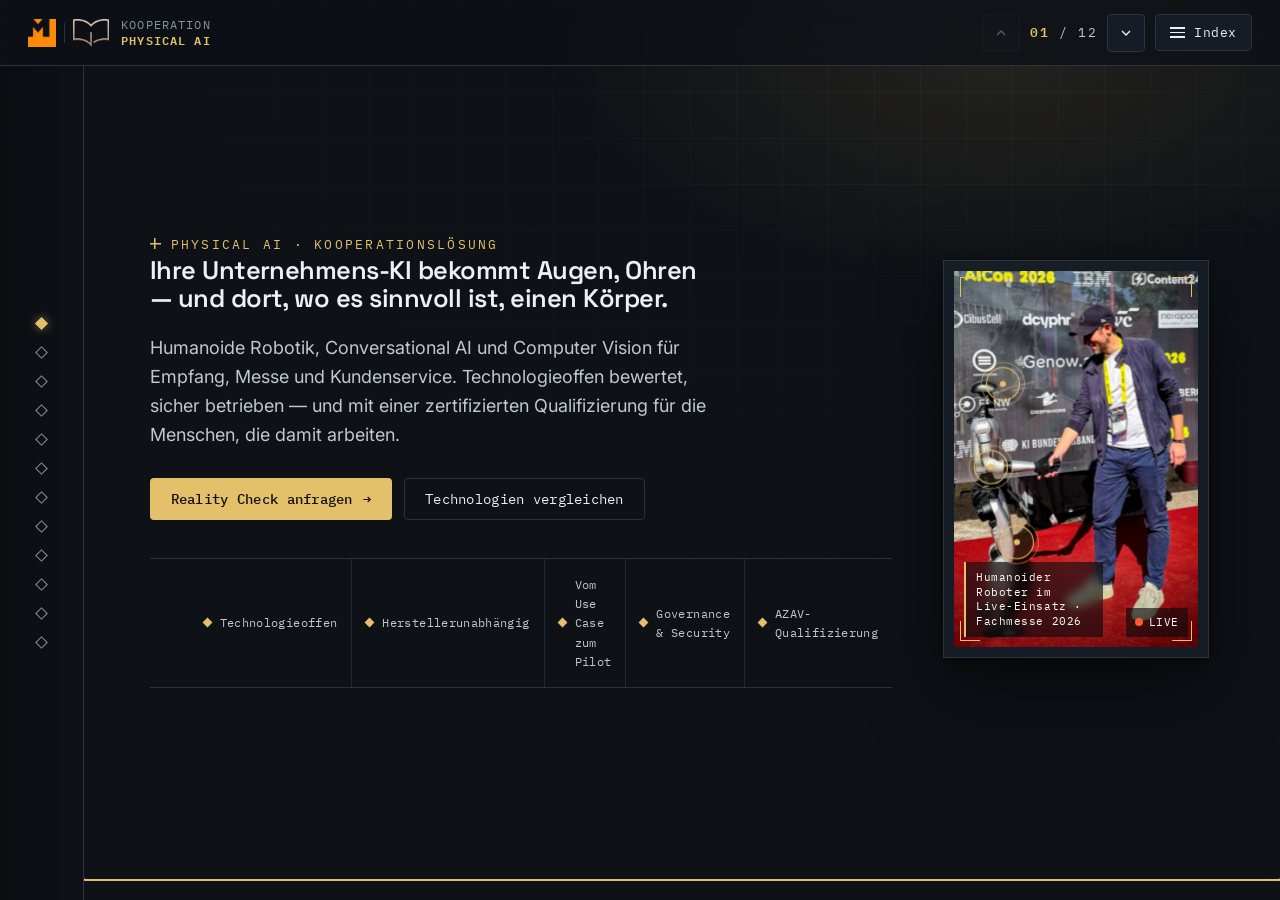
==== commit f35496b4: "Fix: Hotspot-Infoboxen am Hero-Foto wurden vom Bildrahmen abgeschnitten Ursache war doppelt: .viewpo" ====
--- a/index.html
+++ b/index.html
@@ -89,6 +89,13 @@
                 <span class="viewport__mark viewport__mark--bl" aria-hidden="true"></span>
                 <span class="viewport__mark viewport__mark--br" aria-hidden="true"></span>
 
+                <div class="viewport__hud">
+                  <span class="cap">Humanoider Roboter im Live-Einsatz · Fachmesse 2026</span>
+                  <span class="rec">LIVE</span>
+                </div>
+              </div>
+
+              <div class="viewport__hotspots">
                 <button class="hotspot hs1" aria-label="Fähigkeit: Sieht">
                   <span class="dot"></span>
                   <span class="hotspot__pop"><span class="k">Sieht</span><h4>Computer Vision</h4><p>Erkennt Menschen und spricht sie aktiv an, liest gezeigte Screenshots, Karten und Dokumente.</p></span>
@@ -101,11 +108,6 @@
                   <span class="dot"></span>
                   <span class="hotspot__pop"><span class="k">Spricht</span><h4>Conversational AI</h4><p>Führt echte, geduldige Dialoge auf Basis freigegebenen Unternehmenswissens.</p></span>
                 </button>
-
-                <div class="viewport__hud">
-                  <span class="cap">Humanoider Roboter im Live-Einsatz · Fachmesse 2026</span>
-                  <span class="rec">LIVE</span>
-                </div>
               </div>
             </figure>
           </div>
--- a/styles.css
+++ b/styles.css
@@ -199,7 +199,7 @@
 
 .panel__inner {
   width: 100%; max-width: var(--maxw); margin-inline: auto; min-height: 100%;
-  display: flex; flex-direction: column; justify-content: center;
+  display: flex; flex-direction: column; justify-content: safe center;
   padding: clamp(28px, 4vw, 56px) var(--gutter);
 }
 
@@ -276,8 +276,11 @@
 @keyframes scan { 0%{top:0;opacity:0} 8%{opacity:.95} 50%{top:100%;opacity:.95} 58%{opacity:0} 100%{top:0;opacity:0} }
 @keyframes blink { 0%,50%{opacity:1} 51%,100%{opacity:.15} }
 
-/* Hero hotspots (reveal real SIEHT/HÖRT/SPRICHT) */
-.hotspot { position: absolute; z-index: 6; width: 34px; height: 34px; border-radius: 50%; border: 1.5px solid var(--gold); background: rgba(228,192,107,.12); cursor: pointer; transform: translate(-50%, -50%); padding: 0; }
+/* Hero hotspots (reveal real SIEHT/HÖRT/SPRICHT) — eigene, ungeclippte Ebene
+   ueber .viewport__inner (das clippt das Foto und wuerde sonst auch die Popups
+   abschneiden, siehe Fix vom 5.8.2026). */
+.viewport__hotspots { position: absolute; inset: 10px; z-index: 5; pointer-events: none; transform: translateZ(2px); }
+.hotspot { position: absolute; z-index: 6; pointer-events: auto; width: 34px; height: 34px; border-radius: 50%; border: 1.5px solid var(--gold); background: rgba(228,192,107,.12); cursor: pointer; transform: translate(-50%, -50%); padding: 0; }
 .hotspot::after { content: ""; position: absolute; inset: -6px; border-radius: 50%; border: 1px solid rgba(228,192,107,.5); animation: ping 2.4s ease-out infinite; }
 .hotspot .dot { position: absolute; inset: 0; margin: auto; width: 6px; height: 6px; background: var(--gold); border-radius: 50%; }
 .hotspot__pop { position: absolute; left: 50%; bottom: calc(100% + 12px); transform: translateX(-50%) translateY(6px); width: 220px; background: var(--card); border: 1px solid var(--gold-2); border-radius: var(--radius); padding: 14px; opacity: 0; visibility: hidden; transition: opacity .2s ease, transform .2s ease; box-shadow: var(--shadow); text-align: left; z-index: 7; }
